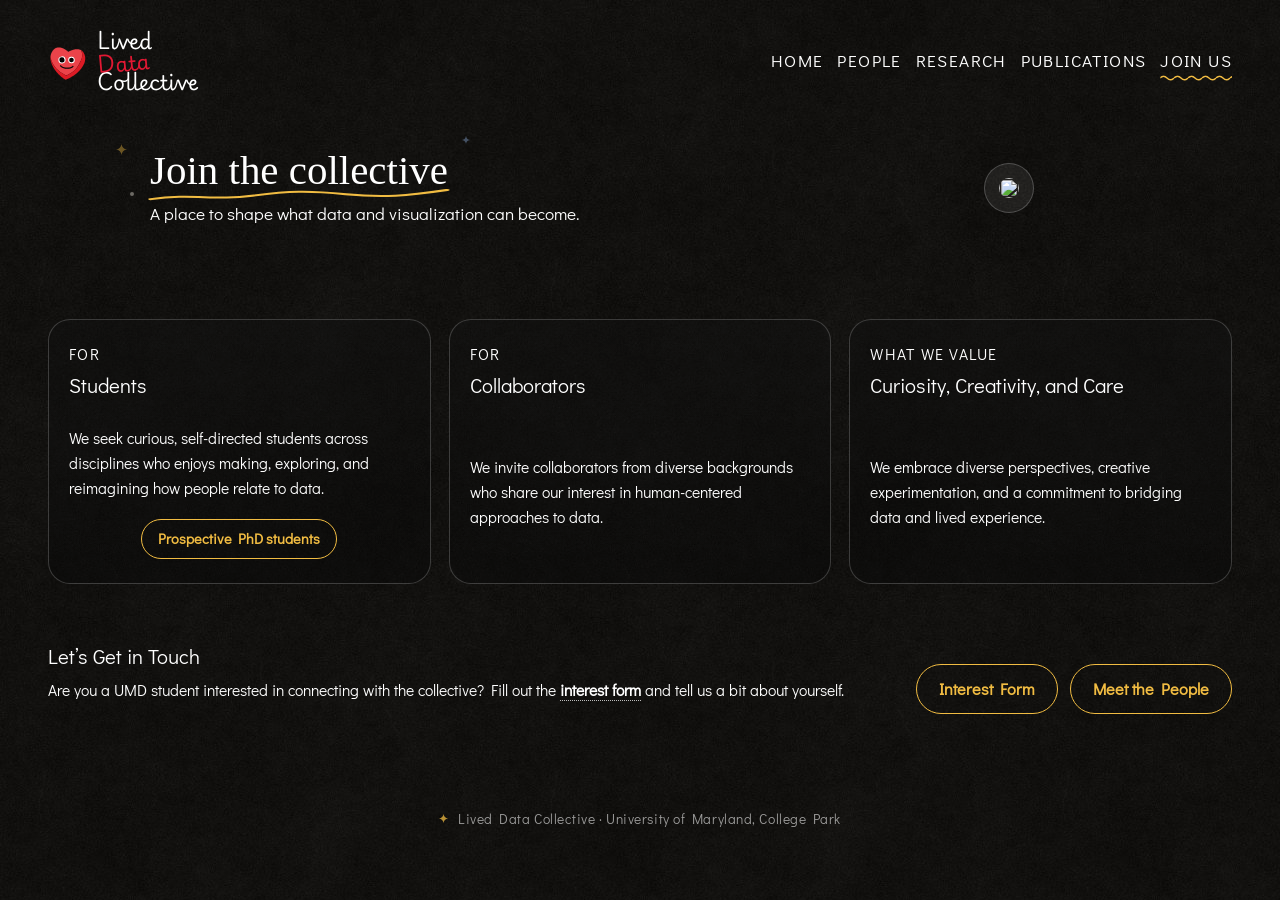
==== join-us.html @ 2fba954d "Update framing" ====
<!DOCTYPE html>
<html lang="en">
  <head>
    <meta charset="UTF-8" />
    <meta name="viewport" content="width=device-width, initial-scale=1.0" />
    <title>Join Us | Lived Data Collective</title>
    <meta
      name="description"
      content="Join the Lived Data Collective and explore new ways of working with data."
    />
    <link rel="icon" type="image/png" href="ldc.png" />
    <link rel="preconnect" href="https://fonts.googleapis.com" />
    <link rel="preconnect" href="https://fonts.gstatic.com" crossorigin />
    <link
      href="https://fonts.googleapis.com/css2?family=Cardo:wght@400;700&family=Didact+Gothic&family=IM+Fell+English:ital@0;1&family=Playwrite+GB+J:wght@100..400&family=Shippori+Mincho:wght@500;600&display=swap"
      rel="stylesheet"
    />
    <link rel="stylesheet" href="styles.css" />
    <link rel="stylesheet" href="alive.css" />
  </head>
  <body class="join-page">
    <div class="page-shell">
      <header class="site-header">
        <div class="brand-lockup">
          <a class="wordmark" href="index.html" aria-label="Lived Data Collective home">
            <span>Lived</span>
            <span>Data</span>
            <span>Collective</span>
          </a>
        </div>
        <nav class="site-nav" aria-label="Primary">
          <a href="index.html">Home</a>
          <a href="people.html">People</a>
          <a href="research.html">Research</a>
          <a href="publications.html">Publications</a>
          <a href="join-us.html" aria-current="page">Join Us</a>
        </nav>
      </header>

      <main class="join-main">
        <section class="join-hero">
          <div class="join-hero-copy">
            <h1 data-underline="Join the collective">Join the collective</h1>
            <p class="join-intro">
              A place to shape what data and visualization can become.
            </p>
          </div>
          <div class="join-hero-figure" aria-hidden="true">
            <img src="ldc-character.png" alt="" />
          </div>
        </section>

        <section class="join-grid" aria-label="Ways to join">
          <article class="join-card">
            <div class="join-card-label">
              <p class="join-card-kicker">For</p>
              <h2>Students</h2>
            </div>
            <p>
              <strong>We seek curious, self-directed students across disciplines 
              who enjoys making, exploring, and reimagining how people relate to data.</strong>
            </p>
            <button class="join-phd-trigger" type="button" aria-haspopup="dialog" aria-controls="prospective-phd-dialog" hidden>
              Prospective PhD students
            </button>
          </article>

          <article class="join-card">
            <div class="join-card-label">
              <p class="join-card-kicker">For</p>
              <h2>Collaborators</h2>
            </div>
            <p>
              We invite collaborators from diverse backgrounds who 
              share our interest in human-centered approaches to data.
            </p>
          </article>

          <article class="join-card">
            <div class="join-card-label">
              <p class="join-card-kicker">What we value</p>
              <h2>Curiosity, Creativity, and Care</h2>
            </div>
            <p>
            We embrace diverse perspectives, creative experimentation, and a commitment to bridging data and lived experience.
            </p>
          </article>
        </section>

        <section class="join-contact">
          <div class="join-contact-copy">
            <h2>Let’s Get in Touch</h2>
            <p>
              Are you a UMD student interested in connecting with the
              collective? Fill out the
              <a
                href="https://forms.gle/tWovUj6MRvvCNfUXA"
                target="_blank"
                rel="noreferrer"
                >interest form</a
              >
              and tell us a bit about yourself.
            </p>
          </div>
          <div class="join-contact-cta">
            <a
              class="button join-apply-button"
              href="https://forms.gle/tWovUj6MRvvCNfUXA"
              target="_blank"
              rel="noreferrer"
            >
              Interest Form
            </a>
            <a class="button join-apply-button" href="people.html"
              >Meet the People</a
            >
          </div>
        </section>
      </main>
    </div>

    <dialog class="join-phd-dialog" id="prospective-phd-dialog" aria-labelledby="phd-dialog-title">
      <div class="join-phd-content">
        <button class="join-phd-close" type="button" aria-label="Close prospective PhD information" autofocus>×</button>
        <p class="join-phd-eyebrow">Join the collective</p>
        <h2 id="phd-dialog-title">Prospective PhD Students</h2>
        <p class="join-phd-lead">We’re looking for <strong>1–2 PhD students for Fall 2027</strong> 
        to rethink how people relate to data. Possible directions include:</p>
        <ul class="join-phd-directions">
          <li><strong>Narrative Data:</strong> Connecting data to human experiences and social issues through storytelling.</li>
          <li><strong>Affective Data:</strong> Representing subjective and felt experiences beyond labels and metrics.</li>
          <li><strong>Embodied Data:</strong> Exploring how people experience and express data through XR and the body.</li>
        </ul>
        <p class="join-phd-welcome">We welcome your ideas and perspectives, including directions we haven't imagined.</p>
        <p class="join-phd-apply"><span><strong class="wave-underline">Interested? Reach out, or apply by December 1.</strong></span> <a class="join-phd-program" href="https://info.umd.edu/academics/doctoral-programs/phd-information-studies" target="_blank" rel="noopener noreferrer" aria-label="Apply now: UMD PhD in Information Studies (opens in a new tab)">Apply now</a></p>
      </div>
    </dialog>

    <script src="scripts/shared.js"></script>
    <script src="scripts/join-us.js"></script>
    <script src="scripts/alive.js"></script>
  </body>
</html>
---- styles.css ----
/* --------------------------------------------------------------------------
   Shared foundations: tokens, typography, header, navigation, and motion.
   Page-specific sections follow in the order they appear in the site.
   -------------------------------------------------------------------------- */

:root {
  --bg: #131110;
  --paper: #131110;
  --ink: #ffffff;
  --muted: rgba(255, 255, 255, 0.76);
  --line: rgba(255, 255, 255, 0.1);
  --accent: #e21833;
  --shadow: 0 10px 24px rgba(0, 0, 0, 0.2);
  --radius: 22px;
}

*,
*::before,
*::after {
  box-sizing: border-box;
}

img {
  -webkit-user-drag: none;
  user-select: none;
}

html {
  scroll-behavior: smooth;
}

body {
  margin: 0;
  min-height: 100vh;
  color: var(--ink);
  font-family: "Didact Gothic", "Avenir Next", "Segoe UI", sans-serif;
  background: var(--bg);
  overflow-x: hidden;
}

a {
  color: inherit;
  text-decoration: none;
}

.page-shell {
  position: relative;
  width: 100%;
  min-height: 100vh;
  margin: 0;
  background-color: var(--bg);
  background-image:
    radial-gradient(circle at 15% 12%, rgba(255, 255, 255, 0.012), transparent 38%),
    url("assets/print-grain.svg");
  background-repeat: no-repeat, repeat;
  background-size: 100% 100%, 280px 280px;
  overflow-x: hidden;
}

.page-shell::before {
  content: none;
}

.site-header,
.site-footer,
.section,
.hero {
  position: relative;
  z-index: 1;
}

.site-header {
  position: fixed;
  top: 0;
  left: 0;
  right: 0;
  z-index: 20;
  display: flex;
  flex-direction: row;
  justify-content: space-between;
  align-items: center;
  gap: 24px;
  padding: 30px clamp(20px, 4vw, 48px) 0;
  padding-bottom: 16px;
  overflow: hidden;
  background: linear-gradient(
    180deg,
    rgba(0, 0, 0, 0.18) 0%,
    rgba(0, 0, 0, 0.07) 38%,
    rgba(0, 0, 0, 0.015) 72%,
    rgba(0, 0, 0, 0) 100%
  );
  transition:
    background 220ms ease,
    backdrop-filter 220ms ease,
    box-shadow 220ms ease,
    border-color 220ms ease;
  border-bottom: none;
  backdrop-filter: blur(0px);
}

.site-header::before {
  content: "";
  position: absolute;
  inset: -40% -10% auto;
  height: 180%;
  pointer-events: none;
  background:
    radial-gradient(circle at 18% 42%, rgba(255, 255, 255, 0.08), transparent 18%),
    radial-gradient(circle at 52% 28%, rgba(255, 255, 255, 0.05), transparent 16%),
    radial-gradient(circle at 82% 38%, rgba(255, 255, 255, 0.07), transparent 18%);
  opacity: 0.55;
  transform: translateX(0);
  animation: headerRipple 14s linear infinite;
  z-index: 0;
}

.site-header::after {
  content: "";
  position: absolute;
  left: 0;
  right: 0;
  bottom: -10px;
  height: 76px;
  pointer-events: none;
  background: linear-gradient(
    180deg,
    rgba(0, 0, 0, 0.06) 0%,
    rgba(0, 0, 0, 0.025) 34%,
    rgba(0, 0, 0, 0) 100%
  );
  filter: blur(18px);
  z-index: 0;
}

body.is-scrolled .site-header::before {
  opacity: 0.34;
}

body.is-scrolled .site-header {
  background: linear-gradient(
    180deg,
    rgba(0, 0, 0, 0.3) 0%,
    rgba(0, 0, 0, 0.13) 54%,
    rgba(0, 0, 0, 0.015) 84%,
    rgba(0, 0, 0, 0) 100%
  );
  backdrop-filter: blur(6px);
  box-shadow: 0 10px 28px rgba(0, 0, 0, 0.08);
}

.brand-lockup {
  display: flex;
  align-items: center;
  gap: 20px;
  position: relative;
  z-index: 1;
}

.umd-logo {
  width: 172px;
  height: auto;
  display: block;
}

.umd-crest {
  width: 88px;
}

main {
  padding-top: 210px;
}

.wordmark {
  display: inline-grid;
  gap: 0;
  font-family: "Playwrite GB J", "Cormorant Garamond", Georgia, serif;
  font-size: clamp(1.05rem, 1.6vw, 1.45rem);
  line-height: 1;
  letter-spacing: 0;
  text-align: left;
  transform-origin: left center;
  transition: transform 320ms cubic-bezier(0.22, 1, 0.36, 1), opacity 220ms ease;
}

.wordmark span:nth-child(2) {
  display: inline-block;
  color: var(--accent);
  transform: rotate(-5deg);
  transform-origin: center;
  animation: wordmarkDataLive 6.2s ease-in-out infinite;
}

.wordmark span {
  transition:
    transform 420ms cubic-bezier(0.22, 1, 0.36, 1),
    color 260ms ease,
    text-shadow 320ms ease;
}

.wordmark:hover,
.wordmark:focus-visible {
  transform: translateY(-2px) scale(1.04) rotate(-2deg);
}

.wordmark:hover span:nth-child(1),
.wordmark:focus-visible span:nth-child(1) {
  transform: translateX(-10px) rotate(-4deg);
}

.wordmark:hover span:nth-child(2),
.wordmark:focus-visible span:nth-child(2) {
  transform: rotate(-5deg) scale(1.04);
  text-shadow: none;
}

.wordmark:hover span:nth-child(3),
.wordmark:focus-visible span:nth-child(3) {
  transform: translateX(-6px) rotate(3deg);
}

.site-nav {
  display: flex;
  flex-wrap: wrap;
  justify-content: flex-end;
  gap: 14px;
  font-family: "Didact Gothic", "Avenir Next", "Segoe UI", sans-serif;
  font-size: 1.08rem;
  text-transform: uppercase;
  letter-spacing: 0.08em;
  color: #ffffff;
  position: relative;
  z-index: 1;
}

.site-nav a,
.contact-panel a {
  position: relative;
}

.site-nav a::after,
.contact-panel a::after {
  content: "";
  position: absolute;
  left: 0;
  bottom: -2px;
  width: 100%;
  height: 1px;
  background: currentColor;
  transform: scaleX(0);
  transform-origin: left center;
  transition: transform 240ms cubic-bezier(0.22, 1, 0.36, 1);
}

.site-nav a:hover,
.site-nav a:focus-visible {
  color: var(--accent);
}

.site-nav a[aria-current="page"] {
  color: var(--accent);
}

.site-nav a[aria-current="page"]::after {
  transform: scaleX(1);
}

.site-nav a:hover::after,
.site-nav a:focus-visible::after,
.contact-panel a:hover::after,
.contact-panel a:focus-visible::after {
  transform: scaleX(1);
}

.hero {
  display: grid;
  grid-template-columns: minmax(280px, 0.9fr) minmax(0, 1.3fr);
  gap: clamp(32px, 5vw, 72px);
  padding: 72px clamp(20px, 4vw, 48px) 56px;
  min-height: 72vh;
  align-items: center;
  justify-items: stretch;
  text-align: left;
  max-width: 1380px;
  margin: 0 auto;
}

.hero-copy {
  max-width: 780px;
  position: relative;
}

.hero-mark {
  position: relative;
  display: flex;
  justify-content: center;
  align-items: center;
}

.hero-logo {
  width: min(31vw, 430px);
  height: auto;
  display: block;
  position: relative;
  z-index: 1;
}

.hero-copy-reference {
  max-width: 820px;
  padding-top: 0;
  display: grid;
  align-content: center;
  justify-items: start;
}

.hero-reveal {
  opacity: 0;
  transform: translateY(16px);
  animation: heroReveal 700ms ease forwards;
}

.hero-reveal-1 {
  animation-delay: 80ms;
}

.hero-reveal-2 {
  animation-delay: 220ms;
}

.hero-reveal-3 {
  animation-delay: 360ms;
}

.hero-reveal-4 {
  animation-delay: 500ms;
}

.eyebrow,
.section-index,
.project-type,
.card-label,
.method-number {
  margin: 0;
  text-transform: uppercase;
  letter-spacing: 0.16em;
  font-size: 0.75rem;
  font-weight: 500;
  color: var(--accent);
}

.hero h1 {
  margin: 0 0 34px;
  max-width: none;
  font-family: "IM Fell English", Georgia, serif;
  font-size: clamp(2.35rem, 3.7vw, 3.45rem);
  line-height: 1.02;
  letter-spacing: -0.035em;
  font-weight: 500;
}

.hero-copy h1 {
  position: relative;
}

.hero h1::after {
  content: none;
}

.hero-intro-line {
  margin: 0 0 2px;
  max-width: 55ch;
  font-family: "Didact Gothic", "Avenir Next", "Segoe UI", sans-serif;
  font-size: clamp(1.06rem, 1.34vw, 1.22rem);
  line-height: 1.5;
  color: #ffffff;
  text-align: left;
}

.hero-text,
.about-copy p,
.annotation p,
.method-card p,
.project-card p,
.contact-panel p,
.person-card p {
  margin: 0;
  color: var(--muted);
  line-height: 1.65;
  font-size: 1rem;
}

.hero-text {
  max-width: 56ch;
  font-size: 1.08rem;
  margin-inline: 0;
}

.hero-text-wide {
  max-width: 55ch;
  font-family: "Didact Gothic", "Avenir Next", "Segoe UI", sans-serif;
  font-size: clamp(1.06rem, 1.34vw, 1.22rem);
  line-height: 1.5;
  color: #ffffff;
  text-align: justify;
  text-justify: inter-word;
}

.hero-text-wide + .hero-text-wide {
  margin-top: 24px;
}

@media (min-width: 1800px) {
  .hero {
    max-width: 1480px;
    gap: 84px;
    padding-top: 88px;
  }

  .hero h1 {
    font-size: 3.95rem;
  }

  .hero-intro-line,
  .hero-text-wide {
    max-width: 58ch;
    font-size: 1.34rem;
    line-height: 1.55;
  }

  .hero-logo {
    width: min(29vw, 470px);
  }

}

.text-highlight {
  position: relative;
  display: inline;
  color: #f1bc42;
  font-weight: 700;
  -webkit-text-stroke: 0.15px currentColor;
  text-decoration: none;
}

/* Reveal a fixed-size wave from left to right, including wrapped lines. */
.wave-underline {
  --wave-surface: var(--bg);
  padding-bottom: 7px;
  -webkit-box-decoration-break: clone;
  box-decoration-break: clone;
  background-image:
    linear-gradient(var(--wave-surface), var(--wave-surface)),
    url("data:image/svg+xml,%3Csvg xmlns='http://www.w3.org/2000/svg' width='20' height='7' viewBox='0 0 20 7'%3E%3Cpath d='M0 3.5 Q5 -1 10 3.5 T20 3.5' fill='none' stroke='%23f1bc42' stroke-opacity='.45' stroke-width='1.5'/%3E%3C/svg%3E");
  background-repeat: no-repeat, repeat-x;
  background-position: right bottom, left bottom;
  background-size: 100% 7px, 20px 7px;
  animation: wave-underline-draw 6s ease-in-out infinite;
}
@keyframes wave-underline-draw {
  0%, 8%, 100% { background-size: 100% 7px, 20px 7px; }
  28%, 85% { background-size: 0% 7px, 20px 7px; }
}
.join-phd-dialog .wave-underline { --wave-surface: #111110; }
/* Start the drawing fresh each time the popup opens. */
.join-phd-dialog:not([open]) .wave-underline { animation: none; }
@media (prefers-reduced-motion: reduce) {
  .wave-underline {
    animation: none;
    background-size: 0% 7px, 20px 7px;
  }
}

.text-linklike {
  color: #00000;
  font-weight: 700;
}

.hero-actions {
  display: flex;
  flex-wrap: wrap;
  justify-content: flex-start;
  gap: 14px;
  margin-top: 28px;
}

.hero-actions-reference {
  width: 100%;
  justify-content: flex-end;
  margin-top: 36px;
  align-items: center;
  gap: 10px;
}

.hero-actions-reference .button-outline {
  position: relative;
  left: -60px;
  top: 20px;
}

.hero-scroll-cue {
  display: inline-flex;
  align-items: center;
  justify-content: center;
  width: 96px;
  flex: 0 0 96px;
  margin-top: 15px;
  margin-right: 8px;
  margin-left: -10px;
  text-decoration: none;
  align-self: center;
  transition: transform 180ms ease, opacity 180ms ease;
}

.hero-scroll-cue img {
  width: 88px;
  height: auto;
  display: block;
  opacity: 0.84;
  animation: hero-scroll-bob 1.8s ease-in-out infinite;
}

.hero-scroll-cue:hover,
.hero-scroll-cue:focus-visible {
  transform: translateY(1px) scale(1.01);
}

.hero-scroll-cue:hover img,
.hero-scroll-cue:focus-visible img {
  opacity: 0.55;
}

.news-section {
  max-width: 1380px;
  margin: 0 auto;
  padding: 44px clamp(20px, 4vw, 48px) 64px;
}

.news-shell {
  position: relative;
  padding-top: 20px;
}

.news-shell::before {
  content: "";
  position: absolute;
  top: 0;
  left: 0;
  width: 100%;
  height: 1px;
  background: rgba(255, 255, 255, 0.22);
}

.news-heading {
  display: grid;
  gap: 4px;
  margin-bottom: 20px;
}

.news-kicker {
  margin: 0;
  color: var(--accent);
  font-family: "Didact Gothic", "Avenir Next", "Segoe UI", sans-serif;
  font-size: 0.95rem;
  letter-spacing: 0.08em;
  text-transform: uppercase;
}

.news-heading h2 {
  margin: 0;
  font-family: "IM Fell English", Georgia, serif;
  font-size: clamp(1.9rem, 3.2vw, 2.8rem);
  font-weight: 500;
  line-height: 1;
}

.news-list {
  display: grid;
  grid-template-columns: 1fr;
  gap: 10px;
}

.news-item {
  display: grid;
  grid-template-columns: 140px 104px minmax(0, 1fr);
  gap: 16px;
  align-items: start;
  padding: 8px 0 10px;
}

.news-meta {
  display: grid;
  gap: 4px;
}

.news-date {
  margin: 0;
  color: var(--accent);
  font-size: 0.86rem;
}

.news-type {
  margin: 0;
  color: #ffffff;
  font-size: 0.86rem;
  text-transform: uppercase;
  letter-spacing: 0.06em;
}

.news-media {
  width: 104px;
  height: 74px;
  min-height: 74px;
  display: flex;
  align-items: center;
  justify-content: center;
  padding: 0;
  position: relative;
  overflow: hidden;
  border: 1px solid #393939;
  background: rgba(255, 255, 255, 0.03);
  transition: transform 220ms cubic-bezier(0.22, 1, 0.36, 1);
}

.news-media img {
  display: block;
  width: calc(100% - 12px);
  height: calc(100% - 12px);
  object-fit: cover;
  object-position: center;
  filter: saturate(0.78) contrast(1.08) brightness(0.9);
  transition:
    filter 280ms ease,
    transform 280ms cubic-bezier(0.22, 1, 0.36, 1),
    box-shadow 280ms ease;
}

.news-media.news-media-logo {
  width: 84px;
  max-width: 100%;
  height: 84px;
  min-height: 84px;
  justify-self: center;
  border: 0;
  background: transparent;
}

.news-media-logo img {
  width: 100%;
  height: 100%;
  object-fit: contain;
  filter: none;
}

.news-media-logo::after {
  display: none;
}

.news-media.news-media-bulb {
  background: #fff;
}

.news-media-bulb::after {
  display: none;
}

.news-media-bulb img {
  object-fit: contain;
  filter: none;
}

/* A restrained ink wash makes source photos feel part of the site's palette. */
.news-media::after {
  content: "";
  position: absolute;
  inset: 6px;
  pointer-events: none;
  background: linear-gradient(135deg, rgba(226, 24, 51, 0.17), rgba(0, 0, 0, 0.08));
  mix-blend-mode: soft-light;
}

.news-media:hover {
  transform: translateY(-3px);
}

.news-media:hover img {
  transform: scale(1.035);
  filter: saturate(0.9) contrast(1.08) brightness(0.94);
  box-shadow: none;
}

.news-copy h3 {
  margin: 0 0 6px;
  font-family: "Didact Gothic", "Avenir Next", "Segoe UI", sans-serif;
  font-size: 1.05rem;
  font-weight: 400;
  line-height: 1.35;
}

.news-copy h3 a {
  color: #ffffff;
  text-decoration: underline;
  text-decoration-style: dotted;
  text-decoration-color: rgba(255, 255, 255, 0.72);
  text-decoration-thickness: 1px;
  text-underline-offset: 0.24em;
  transition:
    color 220ms ease,
    text-decoration-color 220ms ease,
    text-underline-offset 220ms ease;
}

.news-copy h3 a:hover,
.news-copy h3 a:focus-visible {
  color: var(--accent);
  text-decoration-color: currentColor;
  text-underline-offset: 0.3em;
}

.news-badge {
  display: inline-block;
  margin-left: 10px;
  padding: 2px 8px;
  border: 1px solid rgba(226, 24, 51, 0.5);
  border-radius: 999px;
  color: var(--accent);
  font-size: 0.78rem;
  letter-spacing: 0.08em;
  text-transform: uppercase;
  vertical-align: middle;
}

.news-copy {
  padding-left: 10px;
}

.news-copy p {
  margin: 0;
  color: #ffffff;
  font-size: clamp(0.94rem, 1.1vw, 1rem);
  line-height: 1.5;
}

.news-name {
  font-weight: 600;
}

.news-paper-link {
  color: #ffffff;
  text-decoration: underline;
  text-decoration-style: dotted;
  text-decoration-color: rgba(255, 255, 255, 0.72);
  text-decoration-thickness: 1px;
  text-underline-offset: 0.2em;
  transition: color 180ms ease, text-decoration-color 180ms ease;
}

.news-paper-link:hover,
.news-paper-link:focus-visible {
  color: var(--accent);
  text-decoration-color: currentColor;
  outline: none;
}

.news-archive {
  margin-top: 30px;
  padding-top: 18px;
  border-top: 1px solid rgba(255, 255, 255, 0.22);
}

.news-archive-link-wrap {
  display: flex;
  justify-content: flex-end;
  margin-top: 30px;
}

.news-archive-link {
  display: inline-flex;
  align-items: center;
  gap: 7px;
  color: var(--accent-soft);
  font-size: 0.94rem;
  text-decoration: none;
}

.news-archive-link::after {
  content: "→";
  color: var(--accent);
  animation: archive-arrow-pulse 0.9s ease-in-out infinite;
  transition: transform 180ms ease;
}

.news-archive-link:hover,
.news-archive-link:focus-visible {
  color: var(--accent);
  outline: none;
}

.news-archive-link:hover::after,
.news-archive-link:focus-visible::after {
  transform: translateX(3px);
  animation-play-state: paused;
}

@keyframes archive-arrow-pulse {
  0%,
  100% {
  opacity: 1;
    transform: translateX(0);
  }

  50% {
    opacity: 1;
    transform: translateX(4px);
  }
}

.news-archive-main {
  min-height: 100vh;
  padding-top: 140px;
}

.news-archive-page .news-archive-period + .news-archive-period {
  margin-top: 30px;
}

.news-archive-heading {
  display: inline-block;
  margin: 0;
  padding-left: 12px;
  border-left: 3px solid var(--accent-soft);
  cursor: pointer;
  font-family: "Didact Gothic", "Avenir Next", "Segoe UI", sans-serif;
  font-size: 0.9rem;
  font-weight: 400;
  letter-spacing: 0.09em;
  line-height: 1.5;
  text-transform: uppercase;
  list-style: none;
  transition: border-color 180ms ease, color 180ms ease;
}

.news-archive-heading::-webkit-details-marker {
  display: none;
}

.news-archive-heading::after {
  content: "+";
  display: inline-block;
  margin-left: 8px;
  color: var(--accent);
  font-size: 1.15em;
  line-height: 1;
  transition: transform 180ms ease;
}

.news-archive[open] .news-archive-heading::after {
  transform: rotate(45deg);
}

.news-archive-heading:hover,
.news-archive-heading:focus-visible {
  border-left-color: var(--accent);
  color: #ffffff;
  outline: none;
}

.news-archive-content {
  display: grid;
  gap: 20px;
  padding-top: 18px;
}

.news-archive-period {
  display: grid;
  gap: 4px;
}

.news-archive-date {
  margin: 0;
  color: var(--accent);
  font-size: 0.86rem;
}

.news-archive .news-item {
  padding-top: 2px;
}

.news-toggle {
  display: inline-flex;
  align-items: center;
  gap: 8px;
  margin-top: 12px;
  padding: 0;
  border: 2px solid rgba(255, 255, 255, 0.88);
  color: var(--ink);
  background: transparent;
  font: inherit;
  font-size: 0.95rem;
  cursor: pointer;
}

.news-toggle::after {
  content: "+";
  color: var(--accent);
  font-size: 1.2em;
  line-height: 1;
  transition: transform 180ms ease;
}

.news-toggle[aria-expanded="true"]::after {
  transform: rotate(45deg);
}

.news-toggle:hover,
.news-toggle:focus-visible {
  color: var(--accent);
}

.button {
  display: inline-flex;
  align-items: center;
  justify-content: center;
  min-height: 48px;
  padding: 0 18px;
  border-radius: 999px;
  border: 1px solid var(--line);
  font-weight: 500;
  transition:
    transform 220ms cubic-bezier(0.22, 1, 0.36, 1),
    background 220ms ease,
    border-color 220ms ease,
    color 220ms ease,
    box-shadow 220ms ease;
}

.button:hover,
.button:focus-visible {
  transform: translateY(-2px);
  box-shadow: 0 10px 22px rgba(0, 0, 0, 0.16);
}

.button-primary {
  background: var(--accent);
  color: var(--paper);
  border-color: var(--accent);
}

.button-secondary {
  background: transparent;
  color: var(--ink);
}

.button-outline {
  border-color: rgba(255, 255, 255, 0.82);
  padding: 0 28px;
  border-radius: 0;
  font-family: "Didact Gothic", "Avenir Next", "Segoe UI", sans-serif;
  font-size: 1.15rem;
}

.button-secondary:hover,
.button-secondary:focus-visible {
  border-color: var(--accent);
  color: var(--accent);
}

@keyframes wordmarkDataLive {
  0%,
  100% {
    transform: translateX(0) scale(1);
    text-shadow: 0 0 0 rgba(226, 24, 51, 0);
    opacity: 1;
  }
  35% {
    transform: translateY(-0.5px) scale(1.01);
    text-shadow: 0 0 6px rgba(226, 24, 51, 0.12);
  }
  50% {
    transform: translateY(0) scale(1.025);
    text-shadow: 0 0 12px rgba(226, 24, 51, 0.2);
    opacity: 1;
  }
  70% {
    transform: translateY(0.5px) scale(1.008);
    text-shadow: 0 0 5px rgba(226, 24, 51, 0.1);
  }
}

@keyframes headerRipple {
  from {
    transform: translateX(0);
  }
  to {
    transform: translateX(-8%);
  }
}

@keyframes heroReveal {
  from {
    opacity: 0;
    transform: translateY(16px);
  }
  to {
    opacity: 1;
    transform: translateY(0);
  }
}

@keyframes hero-scroll-bob {
  0%,
  100% {
    transform: scaleX(-1) translateY(0);
  }
  50% {
    transform: scaleX(-1) translateY(5px);
  }
}

.section {
  padding: 56px clamp(20px, 4vw, 48px) 8px;
  max-width: 1120px;
  margin: 0 auto;
  text-align: center;
}

.section-heading {
  display: flex;
  justify-content: center;
  align-items: baseline;
  gap: 18px;
  margin-bottom: 28px;
}

.section-heading h2 {
  margin: 0;
  font-family: "Cormorant Garamond", Georgia, serif;
  font-size: clamp(2.2rem, 4vw, 3.5rem);
  font-weight: 500;
  letter-spacing: -0.04em;
}

.about-grid {
  display: grid;
  grid-template-columns: 1fr;
  gap: 24px;
  align-items: start;
}

.about-copy,
.method-card,
.project-card,
.person-card,
.contact-panel {
  border: 1px solid var(--line);
  border-radius: var(--radius);
  background: transparent;
  box-shadow: none;
}

.about-copy {
  padding: 28px;
  display: grid;
  gap: 18px;
  max-width: 760px;
  margin: 0 auto;
}

.annotation {
  padding: 22px;
  background:
    linear-gradient(180deg, rgba(110, 119, 83, 0.08), transparent),
    rgba(255, 252, 245, 0.82);
}

.annotation-title {
  margin: 0 0 12px;
  font-weight: 500;
}

.cards-three,
.people-list {
  display: grid;
  grid-template-columns: repeat(3, minmax(0, 1fr));
  gap: 20px;
}

.method-card,
.person-card {
  padding: 24px;
  min-height: 240px;
}

.method-card h3,
.project-card h3,
.person-card h3 {
  margin: 16px 0 12px;
  font-size: 1.4rem;
  line-height: 1.08;
}

.method-card:nth-child(2) {
  border-top: 1px solid var(--line);
}

.project-card:nth-child(1) {
  border-top: 1px solid var(--line);
}

.project-card:nth-child(2) {
  border-top: 1px solid var(--line);
}

.project-card:nth-child(3) {
  border-top: 1px solid var(--line);
}

.projects-layout .project-list {
  display: grid;
  grid-template-columns: repeat(3, minmax(0, 1fr));
  gap: 20px;
}

.project-card {
  padding: 26px;
  min-height: 280px;
}

.people-contact {
  display: grid;
  grid-template-columns: 1.1fr 0.9fr;
  gap: 28px;
  padding-bottom: 72px;
}

.contact-panel {
  padding: 28px;
  display: grid;
  justify-items: center;
  gap: 16px;
  min-height: 100%;
}

.contact-panel a {
  width: fit-content;
  font-weight: 500;
}

.contact-panel a:hover,
.contact-panel a:focus-visible {
  color: var(--accent);
}

.site-footer {
  display: flex;
  justify-content: center;
  gap: 16px;
  padding: 0 clamp(20px, 4vw, 48px) 26px;
  color: var(--muted);
  font-size: 0.95rem;
  text-align: center;
}

.reveal {
  opacity: 1;
  transform: none;
}

.scroll-reveal {
  opacity: 0;
  transform: translateY(30px);
  transition:
    opacity 700ms ease,
    transform 700ms cubic-bezier(0.22, 1, 0.36, 1);
  will-change: opacity, transform;
}

.scroll-reveal.is-visible {
  opacity: 1;
  transform: translateY(0);
}

.scroll-reveal-delay-1 {
  transition-delay: 180ms;
}

.news-shell.scroll-reveal {
  transform: translateY(22px);
  transition-delay: 120ms;
}

.join-main {
  max-width: 1380px;
  margin: 0 auto;
  padding: 150px clamp(20px, 4vw, 48px) 88px;
}

.join-hero {
  display: grid;
  grid-template-columns: minmax(0, 680px) 180px;
  gap: 24px;
  align-items: center;
  max-width: 980px;
  margin: 0 auto 80px;
}

.join-hero-copy {
  max-width: 680px;
  margin: 0;
  justify-self: start;
  text-align: left;
}

.join-hero h1 {
  margin: 0 0 10px;
  font-family: "IM Fell English", Georgia, serif;
  font-size: clamp(1.9rem, 3.2vw, 2.8rem);
  font-weight: 500;
  line-height: 1;
}

.join-intro {
  margin: 0;
  max-width: 56ch;
  color: #ffffff;
  font-size: clamp(1.04rem, 1.35vw, 1.16rem);
  line-height: 1.5;
}

.join-hero-figure {
  position: relative;
  display: flex;
  justify-self: end;
  justify-content: center;
  perspective: 900px;
}

.join-hero-figure::before {
  content: "";
  position: absolute;
}

.join-hero-figure img {
  width: min(100%, 156px);
  aspect-ratio: 1;
  height: auto;
  display: block;
  position: relative;
  z-index: 1;
  padding: 14px;
  border-radius: 50%;
  background: rgba(255, 255, 255, 0.07);
  border: 1px solid rgba(150, 150, 150, 0.4);
  object-fit: contain;
  filter: drop-shadow(0 16px 28px rgba(0, 0, 0, 0.22));
  transform-style: preserve-3d;
  transition:
    transform 520ms cubic-bezier(0.22, 1, 0.36, 1),
    border-color 220ms ease,
    background 220ms ease;
}

.join-hero-figure:hover img,
.join-hero-figure:focus-within img {
  transform: rotateY(180deg);
  border-color: rgba(150, 150, 150, 0.4);
  background: rgba(255, 255, 255, 0.07);
}

.join-grid {
  display: grid;
  grid-template-columns: repeat(3, minmax(0, 1fr));
  gap: 18px;
  padding-top: 12px;
  margin-bottom: 42px;
}

.join-card {
  display: grid;
  grid-template-columns: 1fr;
  gap: 18px;
  align-items: start;
  padding: 22px 20px 24px;
  border: 1px solid rgba(150, 150, 150, 0.34);
  border-radius: 22px;
  background:
    linear-gradient(180deg, rgba(255, 255, 255, 0.03), rgba(255, 255, 255, 0.015)),
    rgba(0, 0, 0, 0.42);
  min-height: 100%;
  transition:
    border-color 220ms ease,
    background 220ms ease,
    box-shadow 220ms ease,
    transform 280ms cubic-bezier(0.22, 1, 0.36, 1);
}

.join-card-label {
  display: grid;
  gap: 6px;
}

.join-card-kicker {
  margin: 0;
  color: var(--accent);
  font-size: 0.84rem;
  letter-spacing: 0.08em;
  text-transform: uppercase;
}

.join-card:nth-child(1) {
  box-shadow: inset 0 0 0 1px rgba(226, 24, 51, 0.1);
}

.join-card:nth-child(2) {
  background:
    linear-gradient(180deg, rgba(255, 255, 255, 0.03), rgba(255, 255, 255, 0.015)),
    rgba(0, 0, 0, 0.42);
}

.join-card:nth-child(3) {
  background:
    linear-gradient(180deg, rgba(255, 255, 255, 0.03), rgba(255, 255, 255, 0.015)),
    rgba(0, 0, 0, 0.42);
}

/* Card hover follows the pointer, not focus restored after closing a dialog.
   Keyboard users retain the button's own focus-visible outline. */
@media (hover: hover) and (pointer: fine) {
  body:not(.phd-dialog-open) .join-card:hover {
    border-color: #f1bc42;
    box-shadow: 0 16px 28px rgba(0, 0, 0, 0.2);
    transform: translateY(-4px) rotate(-0.18deg);
  }

  body:not(.phd-dialog-open) .join-card:hover .join-card-kicker,
  body:not(.phd-dialog-open) .join-card:hover h2,
  body:not(.phd-dialog-open) .join-card:hover p {
    color: #f1bc42;
  }
}

.join-card h2,
.join-contact h2 {
  margin: 0 0 10px;
  color: #ffffff;
  font-family: "Didact Gothic", "Avenir Next", "Segoe UI", sans-serif;
  font-size: 1.28rem;
  font-weight: 400;
  line-height: 1.2;
}

.join-card p,
.join-contact p {
  margin: 0;
  color: #ffffff;
  font-size: clamp(0.98rem, 1.15vw, 1.05rem);
  line-height: 1.6;
}

.join-contact p a {
  color: #ffffff;
  font-weight: 700;
  text-decoration: underline;
  text-decoration-style: dotted;
  text-decoration-color: rgba(255, 255, 255, 0.72);
  text-decoration-thickness: 1px;
  text-underline-offset: 0.24em;
  transition: color 180ms ease, text-decoration-color 180ms ease;
}

.join-contact p a:hover,
.join-contact p a:focus-visible {
  color: var(--accent);
  text-decoration-color: currentColor;
}

.research-main {
  max-width: 1380px;
  margin: 0 auto;
  padding: 150px clamp(20px, 4vw, 48px) 88px;
}

.publications-main {
  max-width: 1380px;
  min-height: 100vh;
  margin: 0 auto;
  padding: 150px clamp(20px, 4vw, 48px) 88px;
}

.publications-hero {
  max-width: 780px;
  margin: 0 auto 84px;
  text-align: center;
}

.publications-hero h1 {
  margin: 0 0 10px;
  font-family: "IM Fell English", Georgia, serif;
  font-size: clamp(1.9rem, 3.2vw, 2.8rem);
  font-weight: 500;
  line-height: 1;
}

.publications-intro {
  max-width: 58ch;
  margin: 0 auto;
  color: #ffffff;
  font-size: clamp(1.04rem, 1.35vw, 1.16rem);
  line-height: 1.5;
}

.publication-archive {
  width: min(100%, 1100px);
  margin: 0 auto;
}

.sr-only {
  position: absolute;
  width: 1px;
  height: 1px;
  padding: 0;
  margin: -1px;
  overflow: hidden;
  clip: rect(0, 0, 0, 0);
  white-space: nowrap;
  border: 0;
}

.publication-filter-bar {
  display: flex;
  flex-wrap: wrap;
  align-items: center;
  gap: 9px;
  margin: 0 0 72px;
}

.publication-collection .publication-filter-bar {
  margin-bottom: 22px;
}

.publication-search-row {
  display: grid;
  grid-template-columns: minmax(0, 1fr) auto;
  align-items: center;
  gap: 8px 20px;
  margin: 22px 0 14px;
}

.publication-search-panel {
  grid-column: 1 / -1;
}

.publication-search-toggle {
  justify-self: start;
  display: inline-flex;
  align-items: center;
  gap: 12px;
  min-height: 36px;
  padding: 6px 0;
  border: 0;
  color: rgba(255, 255, 255, 0.8);
  background: transparent;
  font: inherit;
  font-size: 0.9rem;
  cursor: pointer;
}

.publication-search-toggle::after {
  content: "+";
  color: var(--accent);
  font-size: 1.2rem;
}

.publication-search-toggle[aria-expanded="true"]::after {
  content: "−";
}

.publication-search-toggle:hover {
  color: #fff;
}

.publication-search-toggle:focus-visible {
  outline: 2px solid var(--accent);
  outline-offset: 4px;
}

#publication-search {
  width: 100%;
  min-width: 0;
  min-height: 44px;
  padding: 10px 14px;
  border: 1px solid rgba(255, 255, 255, 0.3);
  border-radius: 0;
  background: rgba(255, 255, 255, 0.035);
  color: #fff;
  font: inherit;
  font-size: 0.95rem;
  color-scheme: dark;
}

#publication-search::placeholder {
  color: rgba(255, 255, 255, 0.5);
}

#publication-search:focus-visible {
  outline: 2px solid var(--accent);
  outline-offset: 3px;
}

.publication-result-count {
  margin: 0;
  color: rgba(255, 255, 255, 0.6);
  font-size: 0.82rem;
  font-variant-numeric: tabular-nums;
}

.publication-filter-control {
  position: relative;
}

.publication-filter-trigger,
.publication-filter-reset {
  min-height: 34px;
  padding: 6px 10px;
  border: 1px solid rgba(255, 255, 255, 0.34);
  border-radius: 0;
  color: rgba(255, 255, 255, 0.86);
  background: transparent;
  font: inherit;
  font-size: 0.88rem;
  transition: border-color 160ms ease, box-shadow 160ms ease, color 160ms ease;
}

.publication-filter-trigger {
  cursor: pointer;
}

.publication-filter-trigger::after {
  content: "+";
  display: inline-block;
  margin-left: 8px;
  color: rgba(255, 255, 255, 0.52);
  transition: color 160ms ease, transform 160ms ease;
}

.publication-filter-control.is-open .publication-filter-trigger::after {
  color: #ffffff;
  transform: rotate(45deg);
}

.publication-filter-trigger.is-filtered {
  border-color: #ffffff;
  color: #ffffff;
  font-weight: 800;
  -webkit-text-stroke: 0.2px currentColor;
}

.publication-filter-trigger:hover,
.publication-filter-trigger:focus-visible,
.publication-filter-control.is-open .publication-filter-trigger {
  font-weight: 700;
  -webkit-text-stroke: 0.15px currentColor;
}

.publication-filter-reset {
  margin-left: 4px;
  border-color: transparent;
  color: rgba(255, 255, 255, 0.62);
  cursor: pointer;
}

.publication-filter-reset.has-active-filters {
  color: #ffffff;
  font-weight: 800;
  -webkit-text-stroke: 0.2px currentColor;
}

.publication-filter-trigger:hover,
.publication-filter-trigger:focus-visible,
.publication-filter-control.is-open .publication-filter-trigger,
.publication-filter-reset:hover,
.publication-filter-reset:focus-visible {
  border-color: #ffffff;
  color: #ffffff;
  outline: none;
}

.publication-filter-menu {
  position: absolute;
  z-index: 30;
  top: calc(100% + 7px);
  left: 0;
  display: grid;
  width: max-content;
  min-width: 100%;
  max-width: 180px;
  padding: 7px;
  border: 1px solid rgba(255, 255, 255, 0.22);
  border-top: 2px solid #ffffff;
  background: #151515;
  box-shadow: 0 16px 30px rgba(0, 0, 0, 0.45);
  opacity: 0;
  visibility: hidden;
  pointer-events: none;
  transform: translateY(-4px);
  transition: opacity 160ms ease, transform 160ms ease, visibility 0s linear 160ms;
}

.publication-filter-control.is-open .publication-filter-menu {
  opacity: 1;
  visibility: visible;
  pointer-events: auto;
  transform: translateY(0);
  transition-delay: 0s;
}

.publication-filter-option {
  padding: 8px 9px;
  border: 0;
  color: rgba(255, 255, 255, 0.74);
  background: transparent;
  font: inherit;
  font-size: 0.86rem;
  text-align: left;
  white-space: nowrap;
  cursor: pointer;
}

.publication-filter-option:hover,
.publication-filter-option:focus-visible {
  color: #ffffff;
  outline: none;
}

.publication-filter-option.is-selected {
  color: #ffffff;
  font-weight: 800;
  -webkit-text-stroke: 0.2px currentColor;
}

.publication-section-heading {
  display: inline-flex;
  align-items: center;
  min-height: 0;
  margin: 0;
  padding: 10px 14px 10px 16px;
  border: 0;
  border-left: 2px solid rgba(241, 188, 66, 0.72);
  background:
    linear-gradient(180deg, rgba(255, 255, 255, 0.025), rgba(255, 255, 255, 0.01));
  color: #fff;
  font-family: "Didact Gothic", "Avenir Next", "Segoe UI", sans-serif;
  font-size: 0.98rem;
  font-weight: 400;
  line-height: 1.15;
  letter-spacing: 0.12em;
  text-transform: uppercase;
  transition:
    border-color 180ms ease,
    background 180ms ease,
    color 180ms ease,
    transform 220ms cubic-bezier(0.22, 1, 0.36, 1);
}

.publication-section-heading::before {
  content: none;
}

.publication-section-heading:hover {
  transform: translateX(4px);
}

.publication-feature-heading-row,
.publication-collection > .publication-section-heading {
  margin-bottom: 14px;
}

.publication-feature {
  width: min(100%, 540px);
  container-type: inline-size;
  margin: 0 auto 100px;
}

.publication-feature .publication-section-heading {
  color: #fff;
}

.publication-feature-heading-row {
  display: flex;
  align-items: center;
  justify-content: space-between;
  gap: 16px;
}

.publication-feature-controls {
  display: inline-flex;
  align-items: center;
  gap: 7px;
}

.publication-carousel-dot {
  width: 7px;
  height: 7px;
  padding: 0;
  border-radius: 50%;
  border: 0;
  background: rgba(255, 255, 255, 0.34);
  cursor: pointer;
  transition: background 220ms ease, transform 220ms ease;
}

.publication-carousel-dot.is-active {
  background: #ffd200;
  transform: scale(1.25);
}

.publication-feature-position {
  margin: 0;
}

/* A fixed stage keeps All Work still while featured items change. */
#featured-publication {
  position: relative;
  min-height: 222px;
  overflow: hidden;
}

#featured-publication > .publication-card {
  position: absolute;
  inset: 0;
  width: 100%;
  min-height: 100%;
  will-change: transform, opacity;
}

#featured-publication > .publication-card.is-leaving {
  pointer-events: none;
}

#featured-publication > .publication-card.is-entering-from-right {
  animation: publication-swipe-in-from-right 260ms cubic-bezier(0.16, 1, 0.3, 1) both;
}

#featured-publication > .publication-card.is-entering-from-left {
  animation: publication-swipe-in-from-left 260ms cubic-bezier(0.16, 1, 0.3, 1) both;
}

#featured-publication > .publication-card.is-leaving-to-left {
  animation: publication-swipe-out-to-left 260ms cubic-bezier(0.16, 1, 0.3, 1) both;
}

#featured-publication > .publication-card.is-leaving-to-right {
  animation: publication-swipe-out-to-right 260ms cubic-bezier(0.16, 1, 0.3, 1) both;
}

@keyframes publication-swipe-in-from-right {
  from { transform: translateX(100%); }
  to { transform: translateX(0); }
}

@keyframes publication-swipe-in-from-left {
  from { transform: translateX(-100%); }
  to { transform: translateX(0); }
}

@keyframes publication-swipe-out-to-left {
  from { transform: translateX(0); }
  to { transform: translateX(-100%); }
}

@keyframes publication-swipe-out-to-right {
  from { transform: translateX(0); }
  to { transform: translateX(100%); }
}

.publication-card {
  display: flex;
  min-width: 0;
  color: inherit;
  background: rgba(255, 255, 255, 0.012);
  transition: border-color 180ms ease, background 180ms ease, transform 180ms ease;
}

.publication-card:hover,
.publication-card:focus-within {
  border-color: rgba(255, 255, 255, 0.68);
  background: rgba(255, 255, 255, 0.028);
  transform: translateY(-3px);
}

.publication-card-featured:hover,
.publication-card-featured:focus-within {
  background: transparent;
}

.publication-card-featured {
  display: grid;
  grid-template-columns: minmax(0, 260px) minmax(0, 1fr);
  background: transparent;
  transition: none;
}

.publication-card-featured:hover,
.publication-card-featured:focus-within {
  border-color: rgba(255, 255, 255, 0.22);
  transform: none;
}

.publication-card-featured .publication-thumbnail {
  width: min(100%, var(--featured-thumbnail-width, 240px));
  aspect-ratio: 16 / 10;
  min-height: 0;
  align-self: center;
  justify-self: center;
  background: var(--archive-thumbnail-background, #000000);
}

.publication-card-featured .publication-thumbnail img {
  object-fit: contain;
  object-position: center;
  transform: translateY(var(--featured-thumbnail-offset-y, 0)) scale(var(--featured-thumbnail-scale, 1));
}

.publication-card-featured .publication-card-copy {
  padding: 10px 12px;
  border-left: 1px solid rgba(255, 255, 255, 0.3);
}

.publication-card-featured .publication-card-primary {
  transform: translateY(10px);
}

.publication-card.publication-card-featured h3 {
  margin-top: 12px;
  margin-bottom: 10px;
  font-size: clamp(0.9rem, 1.05vw, 1.05rem);
  line-height: 1.15;
}

.publication-card-featured .publication-card-summary {
  display: none;
}

.publication-card-featured .publication-card-meta {
  font-size: 0.76rem;
}

.publication-card-featured .publication-card-authors {
  font-size: 0.8rem;
}

.publication-thumbnail {
  position: relative;
  min-height: 242px;
  overflow: hidden;
  background: rgba(255, 255, 255, 0.035);
}

.publication-thumbnail::after {
  content: "Visual documentation forthcoming";
  position: absolute;
  top: 50%;
  left: 50%;
  width: max-content;
  color: rgba(255, 255, 255, 0.38);
  font-size: 0.68rem;
  letter-spacing: 0.08em;
  text-transform: uppercase;
  transform: translate(-50%, -50%);
}

.publication-thumbnail img {
  position: absolute;
  inset: 0;
  width: 100%;
  height: 100%;
  object-fit: cover;
}

.publication-thumbnail:has(img)::after {
  display: none;
}

.publication-thumbnail.is-contained {
  background: var(--archive-thumbnail-background, #ffffff);
}

.publication-card-featured .publication-thumbnail.is-contained:not(.is-dark-contained) {
  isolation: isolate;
}

.publication-card-featured .publication-thumbnail.is-contained:not(.is-dark-contained) img {
  mix-blend-mode: var(--thumbnail-blend-mode, multiply);
}

.publication-thumbnail.is-dark-contained {
  background: #000000;
}

.publication-thumbnail.is-contained img {
  object-fit: contain;
}

.publication-thumbnail.is-cover img {
  object-fit: cover;
}

/* Archive cards can give diagrams a little more visual presence. */
.publication-grid .publication-thumbnail.is-contained img {
  transform: translateY(var(--archive-thumbnail-offset-y, 0)) scale(var(--archive-thumbnail-scale, 1.14));
}

.publication-card-copy {
  display: flex;
  min-width: 0;
  padding: clamp(22px, 4vw, 42px);
  flex-direction: column;
  justify-content: space-between;
}

.publication-card-primary {
  min-width: 0;
}

.publication-card-meta {
  display: flex;
  flex-wrap: wrap;
  gap: 8px 14px;
  justify-content: center;
  margin: 0;
  color: rgba(255, 255, 255, 0.64);
  font-size: 0.84rem;
}

.publication-type-tag {
  color: var(--accent);
  letter-spacing: 0.08em;
  text-transform: uppercase;
}

.publication-card :is(h3, h4) {
  margin: 24px 0 16px;
  color: #ffffff;
  font-family: "Didact Gothic", "Avenir Next", "Segoe UI", sans-serif;
  font-size: clamp(1.12rem, 1.4vw, 1.35rem);
  font-weight: 400;
  line-height: 1.18;
  text-align: center;
}

.publication-title-link {
  color: inherit;
  text-decoration: none;
  transition: color 180ms ease;
}

.publication-title-link:hover,
.publication-title-link:focus-visible {
  color: var(--accent);
  outline: none;
}

.publication-card-authors {
  margin: 0;
  padding-top: 2px;
  color: rgba(255, 255, 255, 0.66);
  font-size: clamp(0.8rem, 1.25vw, 0.9rem);
  line-height: 1.45;
  text-align: center;
}

.publication-author-lab-member {
  color: #ffffff;
  font-weight: 700;
}

.publication-title-phrase {
  white-space: nowrap;
}

.publication-card-summary {
  margin: 0;
  padding-top: 17px;
  color: rgba(255, 255, 255, 0.82);
  font-size: 1rem;
  line-height: 1.5;
}

.publication-card-footer {
  display: grid;
  gap: 12px;
  justify-items: center;
  margin-top: 24px;
}

.publication-resource-links {
  display: inline-flex;
  flex: 0 0 auto;
  gap: 7px;
  justify-self: center;
}

.publication-resource-link {
  display: inline-grid;
  width: 30px;
  height: 30px;
  place-items: center;
  border: 1px solid rgba(255, 255, 255, 0.35);
  border-radius: 50%;
  color: rgba(255, 255, 255, 0.82);
  transition: border-color 180ms ease, color 180ms ease, transform 180ms ease;
}

.publication-resource-link:not(.is-pending) {
  border-color: rgba(255, 210, 0, 0.62);
  color: #ffd200;
}

.publication-resource-link svg {
  width: 15px;
  height: 15px;
  fill: none;
  stroke: currentColor;
  stroke-linecap: round;
  stroke-linejoin: round;
  stroke-width: 1.7;
}

.publication-resource-link:hover,
.publication-resource-link:focus-visible {
  border-color: #ffd200;
  background: #ffd200;
  color: #000000;
  outline: none;
  transform: translateY(-1px);
}

.publication-resource-link.is-pending {
  opacity: 0.38;
}

.publication-resource-link.is-empty {
  visibility: hidden;
  pointer-events: none;
}

.publication-grid {
  --publication-card-line: rgba(255, 255, 255, 0.34);
  display: grid;
  grid-template-columns: minmax(0, 1fr);
  justify-content: start;
  gap: 36px;
  margin-top: 20px;
}

.publication-year-heading {
  display: flex;
  align-items: center;
  gap: 18px;
  margin: 0 0 16px;
  color: #fff;
  font-family: "Didact Gothic", "Avenir Next", "Segoe UI", sans-serif;
  font-size: 1.35rem;
  font-weight: 400;
  line-height: 1.3;
}

.publication-year-papers {
  display: grid;
  gap: 12px;
}

.publication-grid .publication-card {
  border: 1px solid var(--publication-card-line);
  border-radius: 0;
  display: grid;
  grid-template-columns: 220px minmax(0, 1fr);
  min-height: 0;
  overflow: hidden;
  background: linear-gradient(180deg, #171717 0%, #0b0b0b 100%);
  box-shadow: none;
  transition: transform 150ms cubic-bezier(0.22, 1, 0.36, 1);
}

/* Archive cards lift gently without changing their established visual treatment. */
.publication-grid .publication-card:hover,
.publication-grid .publication-card:focus-within {
  border-color: var(--publication-card-line);
  background: linear-gradient(180deg, #171717 0%, #0b0b0b 100%);
  transform: translateY(-2px);
}

.publication-grid .publication-thumbnail {
  position: relative;
  width: calc(100% - 24px);
  aspect-ratio: 16 / 9;
  min-height: 0;
  align-self: center;
  margin: 12px;
  box-sizing: border-box;
  border: 0;
  border-radius: 0;
  background: #050505;
}

.publication-grid .publication-thumbnail img {
  object-fit: cover;
  transform: translateY(var(--archive-thumbnail-offset-y, 0)) scale(var(--archive-thumbnail-scale, 1));
}

.publication-grid .publication-thumbnail.is-contained img,
.publication-grid .publication-thumbnail.is-cover img {
  object-fit: cover;
}

.publication-grid .publication-card.archive-thumbnail-cover .publication-thumbnail img {
  object-fit: cover;
}

.publication-grid .publication-card.archive-thumbnail-contain .publication-thumbnail {
  background: var(--archive-thumbnail-background, #fff);
  isolation: isolate;
}

.publication-grid .publication-card.archive-thumbnail-contain .publication-thumbnail img {
  object-fit: contain;
  mix-blend-mode: var(--thumbnail-blend-mode, multiply);
}

.publication-grid .publication-thumbnail::after {
  font-size: 0.66rem;
}

.publication-grid .publication-card-copy {
  display: flex;
  flex: 1 1 auto;
  flex-direction: row;
  align-items: stretch;
  gap: 20px;
  min-height: 0;
  margin-top: 0;
  padding: 18px 20px 18px 8px;
  background: linear-gradient(90deg, #111111 0%, #181818 52%, #202020 100%);
  border-top: 0;
  position: relative;
  z-index: 1;
  box-shadow: none;
}

.publication-grid .publication-card-primary {
  min-width: 0;
  flex: 1 1 auto;
  align-self: center;
}

.publication-grid .publication-card-meta {
  justify-content: flex-start;
  gap: 7px 12px;
  font-size: 0.76rem;
}

.publication-grid .publication-card :is(h3, h4) {
  margin: 10px 0 8px;
  min-height: 0;
  color: rgba(255, 255, 255, 0.74);
  font-size: 1.05rem;
  line-height: 1.35;
  text-align: left;
}

.publication-grid .publication-card-authors {
  padding-top: 0;
  color: rgba(255, 255, 255, 0.62);
  font-size: 0.82rem;
  text-align: left;
}

.publication-grid .publication-card-summary {
  display: none;
}

.publication-grid .publication-card-footer {
  flex: 0 0 auto;
  align-self: center;
  margin-top: 0 !important;
  padding-top: 0;
}

.publication-grid .publication-resource-links {
  flex-direction: row;
  gap: 6px;
}

.publication-grid .publication-resource-link {
  width: 27px;
  height: 27px;
}

.publication-empty {
  grid-column: 1 / -1;
  margin: 0;
  padding: 18px 0;
  color: rgba(255, 255, 255, 0.66);
}


.research-hero {
  max-width: 780px;
  margin: 0 auto 60px;
  text-align: center;
}

.research-hero h1 {
  margin: 0 0 10px;
  font-family: "IM Fell English", Georgia, serif;
  font-size: clamp(1.9rem, 3.2vw, 2.8rem);
  font-weight: 500;
  line-height: 1;
}

.research-intro {
  margin: 0 auto;
  max-width: 64ch;
  color: #ffffff;
  font-size: clamp(1.04rem, 1.35vw, 1.16rem);
  line-height: 1.5;
}

.research-intro-nowrap {
  white-space: nowrap;
}

.research-perspective {
  max-width: 980px;
  margin: 0 auto 72px;
  display: grid;
  gap: 10px;
  text-align: left;
  position: relative;
  justify-items: start;
}

.research-perspective-trigger {
  display: inline-flex;
  align-items: center;
  padding: 10px 14px 10px 16px;
  border-left: 2px solid rgba(241, 188, 66, 0.72);
  border-top: 0;
  border-right: 0;
  border-bottom: 0;
  background:
    linear-gradient(180deg, rgba(255, 255, 255, 0.025), rgba(255, 255, 255, 0.01));
  color: inherit;
  cursor: pointer;
  outline: none;
  transition:
    border-color 180ms ease,
    background 180ms ease,
    color 180ms ease,
    transform 220ms cubic-bezier(0.22, 1, 0.36, 1);
}

.research-perspective-trigger:hover,
.research-perspective-trigger:focus-visible {
  border-left-color: rgba(241, 188, 66, 0.92);
  color: #f1bc42;
  transform: translateX(4px);
}

.research-perspective h2 {
  margin: 0;
  color: #ffffff;
  font-family: "Didact Gothic", "Avenir Next", "Segoe UI", sans-serif;
  font-size: 0.98rem;
  font-weight: 400;
  line-height: 1.15;
  letter-spacing: 0.12em;
  text-transform: uppercase;
}

.research-perspective-panel {
  max-width: 112ch;
  padding: 18px 20px 18px 22px;
  border-left: 2px solid rgba(241, 188, 66, 0.42);
  background: linear-gradient(
    180deg,
    rgba(255, 255, 255, 0.025),
    rgba(255, 255, 255, 0.01)
  );
  max-height: 260px;
  overflow: hidden;
  transform-origin: top;
  transition:
    max-height 260ms ease,
    opacity 220ms ease,
    transform 260ms ease,
    padding 220ms ease,
    margin 220ms ease;
}

.research-perspective.is-folded .research-perspective-panel {
  max-height: 0;
  padding-top: 0;
  padding-bottom: 0;
  margin-top: -2px;
  opacity: 0;
  transform: scaleY(0.94);
}

.research-perspective-panel p {
  margin: 0;
  color: #ffffff;
  font-size: clamp(0.94rem, 1vw, 0.98rem);
  line-height: 1.5;
}

.research-perspective-panel a {
  color: #ffffff;
  font-weight: 700;
  text-decoration: underline;
  text-decoration-style: dotted;
  text-decoration-color: rgba(255, 255, 255, 0.72);
  text-decoration-thickness: 1px;
  text-underline-offset: 0.24em;
}

.research-perspective-panel a:hover,
.research-perspective-panel a:focus-visible {
  color: var(--accent);
  text-decoration-color: currentColor;
}

.research-browser {
  max-width: 1060px;
  margin: 0 auto;
}

.research-browser-header {
  display: grid;
  grid-template-columns: minmax(0, 1.3fr) minmax(240px, 0.8fr);
  gap: 22px;
  align-items: end;
  margin-bottom: 28px;
}

.research-browser-copy {
  display: grid;
  gap: 8px;
}

.research-browser-kicker {
  margin: 0;
  color: var(--accent);
  font-size: 0.82rem;
  letter-spacing: 0.08em;
  text-transform: uppercase;
}

.research-browser h2 {
  margin: 0;
  color: #ffffff;
  font-family: "Didact Gothic", "Avenir Next", "Segoe UI", sans-serif;
  font-size: 1.28rem;
  font-weight: 400;
  line-height: 1.15;
}

.research-browser-note {
  margin: 0;
  color: #ffffff;
  font-size: clamp(0.98rem, 1.15vw, 1.05rem);
  line-height: 1.6;
}

.research-themes {
  width: 100%;
  max-width: 980px;
  margin: 0 auto 48px;
  display: grid;
  grid-template-columns: 1fr;
  gap: 60px;
}

.research-theme-card {
  display: grid;
  grid-template-columns: minmax(210px, 255px) minmax(0, 1fr);
  gap: 28px;
  align-items: start;
  padding: 28px 28px 30px;
  border: 1px solid rgba(150, 150, 150, 0.34);
  background:
    linear-gradient(180deg, rgba(255, 255, 255, 0.03), rgba(255, 255, 255, 0.015)),
    rgba(0, 0, 0, 0.42);
  min-height: 100%;
  position: relative;
  overflow: hidden;
  transition:
    border-color 220ms ease,
    box-shadow 220ms ease,
    background 220ms ease,
    transform 280ms cubic-bezier(0.22, 1, 0.36, 1);
}

.research-theme-card::after {
  content: "";
  position: absolute;
  width: 92px;
  height: 92px;
  border-radius: 50%;
  top: -22px;
  right: -18px;
  background: rgba(226, 24, 51, 0.76);
  pointer-events: none;
}

.research-theme-card:nth-child(1) {
  margin-left: 0;
  margin-top: 0;
}

.research-theme-card:nth-child(2) {
  background:
    linear-gradient(180deg, rgba(255, 255, 255, 0.03), rgba(255, 255, 255, 0.015)),
    rgba(0, 0, 0, 0.42);
  margin-left: 0;
  margin-top: 0;
}

.research-theme-card:nth-child(3) {
  background:
    linear-gradient(180deg, rgba(255, 255, 255, 0.03), rgba(255, 255, 255, 0.015)),
    rgba(0, 0, 0, 0.42);
  margin-left: 0;
  margin-top: 0;
  grid-template-columns: minmax(190px, 235px) minmax(0, 1fr);
}

.research-theme-card:nth-child(2)::after {
  top: auto;
  right: auto;
  bottom: -20px;
  left: -18px;
  background: rgba(241, 188, 66, 0.76);
}

.research-theme-card:nth-child(3)::after {
  top: 50%;
  right: -24px;
  bottom: auto;
  left: auto;
  transform: translateY(-50%);
  background: rgba(255, 255, 255, 0.18);
}

.research-theme-card:hover,
.research-theme-card:focus-within {
  box-shadow: 0 18px 34px rgba(0, 0, 0, 0.24);
  transform: translateY(-4px);
}

.research-theme-card:nth-child(1):hover,
.research-theme-card:nth-child(1):focus-within {
  border-color: rgba(226, 24, 51, 0.95);
}

.research-theme-card:nth-child(2):hover,
.research-theme-card:nth-child(2):focus-within {
  border-color: rgba(241, 188, 66, 0.95);
}

.research-theme-card:nth-child(3):hover,
.research-theme-card:nth-child(3):focus-within {
  border-color: rgba(185, 185, 185, 0.9);
}

.research-tab-intro {
  display: grid;
  gap: 10px;
  position: relative;
  z-index: 1;
}

.research-card-kicker {
  margin: 0;
  color: var(--accent);
  font-size: 0.8rem;
  letter-spacing: 0.12em;
  text-transform: uppercase;
}

.research-tab-intro h3 {
  margin: 0;
  color: #ffffff;
  font-family: "IM Fell English", Georgia, serif;
  font-size: clamp(1.55rem, 2vw, 1.95rem);
  font-weight: 400;
  line-height: 0.98;
}

.research-tab-intro p:last-child {
  margin: 0;
  color: #ffffff;
  font-size: clamp(1rem, 1.18vw, 1.08rem);
  line-height: 1.6;
}

.research-ways,
.research-questions,
.research-signals {
  display: grid;
  grid-template-columns: minmax(220px, 0.65fr) minmax(0, 1.35fr);
  gap: 24px;
  align-items: start;
  margin-top: 34px;
}

.research-ways-copy,
.research-questions-copy,
.research-signals-copy {
  display: grid;
  gap: 8px;
}

.research-ways h2,
.research-questions h2,
.research-signals h2 {
  margin: 0;
  color: #ffffff;
  font-family: "Didact Gothic", "Avenir Next", "Segoe UI", sans-serif;
  font-size: 1.28rem;
  font-weight: 400;
  line-height: 1.15;
}

.research-methods {
  display: grid;
  grid-template-columns: repeat(2, minmax(0, 1fr));
  gap: 12px;
}

.research-methods p,
.research-question-list p,
.research-signal-list p {
  margin: 0;
  color: #ffffff;
  font-size: clamp(0.98rem, 1.15vw, 1.05rem);
  line-height: 1.6;
}

.research-methods p {
  padding: 12px 14px;
  border: 1px solid rgba(150, 150, 150, 0.28);
  background: rgba(255, 255, 255, 0.02);
}

.research-question-list,
.research-signal-list {
  display: grid;
  gap: 12px;
}

.research-question-list p,
.research-signal-list p {
  padding-left: 18px;
  position: relative;
}

.research-question-list {
  position: relative;
  z-index: 1;
  padding-top: 30px;
}

.research-question-list p {
  padding: 0 0 0 28px;
  border: 0;
  background: transparent;
  white-space: nowrap;
}

.research-question-list p::before,
.research-signal-list p::before {
  content: "";
  position: absolute;
  left: 12px;
  top: 0.72em;
  width: 6px;
  height: 6px;
  border-radius: 50%;
  background: #f1bc42;
}

/* Prospective PhD information: native modal with keyboard and mobile support. */
.join-phd-trigger {
  justify-self: center;
  align-self: end;
  min-height: 40px;
  max-width: 100%;
  padding: 8px 16px;
  border: 1px solid #f1bc42;
  border-radius: 0;
  background: transparent;
  color: #f1bc42;
  font: inherit;
  font-size: .9rem;
  font-weight: 800;
  line-height: 1.35;
  text-align: center;
  cursor: pointer;
}

.join-phd-trigger:hover,
.join-phd-trigger:focus-visible {
  color: #000000;
  background: #f1bc42;
  border-color: #f4c85f;
}

.join-phd-trigger[hidden] { display: none; }
body.phd-dialog-open { overflow: hidden; }

.join-phd-dialog {
  width: min(660px, calc(100% - 32px));
  max-height: calc(100dvh - 40px);
  padding: 0;
  border: 1px solid rgba(241, 188, 66, .45);
  border-radius: 22px;
  background: #111110;
  color: var(--ink);
  box-shadow: 0 24px 90px rgba(0, 0, 0, .65);
}

.join-phd-dialog::backdrop { background: rgba(0, 0, 0, .78); }
.join-phd-content { position: relative; padding: clamp(24px, 4vw, 32px); }
.join-phd-close {
  position: absolute;
  top: 12px;
  right: 12px;
  width: 44px;
  height: 44px;
  border: 1px solid var(--line);
  border-radius: 50%;
  background: transparent;
  color: var(--ink);
  font: inherit;
  font-size: 1.8rem;
  cursor: pointer;
}
.join-phd-eyebrow {
  margin: 0 40px 10px 0;
  color: #f1bc42;
  font-size: .8rem;
  letter-spacing: .1em;
  text-transform: uppercase;
}
.join-phd-dialog h2 {
  margin: 0 20px 18px 0;
  font: 400 clamp(1.8rem, 4.5vw, 2.4rem)/1.12 "Cardo", Georgia, serif;
  text-wrap: balance;
}
.join-phd-dialog p:not(.join-phd-eyebrow) {
  text-wrap: pretty;
  font-size: 1.05rem;
  line-height: 1.5;
  color: var(--muted);
}
.join-phd-dialog p.join-phd-lead {
  margin: 0;
  color: var(--muted);
  font-size: 1.05rem;
}
.join-phd-lead strong { color: var(--ink); font-weight: 700; }
.join-phd-directions {
  display: grid;
  gap: 14px;
  margin: 20px 0;
  padding: 0 0 0 1.25em;
  list-style: disc;
  color: var(--muted);
  font-size: 1rem;
  line-height: 1.5;
}
.join-phd-directions li { text-wrap: pretty; }
.join-phd-directions strong {
  display: block;
  margin-bottom: 3px;
  color: var(--ink);
  font-size: 1.15rem;
  line-height: 1.3;
  font-weight: 700;
}
.join-phd-dialog p.join-phd-welcome {
  margin: 0;
  font-size: 1.05rem;
}
.join-phd-dialog p.join-phd-apply {
  display: flex;
  flex-wrap: wrap;
  align-items: center;
  justify-content: flex-end;
  gap: 8px 12px;
  margin: 22px 0 0;
  color: var(--ink);
  text-align: left;
  font-size: 1.05rem;
  line-height: 1.45;
  font-weight: 400;
}
.join-phd-program {
  display: inline-flex;
  align-items: center;
  justify-content: center;
  min-height: 40px;
  padding: 0 18px;
  flex-shrink: 0;
  border: 1px solid #f1bc42;
  border-radius: 0;
  background: #f1bc42;
  color: #050505;
  vertical-align: middle;
  font-size: 1.02rem;
  line-height: 1.3;
  font-weight: 800;
  text-decoration: none;
  transition:
    transform 220ms cubic-bezier(0.22, 1, 0.36, 1),
    background-color 220ms ease,
    border-color 220ms ease,
    box-shadow 220ms ease;
}
.join-phd-program:hover,
.join-phd-program:focus-visible {
  color: #050505;
  transform: translateY(-2px);
  box-shadow: 0 10px 22px rgba(0, 0, 0, .16);
  background: #f4c85f;
  border-color: #f4c85f;
  text-decoration: none;
}
.join-phd-program:active { transform: translateY(0); box-shadow: none; }
@media (prefers-reduced-motion: reduce) {
  .join-phd-program { transition: none; }
  .join-phd-program:hover,
  .join-phd-program:focus-visible { transform: none; }
}

.join-phd-dialog h3 { margin: 28px 0 8px; font-size: 1.15rem; }
.join-phd-actions { display: flex; flex-wrap: wrap; align-items: center; gap: 20px; margin-top: 28px; }
.join-phd-research { text-decoration: underline; text-underline-offset: 5px; }
.join-phd-trigger:focus-visible,
.join-phd-dialog :focus-visible { outline: 2px solid #f1bc42; outline-offset: 5px; }
.join-phd-close:hover { background: rgba(255, 255, 255, .1); }

.join-phd-dialog .join-apply-button {
  color: #000000;
  background: #f1bc42;
  border-color: #f1bc42;
}
.join-phd-dialog .join-apply-button:hover,
.join-phd-dialog .join-apply-button:focus-visible {
  color: #000000;
  background: #f4c85f;
  border-color: #f4c85f;
}

.join-contact {
  display: grid;
  grid-template-columns: minmax(0, 1fr) auto;
  gap: 6px;
  align-items: start;
  padding-top: 18px;
}

.join-contact-cta {
  display: flex;
  justify-content: flex-end;
  align-items: flex-start;
  gap: 12px;
  margin-top: 20px;
}

.join-apply-button {
  min-height: 50px;
  padding: 0 22px;
  width: auto;
  border-radius: 0;
  color: #f1bc42;
  background: transparent;
  border-color: #f1bc42;
  font-weight: 800;
  font-size: 1.02rem;
  box-shadow: none;
}

.join-apply-button:hover,
.join-apply-button:focus-visible {
  color: #000000;
  background: #f1bc42;
  border-color: #f4c85f;
}

.people-main {
  max-width: 1380px;
  margin: 0 auto;
  padding: 150px clamp(20px, 4vw, 48px) 310px;
}

.people-hero {
  max-width: 780px;
  margin: 0 auto 80px;
  text-align: center;
}

.people-kicker {
  margin: 0 0 10px;
  color: var(--accent);
  font-size: 0.95rem;
  letter-spacing: 0.08em;
  text-transform: uppercase;
}

.people-hero h1 {
  margin: 0 0 10px;
  font-family: "IM Fell English", Georgia, serif;
  font-size: clamp(1.9rem, 3.2vw, 2.8rem);
  font-weight: 500;
  line-height: 1;
}

.people-intro {
  margin: 0 auto;
  max-width: 58ch;
  color: #ffffff;
  font-size: clamp(1.04rem, 1.35vw, 1.16rem);
  line-height: 1.5;
}

.people-intro-nowrap {
  white-space: nowrap;
}

.people-directory {
  display: grid;
  grid-template-columns: repeat(4, minmax(0, 1fr));
  gap: 116px 48px;
}

.person-tile {
  display: grid;
  grid-template-columns: 1fr;
  grid-template-rows: 200px auto;
  row-gap: 14px;
  align-items: start;
  min-width: 0;
  padding: 0;
  position: relative;
}

.person-portrait {
  position: relative;
  width: 100%;
  max-width: 200px;
  height: 200px;
  display: grid;
  place-items: center;
  justify-self: center;
  border: 1px solid #474747;
  border-radius: 43% 57% 50% 50% / 48% 43% 57% 52%;
  background: #101010;
  isolation: isolate;
  overflow: visible;
  box-shadow: 0 14px 26px rgba(0, 0, 0, 0.28);
  transition:
    transform 360ms cubic-bezier(0.22, 1, 0.36, 1),
    border-color 360ms ease;
}

.person-portrait-image {
  position: absolute;
  inset: 0;
  z-index: 1;
  width: 100%;
  height: 100%;
  object-fit: cover;
  object-position: center;
  display: block;
  border-radius: inherit;
  transition:
    opacity 420ms ease,
    transform 460ms cubic-bezier(0.22, 1, 0.36, 1);
}

.person-portrait-image-base {
  opacity: 1;
}

.person-portrait-image-hover {
  opacity: 0;
  transform: scale(1.14);
  object-position: center 38%;
}

.person-portrait::before,
.person-portrait::after {
  position: absolute;
  pointer-events: none;
  transition:
    transform 300ms cubic-bezier(0.22, 1, 0.36, 1),
    opacity 300ms ease;
}

.person-portrait::before {
  content: "";
  z-index: 0;
  inset: -7px 8px 8px -7px;
  border: 1px solid #474747;
  border-radius: 56% 44% 47% 53% / 49% 57% 43% 51%;
  opacity: 0.9;
  transform: rotate(var(--contour-rotate, -2deg));
}

.person-portrait::after {
  content: "";
  z-index: 2;
  inset: 0;
  border-radius: inherit;
  background: linear-gradient(
    145deg,
    rgba(255, 255, 255, 0.1),
    transparent 38%,
    rgba(0, 0, 0, 0.2)
  );
}

.person-portrait-mark {
  position: relative;
  z-index: 1;
  color: #ffffff;
  font-family: "IM Fell English", Georgia, serif;
  font-size: clamp(2.2rem, 4vw, 3.6rem);
  line-height: 1;
  transform: rotate(-4deg);
  transition: transform 280ms cubic-bezier(0.22, 1, 0.36, 1);
}

.person-portrait:hover,
.person-portrait:focus-visible {
  transform: translateY(-2px);
  border-color: #474747;
}

.person-portrait:hover::before,
.person-portrait:focus-visible::before {
  transform: translate(-1px, 1px) rotate(var(--contour-rotate, -2deg));
  opacity: 0.82;
}

/* Each portrait gets a related, lightly irregular contour rather than a repeated frame. */
.person-tile:nth-child(2) .person-portrait::before {
  --contour-rotate: 3deg;
  inset: -5px -8px 9px 7px;
  border-radius: 44% 56% 54% 46% / 57% 43% 57% 43%;
}

.person-tile:nth-child(3) .person-portrait::before {
  --contour-rotate: -4deg;
  inset: 8px 7px -6px -8px;
  border-radius: 59% 41% 45% 55% / 44% 55% 45% 56%;
}

.person-tile:nth-child(4) .person-portrait::before {
  --contour-rotate: 2deg;
  inset: -8px 6px 7px -5px;
  border-radius: 47% 53% 58% 42% / 56% 45% 55% 44%;
}

.person-tile:nth-child(5) .person-portrait::before {
  --contour-rotate: -3deg;
  inset: 6px -7px -8px 7px;
  border-radius: 54% 46% 43% 57% / 46% 56% 44% 54%;
}

.person-tile:nth-child(6) .person-portrait::before {
  --contour-rotate: 4deg;
  inset: -6px 9px 6px -7px;
  border-radius: 42% 58% 52% 48% / 55% 44% 56% 45%;
}

.person-tile:nth-child(7) .person-portrait::before {
  --contour-rotate: -1deg;
  inset: 7px -5px -7px 8px;
  border-radius: 57% 43% 49% 51% / 43% 57% 43% 57%;
}

.person-portrait:hover::after,
.person-portrait:focus-visible::after {
  opacity: 0.82;
}

.person-portrait:hover .person-portrait-mark,
.person-portrait:focus-visible .person-portrait-mark {
  transform: rotate(-4deg);
}

.person-portrait-swap:hover .person-portrait-image-base,
.person-portrait-swap:focus-visible .person-portrait-image-base {
  opacity: 0.08;
  transform: scale(1.01);
}

.person-portrait-swap:hover .person-portrait-image-hover,
.person-portrait-swap:focus-visible .person-portrait-image-hover {
  opacity: 0.92;
  transform: scale(1.02);
}

.person-portrait-keke .person-portrait-image-base {
  object-position: center 18%;
  transform: scale(1.15);
}

.person-portrait-diego .person-portrait-image-base {
  object-position: center 18%;
  transform: scale(1.08);
}

.person-portrait-diego .person-portrait-image-hover {
  object-position: center 18%;
  transform: scale(1.12);
}

.person-portrait-isabella .person-portrait-image-base {
  object-position: center 22%;
  transform: scale(1.08);
}

.person-portrait-isabella .person-portrait-image-hover {
  object-position: center 18%;
  transform: scale(1.18);
}

.person-portrait-nony .person-portrait-image-base {
  object-position: 58% 16%;
  transform: scale(1.18);
}

.person-portrait-nony .person-portrait-image-hover {
  object-position: 54% 18%;
  transform: scale(1.14);
}

.person-portrait-trisha .person-portrait-image-base {
  object-position: center 18%;
  transform: scale(1.08);
}

.person-portrait-trisha .person-portrait-image-hover {
  object-position: center 20%;
  transform: scale(1.12);
}

.person-portrait-maggie .person-portrait-image-base {
  object-position: center 58%;
  transform: scale(1.0);
}

.person-portrait-maggie .person-portrait-image-hover {
  object-position: 44% 36%;
  transform: scale(1.08);
}

.person-portrait-arran .person-portrait-image-base {
  object-position: center 18%;
  transform: scale(1.06);
}

/* One crop and silhouette keeps the roster cohesive despite varied source photos. */
.person-portrait .person-portrait-image-base,
.person-portrait .person-portrait-image-hover {
  object-position: center;
  transform: scale(1);
}

.person-tile-copy {
  display: flex;
  flex-direction: column;
  align-items: flex-start;
  gap: 7px;
  width: 100%;
  max-width: 280px;
  justify-self: center;
  text-align: left;
}

.person-tile-copy h2 {
  display: flex;
  align-items: flex-start;
  justify-content: center;
  margin: 0;
  min-height: 2.5rem;
  width: 100%;
  color: #ffffff;
  font-family: "Didact Gothic", "Avenir Next", "Segoe UI", sans-serif;
  font-size: 1.08rem;
  font-weight: 400;
  line-height: 1.2;
  text-align: center;
}

.person-tile-copy h2 a {
  text-decoration: underline;
  text-decoration-style: dotted;
  text-decoration-color: rgba(255, 255, 255, 0.72);
  text-decoration-thickness: 1px;
  text-underline-offset: 0.24em;
  transition:
    color 220ms ease,
    text-decoration-color 220ms ease,
    text-underline-offset 220ms ease;
}

.person-tile-copy h2 a:hover,
.person-tile-copy h2 a:focus-visible {
  color: var(--accent);
  text-decoration-color: currentColor;
  text-underline-offset: 0.3em;
}

.person-role {
  margin: 0;
  min-height: 1.15rem;
  width: 100%;
  color: var(--accent);
  font-size: 0.82rem;
  letter-spacing: 0.1em;
  text-transform: uppercase;
  text-align: center;
}

.person-advising-label {
  width: 100%;
  margin: -2px 0 2px;
  color: rgba(255, 255, 255, 0.62);
  font-size: 0.74rem;
  letter-spacing: 0.035em;
  line-height: 1.35;
  text-align: center;
}

.person-keywords {
  align-self: stretch;
  width: 100%;
  margin: 0;
  min-height: 1.15rem;
  color: rgba(255, 255, 255, 0.58);
  font-size: 0.88rem;
  letter-spacing: 0;
  line-height: 1.45;
  text-align: center;
  text-wrap: pretty;
  white-space: nowrap;
}

.person-keyword-row {
  position: relative;
  display: flex;
  flex-direction: column;
  align-items: center;
  gap: 4px;
  width: 100%;
}

.person-bio-row {
  width: 100%;
  margin-top: 2px;
  text-align: right;
}

.person-bio-details {
  display: flex;
  flex-direction: column;
  align-items: flex-end;
  width: 100%;
  margin: 0;
}

.person-keyword-row .person-keywords {
  display: block;
}

.person-bio-details summary {
  display: inline-flex;
  align-items: center;
  padding: 0;
  color: rgba(255, 255, 255, 0.62);
  font-size: 0.84rem;
  line-height: 1.35;
  list-style: none;
  cursor: pointer;
  text-decoration: underline;
  text-decoration-style: dotted;
  text-decoration-color: rgba(255, 255, 255, 0.34);
  text-decoration-thickness: 1px;
  text-underline-offset: 0.18em;
  transition:
    color 220ms ease,
    text-decoration-color 220ms ease,
    text-underline-offset 220ms ease;
}

.person-bio-details summary::-webkit-details-marker {
  display: none;
}

.person-bio-details summary:hover,
.person-bio-details summary:focus-visible {
  color: var(--accent);
  text-decoration-color: currentColor;
  text-underline-offset: 0.24em;
}

.person-bio-details[open] summary {
  color: var(--accent);
}

.person-bio-details p {
  align-self: stretch;
  position: static;
  width: auto;
  margin: 15px 0 0;
  padding: 14px 0 0;
  border: 0;
  border-top: 1px solid rgba(255, 255, 255, 0.16);
  border-radius: 0;
  background: transparent;
  box-shadow: none;
  color: rgba(255, 255, 255, 0.78);
  font-size: 0.89rem;
  line-height: 1.55;
  text-wrap: pretty;
}

.person-bio-affiliation {
  display: block;
  margin-bottom: 8px;
  color: #ffffff;
  font-size: 0.82rem;
  line-height: 1.45;
}

.person-bio-affiliation {
  color: rgba(255, 255, 255, 0.6);
  font-style: italic;
}

.person-tile-bio-right .person-bio-details p {
  left: 0;
}

.person-tile-bio-left .person-bio-details p {
  right: 0;
  left: auto;
}

.person-tile-bio-down .person-bio-details p {
  left: 0;
}

@media (max-width: 1360px) {
  .people-directory {
    grid-template-columns: repeat(3, minmax(0, 1fr));
    gap: 104px 44px;
  }

  .person-bio-details p {
    position: static;
    width: auto;
    margin-top: 15px;
    padding: 14px 0 0;
    border: 0;
    border-top: 1px solid rgba(255, 255, 255, 0.16);
    border-radius: 0;
    background: transparent;
    box-shadow: none;
    font-size: 0.89rem;
    line-height: 1.55;
  }
}

@media (max-width: 980px) {
  #featured-publication {
    min-height: 390px;
  }

  .publication-card-featured {
    grid-template-columns: 1fr;
    grid-template-rows: auto minmax(0, 1fr);
  }

  .publication-card-featured .publication-card-copy {
    border-top: 1px solid rgba(255, 255, 255, 0.2);
    border-left: 0;
  }

  .publication-card-featured .publication-card-footer {
    align-items: flex-start;
    flex-direction: column;
    gap: 12px;
  }

  .publication-card-featured .publication-card-authors {
    width: 100%;
    font-size: 0.82rem;
  }

  .publication-card-featured .publication-resource-links {
    align-self: flex-end;
  }

  .publication-grid {
    grid-template-columns: minmax(0, 1fr);
  }

  .people-directory {
    grid-template-columns: repeat(2, minmax(0, 1fr));
    gap: 92px 42px;
  }

  .person-tile {
    grid-template-rows: 200px auto;
    row-gap: 14px;
  }
}

@media (max-width: 1100px) {
  .hero,
  .about-grid,
  .people-contact,
  .cards-three,
  .projects-layout .project-list,
  .people-list {
    grid-template-columns: 1fr;
  }

  .hero {
    min-height: auto;
    justify-items: center;
    text-align: center;
  }

  .hero-copy-reference {
    padding-top: 0;
    justify-items: center;
  }

  .hero-actions-reference {
    justify-content: center;
  }

  .hero-text-wide {
    margin-inline: auto;
  }

  .news-heading,
  .news-item {
    text-align: left;
  }

  .research-themes {
    grid-template-columns: 1fr;
  }

  .join-hero {
    grid-template-columns: 1fr;
    justify-items: center;
    text-align: center;
  }

  .join-hero-copy {
    max-width: none;
    margin: 0;
    text-align: center;
  }

  .join-hero-figure {
    justify-self: center;
  }

  .join-contact {
    grid-template-columns: 1fr;
    align-items: start;
  }

  .join-contact-cta {
    justify-content: flex-start;
  }

  .join-contact-cta .button,
  .join-contact-cta .join-apply-button {
    width: auto;
    min-width: 0;
  }

  .join-grid {
    grid-template-columns: 1fr;
  }

  .join-card:nth-child(1),
  .join-card:nth-child(2),
  .join-card:nth-child(3) {
    transform: none;
  }

  .news-item {
    grid-template-columns: 1fr;
  }
}

@media (max-width: 760px) {
  .page-shell {
    width: 100%;
  }

  .site-header,
  .hero,
  .section,
  .site-footer {
    padding-left: 18px;
    padding-right: 18px;
  }

  .site-header,
  .site-footer {
    flex-direction: column;
    align-items: center;
  }

  .site-header {
    gap: 10px;
    padding-top: 18px;
    padding-bottom: 12px;
  }

  .people-main {
    padding-top: 154px;
    padding-bottom: 202px;
  }

  .research-main {
    padding-top: 154px;
    padding-bottom: 64px;
  }

  .publications-main {
    padding-top: 154px;
    padding-right: 18px;
    padding-bottom: 64px;
    padding-left: 18px;
  }

  .join-main {
    padding-top: 154px;
    padding-bottom: 64px;
  }

  .people-hero {
    margin-bottom: 40px;
  }

  .research-hero {
    margin-bottom: 44px;
  }

  .publications-hero {
    margin-bottom: 58px;
  }

  .publication-feature-heading-row {
    align-items: flex-start;
  }

  .publication-filter-bar {
    margin-bottom: 52px;
  }

  .publication-filter-reset {
    margin-left: 0;
  }

  .publication-feature {
    margin-bottom: 48px;
  }

  .publication-thumbnail {
    min-height: 210px;
  }

  .publication-grid {
    grid-template-columns: 1fr;
  }

  .publication-grid .publication-card {
    grid-template-columns: 158px minmax(0, 1fr);
  }

  .publication-grid .publication-thumbnail {
    min-height: 0;
  }

  .publication-grid .publication-card-copy {
    gap: 14px;
    padding: 15px;
  }

  .publication-grid .publication-card :is(h3, h4) {
    font-size: 0.94rem;
  }

  .publication-grid .publication-card-authors {
    font-size: 0.8rem;
  }


  .research-perspective {
    margin-bottom: 38px;
  }

  .research-perspective-trigger {
    padding: 10px 12px 10px 14px;
  }

  .research-perspective-panel {
    padding: 14px 16px 16px 18px;
  }

  .people-directory {
    grid-template-columns: 1fr;
    gap: 76px;
  }


  .research-theme-card {
    grid-template-columns: 1fr;
    gap: 16px;
    padding: 20px 18px 22px;
    margin-left: 0;
    margin-right: 0;
  }

  .research-theme-card:nth-child(3) {
    grid-template-columns: 1fr;
  }

  .research-question-list p {
    white-space: normal;
  }

  .research-question-list {
    padding-top: 0;
  }

  .research-methods {
    grid-template-columns: 1fr;
  }

  .research-intro-nowrap {
    white-space: normal;
  }

  .people-intro-nowrap {
    white-space: normal;
  }

  .person-tile {
    grid-template-rows: 185px auto;
    row-gap: 12px;
    padding: 0;
  }

  .person-portrait {
    max-width: 185px;
    height: 185px;
  }

  .person-tile-copy {
    max-width: 280px;
    gap: 7px;
  }

  .person-tile-copy h2 {
    font-size: 1.08rem;
  }

  .person-role {
    font-size: 0.8rem;
  }

  .person-keywords {
    min-height: 1.1rem;
    font-size: 0.84rem;
    line-height: 1.45;
  }

  .person-keyword-row {
    gap: 6px;
  }

  .person-bio-details summary {
    font-size: 0.84rem;
  }

  .person-bio-details p {
    position: static;
    width: auto;
    margin-top: 14px;
    padding: 12px 0 0;
    border: 0;
    border-top: 1px solid rgba(255, 255, 255, 0.16);
    border-radius: 0;
    background: transparent;
    box-shadow: none;
    font-size: 0.9rem;
    line-height: 1.55;
  }

  .brand-lockup {
    flex-direction: column;
    gap: 10px;
  }

  .umd-logo {
    width: 150px;
  }

  .site-nav {
    justify-content: center;
    gap: 10px 18px;
    font-size: 0.84rem;
  }

  .hero {
    padding-top: 24px;
    min-height: auto;
  }

  main {
    padding-top: 176px;
  }

  .hero h1 {
    font-size: clamp(2.3rem, 10vw, 3rem);
  }

  .hero-logo {
    width: min(80vw, 360px);
  }

  .news-section {
    padding-left: 18px;
    padding-right: 18px;
    padding-bottom: 56px;
  }

  .news-item {
    gap: 10px;
  }

  .news-meta {
    gap: 2px;
  }

  .news-media {
    width: 100%;
    max-width: 160px;
    height: 112px;
    min-height: 112px;
  }

  .news-copy {
    padding-left: 0;
  }

  .hero-actions {
    flex-direction: column;
    align-items: stretch;
  }

  .hero-actions-reference {
    align-items: center;
    justify-content: center;
    margin-top: 24px;
  }

  .hero-scroll-cue {
    justify-content: center;
    margin-top: 22px;
    width: auto;
    flex: 0 0 auto;
    margin-right: 0;
  }

  .hero-scroll-cue img {
    width: 78px;
  }

  .hero-actions-reference .button-outline {
    display: inline-flex;
    align-self: center;
    width: auto;
    min-width: 0;
    left: 0;
    top: 0;
  }

  .join-hero {
    gap: 14px;
    margin-bottom: 48px;
  }

  .join-hero-figure img {
    width: min(100%, 134px);
  }

  .join-card {
    padding: 18px 16px 20px;
  }

  .button {
    width: 100%;
  }

  .hero-actions-reference .button,
  .hero-actions-reference a.button {
    width: auto;
  }

}

@media (max-width: 540px) {
  .publication-search-row {
    grid-template-columns: minmax(0, 1fr);
  }

  .publication-grid .publication-card {
    grid-template-columns: 1fr;
  }

  .publication-grid .publication-thumbnail {
    width: min(196px, calc(100% - 24px));
    min-height: 0;
    border-right: 0;
  }

  .publication-grid .publication-card-copy {
    align-items: flex-start;
  }

  .publication-grid .publication-resource-links {
    flex-direction: row;
  }
}

@media (prefers-reduced-motion: reduce) {
  html {
    scroll-behavior: auto;
  }

  .site-header::before,
  .site-header::after,
  .hero-reveal {
    opacity: 1;
    transform: none;
    animation: none;
  }

  .scroll-reveal,
  .scroll-reveal.is-visible {
    opacity: 1;
    transform: none;
    transition: none;
  }

  .button,
  .site-nav a::after,
  .contact-panel a::after,
  .publication-resource-link,
  .news-item,
  .news-media img {
    transition: none;
  }

  .wordmark span:nth-child(2) {
    animation: none;
  }

  #featured-publication > .publication-card {
    animation: none;
  }

}

/* Research interests reveal the longer profile without adding another card control. */
.person-tile-copy {
  position: relative;
}

.person-keyword-row {
  position: relative;
  display: block;
  text-align: center;
}

.person-keyword-row .person-keywords {
  display: inline;
  width: auto;
  min-height: 0;
  white-space: normal;
}

.person-bio-trigger {
  display: inline-flex;
  align-items: center;
  justify-content: center;
  width: 18px;
  height: 18px;
  margin: 0 0 0 6px;
  padding: 0;
  border: 1px solid #474747;
  border-radius: 50%;
  background: transparent;
  color: rgba(255, 255, 255, 0.68);
  font: 400 0.95rem/1 "Didact Gothic", "Avenir Next", sans-serif;
  cursor: pointer;
  vertical-align: middle;
  transition:
    border-color 180ms ease,
    color 180ms ease,
    transform 180ms ease;
}

.person-bio-trigger:hover,
.person-bio-trigger:focus-visible,
.person-tile-copy.is-bio-open .person-bio-trigger {
  border-color: rgba(255, 255, 255, 0.76);
  color: #ffffff;
}

.person-tile-copy.is-bio-open .person-bio-trigger {
  transform: rotate(45deg);
}

.person-bio-row {
  position: absolute;
  z-index: 12;
  top: 100%;
  left: 50%;
  width: min(340px, calc(100vw - 32px));
  margin: 0;
  padding-top: 8px;
  text-align: left;
  pointer-events: none;
  opacity: 0;
  visibility: hidden;
  transform: translateX(-50%);
  transition:
    opacity 180ms ease,
    visibility 180ms step-end;
}

.person-bio-details {
  display: block;
  width: 100%;
  margin: 0;
}

.person-bio-details p {
  width: auto;
  margin: 0;
  padding: 15px 16px;
  border: 1px solid #393939;
  border-radius: 13px 16px 14px 15px;
  background: rgba(16, 16, 16, 0.98);
  box-shadow: 0 16px 30px rgba(0, 0, 0, 0.38);
  color: rgba(255, 255, 255, 0.8);
  font-size: 0.88rem;
  line-height: 1.55;
}

.person-tile-copy.is-bio-open .person-bio-row,
.person-bio-row:hover {
  pointer-events: auto;
  opacity: 1;
  visibility: visible;
  transition-delay: 0s;
}

@media (prefers-reduced-motion: reduce) {
  .person-bio-trigger,
  .person-bio-row {
    transition: none;
  }
}

/* --------------------------------------------------------------------------
   Paper: one even sheet of dark card stock behind every page (no glows).
   -------------------------------------------------------------------------- */

body,
.page-shell {
  background-color: var(--paper);
  background-image: url("assets/paper-dark.jpg");
  background-repeat: repeat;
  background-size: 512px 512px;
}

/* The header stays visible on scroll as a soft veil of paper: it fades and un-blurs
   toward its bottom edge instead of ending in a hard band or line. */
.site-header,
body.is-scrolled .site-header {
  overflow: visible;
  background: transparent;
  box-shadow: none;
  backdrop-filter: none;
}

.site-header::before {
  content: none;
  animation: none;
}

.site-header::after {
  content: "";
  position: absolute;
  inset: 0 0 -72px;
  z-index: 0;
  height: auto;
  pointer-events: none;
  filter: none;
  /* Plain paper, no blur: a blurred band always shows a seam where it meets crisp paper. */
  background: var(--paper) url("assets/paper-dark.jpg") repeat;
  background-size: 512px 512px;
  -webkit-mask-image: linear-gradient(
    to bottom,
    rgba(0, 0, 0, 0.94) 0%,
    rgba(0, 0, 0, 0.9) 50%,
    rgba(0, 0, 0, 0.62) 68%,
    rgba(0, 0, 0, 0.3) 82%,
    rgba(0, 0, 0, 0.1) 92%,
    transparent 100%
  );
  mask-image: linear-gradient(
    to bottom,
    rgba(0, 0, 0, 0.94) 0%,
    rgba(0, 0, 0, 0.9) 50%,
    rgba(0, 0, 0, 0.62) 68%,
    rgba(0, 0, 0, 0.3) 82%,
    rgba(0, 0, 0, 0.1) 92%,
    transparent 100%
  );
  opacity: 0;
  transition: opacity 420ms ease;
}

body.is-scrolled .site-header::after {
  opacity: 1;
}

.site-header > * {
  position: relative;
  z-index: 1;
}
---- alive.css ----
/* --------------------------------------------------------------------------
   Alive layer: the living mascot, smooth page transitions, calm motion.
   Loaded after styles.css on every page, paired with scripts/alive.js.
   To revert, remove the alive.css <link> and the alive.js <script> tags.
   -------------------------------------------------------------------------- */

:root {
  --ease-pen: cubic-bezier(0.33, 0, 0.2, 1);
  --heart: #eb434a;
  --sun: #f1bc42;
  --sky: #8fb0e0;
  --ease-out: cubic-bezier(0.22, 1, 0.36, 1);
  --ease-pop: cubic-bezier(0.34, 1.4, 0.5, 1);
  --ease-saccade: cubic-bezier(0.25, 0.9, 0.3, 1);
}

/* ---------- Smooth page-to-page transitions (supported browsers) ---------- */

@view-transition {
  navigation: auto;
}

.site-header {
  view-transition-name: site-header;
}

::view-transition-old(root) {
  animation: alive-page-out 200ms ease both;
}

::view-transition-new(root) {
  animation: alive-page-in 420ms var(--ease-out) both;
}

@keyframes alive-page-out {
  to { opacity: 0; transform: translateY(-6px); }
}

@keyframes alive-page-in {
  from { opacity: 0; transform: translateY(10px); }
}

/* ---------- The seal (home hero): static artwork, only the eyes move ---------- */

.seal-eyes {
  position: relative;
  aspect-ratio: 1;
  cursor: pointer;
  transform: perspective(900px) rotateX(var(--tilt-x, 0deg)) rotateY(var(--tilt-y, 0deg));
  container-type: inline-size;
  transition: scale 380ms var(--ease-pop);
  animation: seal-arrive 700ms var(--ease-pop) both;
  -webkit-tap-highlight-color: transparent;
  user-select: none;
}

.seal-eyes:hover {
  scale: 1.03;
}

.seal-burst {
  position: absolute;
  left: 50%;
  top: 50%;
  z-index: 3;
  width: var(--size, 14px);
  height: var(--size, 14px);
  pointer-events: none;
}

.seal-img {
  filter: drop-shadow(0 18px 34px rgba(0, 0, 0, 0.45));
}

@keyframes seal-arrive {
  from { opacity: 0; translate: 0 22px; }
  to { opacity: 1; translate: 0 0; }
}

.seal-img {
  display: block;
  width: 100%;
  height: 100%;
}

.seal-eyes .mascot-face .pupil {
  transition: none;
}

/* Shared eye rig used by every heart on the site. */
.mascot-face {
  position: absolute;
  inset: 0;
  width: 100%;
  height: 100%;
  overflow: visible;
  pointer-events: none;
}

.mascot-face .eyeball {
  transform-box: fill-box;
  transform-origin: center;
}

.mascot-face .pupil {
  transition: transform 150ms var(--ease-saccade);
}

@keyframes mascot-breath {
  0% { transform: scale(1); animation-timing-function: cubic-bezier(0.37, 0, 0.63, 1); }
  40% { transform: scale(0.992, 1.016); animation-timing-function: cubic-bezier(0.37, 0, 0.63, 1); }
  95%, 100% { transform: scale(1); }
}

/* ---------- Scattered paper stars that float slowly around the hero ---------- */

.hero {
  position: relative;
}

.alive-confetti {
  position: absolute;
  inset: 0;
  z-index: 0;
  pointer-events: none;
  overflow: hidden;
}

.alive-confetti span {
  position: absolute;
  display: block;
  width: var(--s, 12px);
  height: var(--s, 12px);
  color: var(--c, var(--sun));
  opacity: 0;
  animation: alive-confetti-in 700ms var(--in, 0.8s) var(--ease-pop) forwards;
}

.alive-confetti i {
  display: block;
  width: 100%;
  height: 100%;
  animation: alive-twinkle-star var(--tw, 2.6s) ease-in-out infinite;
}

.alive-confetti svg {
  display: block;
  width: 100%;
  height: 100%;
}

.alive-confetti .dot i {
  border-radius: 50%;
  background: currentColor;
}

/* Each star breathes and catches the light on its own rhythm. */
@keyframes alive-twinkle-star {
  0%, 100% { transform: scale(1) rotate(0deg); opacity: 1; }
  40% { transform: scale(0.55) rotate(-25deg); opacity: 0.45; }
  60% { transform: scale(1.18) rotate(12deg); opacity: 1; }
}

@keyframes alive-confetti-in {
  from { opacity: 0; scale: 0.4; }
  to { opacity: var(--o, 0.8); scale: 1; }
}

@keyframes alive-float {
  0%, 100% { transform: translate(0, 0) rotate(0deg); }
  50% { transform: translate(var(--fx, 14px), var(--fy, -22px)) rotate(var(--fr, 18deg)); }
}

.hero > :not(.alive-confetti) {
  position: relative;
  z-index: 1;
}

/* ---------- Twinkles around interior page titles ---------- */

main h1.has-twinkles {
  position: relative;
  width: fit-content;
  max-width: 100%;
}

main h1.has-twinkles.is-centered {
  margin-left: auto;
  margin-right: auto;
}

.alive-twinkles {
  position: absolute;
  inset: 0;
  pointer-events: none;
}

.alive-twinkles span {
  position: absolute;
  top: var(--y, 0);
  display: block;
  width: var(--s, 8px);
  height: var(--s, 8px);
  color: var(--c, var(--sun));
  opacity: 0.4;
  animation: alive-sky-twinkle var(--tw, 4s) var(--delay, 0s) ease-in-out infinite;
}

.alive-twinkles span[data-side="left"] {
  left: var(--x, 0);
}

.alive-twinkles span[data-side="right"] {
  right: var(--x, 0);
}

.alive-twinkles svg {
  display: block;
  width: 100%;
  height: 100%;
}

.alive-twinkles .dot {
  border-radius: 50%;
  background: currentColor;
}

@keyframes alive-sky-twinkle {
  0%, 100% { opacity: 0.35; transform: scale(0.75) rotate(0deg); }
  50% { opacity: 0.95; transform: scale(1.08) rotate(20deg); }
}

/* ---------- Hand-drawn squiggle under page titles ---------- */

.alive-squiggle {
  display: block;
  width: 132px;
  height: 14px;
  margin: 10px auto 0;
  overflow: visible;
}

.alive-squiggle path {
  fill: none;
  stroke: var(--sun);
  stroke-width: 2.4;
  stroke-linecap: round;
  stroke-dasharray: 220;
  stroke-dashoffset: 220;
  animation: alive-draw 1s 300ms cubic-bezier(0.42, 0, 0.58, 1) forwards;
}

/* When the line sits under a single word in the title. */
.alive-underline-word {
  position: relative;
  display: inline-block;
}

.alive-underline-word .alive-squiggle {
  position: absolute;
  left: -2%;
  width: 104% !important;
  top: calc(100% - 2px);
  height: 12px;
  margin: 0;
}

@keyframes alive-draw {
  to { stroke-dashoffset: 0; }
}

/* Underlines in running text (hero highlight, PhD "apply" line, "More updates") use the same
   loose, hand-drawn pen stroke as the page titles and cards, drifting slowly. */
.wave-underline {
  padding-bottom: 8px;
  background-image: url("data:image/svg+xml,%3Csvg xmlns='http://www.w3.org/2000/svg' width='64' height='9' viewBox='0 0 64 9'%3E%3Cpath d='M0 4.6 C 7 1.6, 13 7.8, 23 4.4 S 39 1.6, 47 4.8 S 58 6.9, 64 4.6' fill='none' stroke='%23f1bc42' stroke-width='1.7' stroke-linecap='round'/%3E%3C/svg%3E");
  background-repeat: repeat-x;
  background-position: 0 bottom;
  background-size: 64px 9px;
  animation: none;
}

/* The pen stroke slowly drifts along, one 64px stroke every few seconds. */
@keyframes alive-ink-drift {
  from { background-position: 0 bottom; }
  to { background-position: 64px bottom; }
}


@keyframes alive-wave-flow {
  to { background-position: 20px bottom; }
}

/* ---------- Content rises in as it scrolls into view ---------- */

.alive-rise {
  opacity: 0;
  translate: 0 22px;
  transition:
    opacity 700ms ease,
    translate 800ms var(--ease-out);
  transition-delay: calc(var(--i, 0) * 80ms);
}

.alive-rise.is-in {
  opacity: 1;
  translate: none;
}

/* ---------- Cards: a still, quiet hover ----------
   Research themes, publications and Join Us cards don't move or change color on hover;
   the sheet only brightens very slightly. (alive.js adds .alive-card.) */

.alive-card {
  transition:
    transform 520ms var(--ease-out),
    border-color 320ms ease,
    box-shadow 520ms var(--ease-out);
}

.alive-card.alive-card,
.alive-card.alive-card:hover,
.alive-card.alive-card:has(:focus-visible) {
  transform: none;
  box-shadow: none;
  border-color: var(--alive-card-line, rgba(150, 150, 150, 0.34));
}

/* The bordered cards (not news rows) lift 2px with a soft shadow, and brighten a touch:
   a slightly lighter neutral edge and a faint lift in tone across the paper. No color, no glow. */
:is(.research-theme-card, .publication-card, .join-card).alive-card.alive-card:hover,
:is(.research-theme-card, .publication-card, .join-card).alive-card.alive-card:has(:focus-visible) {
  border-color: rgba(255, 255, 255, 0.5);
  box-shadow:
    inset 0 0 0 100vmax rgba(255, 255, 255, 0.022),
    0 10px 22px -12px rgba(0, 0, 0, 0.6);
  transform: translateY(-2px);
}

/* One interaction language for every card on the site (research themes, publications,
   Join Us, news): the card stays still and unchanged; only the pen stroke under its title
   draws in. Card-specific hover colors from styles.css are neutralized here. */
.publication-card.alive-card.alive-card:hover,
.publication-card.alive-card.alive-card:has(:focus-visible) {
  background: var(--alive-card-bg, rgba(255, 255, 255, 0.012));
}

.publication-grid .publication-card.alive-card {
  --alive-card-bg: linear-gradient(180deg, #171717 0%, #0b0b0b 100%);
}

.publication-card-featured.alive-card {
  --alive-card-bg: transparent;
}

.alive-card .publication-title-link:hover,
.alive-card .publication-title-link:focus-visible {
  color: inherit;
}

/* Join Us cards: no yellow border, text tint or tilt on hover (the pen stroke is the hover). */
body:not(.phd-dialog-open) .join-card.alive-card:hover {
  border-color: rgba(255, 255, 255, 0.5);
  box-shadow:
    inset 0 0 0 100vmax rgba(255, 255, 255, 0.022),
    0 10px 22px -12px rgba(0, 0, 0, 0.6);
  transform: translateY(-2px);
}

body:not(.phd-dialog-open) .join-card.alive-card:hover :is(.join-card-kicker, h2) {
  color: #ffffff;
}

body:not(.phd-dialog-open) .join-card.alive-card:hover p {
  color: inherit;
}

/* Publication titles sit close to the authors line, so their stroke is a little finer. */
.card-squiggle.is-centered {
  left: 50%;
  translate: -50% 0;
}

.publication-card .card-squiggle {
  top: calc(100% - 1px);
  width: 64px;
  height: 7px;
}

/* Hand-drawn hover: an ochre pen stroke draws itself under the title, then un-draws. */
.alive-card :is(h2, h3, h4):has(.card-squiggle) {
  position: relative;
}

.card-squiggle {
  position: absolute;
  left: 0;
  top: calc(100% + 1px);
  width: 76px;
  height: 9px;
  overflow: visible;
  pointer-events: none;
}

.card-squiggle path {
  fill: none;
  stroke: var(--sun);
  stroke-width: 1.8;
  stroke-linecap: round;
  stroke-dasharray: 110;
  stroke-dashoffset: 110;
  transition: stroke-dashoffset 380ms cubic-bezier(0.55, 0, 0.45, 1);
}

.alive-card:hover .card-squiggle path,
.alive-card:focus-within .card-squiggle path {
  stroke-dashoffset: 0;
  transition: stroke-dashoffset 720ms cubic-bezier(0.22, 1, 0.36, 1);
}

.research-theme-card.alive-card,
.join-card.alive-card {
  --alive-card-line: rgba(150, 150, 150, 0.34);
}

.publication-card.alive-card {
  --alive-card-line: var(--publication-card-line);
}

.news-media:hover {
  transform: translateY(-2px);
}

.news-media:hover img {
  transform: none;
}

.button,
.news-media {
  transition-duration: 240ms;
  transition-timing-function: var(--ease-out);
}

/* Slow ambient breathing on the research theme circles (no hover swell). */
.research-theme-card::after {
  animation: none;
}

.research-theme-card:nth-child(2)::after { animation-delay: -2.6s; }
.research-theme-card:nth-child(3)::after { animation-delay: -5.2s; }

@keyframes alive-breathe {
  0%, 100% { scale: 1; }
  50% { scale: 1.06; }
}

/* Portrait outlines slowly morph like hand-cut paper. */
.person-portrait::before {
  animation: alive-blob 12s ease-in-out infinite alternate;
}

.person-tile:nth-child(2n) .person-portrait::before { animation-duration: 14s; animation-delay: -3s; }
.person-tile:nth-child(3n) .person-portrait::before { animation-duration: 10s; animation-delay: -6s; }

@keyframes alive-blob {
  0% { border-radius: 56% 44% 47% 53% / 49% 57% 43% 51%; }
  33% { border-radius: 44% 56% 58% 42% / 55% 45% 55% 45%; }
  66% { border-radius: 51% 49% 41% 59% / 43% 58% 42% 57%; }
  100% { border-radius: 60% 40% 52% 48% / 52% 48% 56% 44%; }
}

/* The Join Us character hops gently (its hover flip stays as is). */
.join-hero-figure img {
  animation: alive-hop 4.2s ease-in-out infinite;
}

@keyframes alive-hop {
  0%, 64%, 100% { translate: 0 0; }
  72% { translate: 0 -9px; }
  80% { translate: 0 0; }
  85% { translate: 0 -3px; }
  90% { translate: 0 0; }
}

/* ---------- Peeking heart: says hello at the bottom of every page ---------- */

main {
  padding-bottom: 24px;
}

.alive-peek {
  position: fixed;
  right: clamp(16px, 4vw, 44px);
  bottom: 0;
  z-index: 30;
  width: 78px;
  height: 79px;
  padding: 0;
  border: 0;
  background: none;
  cursor: pointer;
  transform: translateY(110%);
  transition: transform 700ms var(--ease-pop);
  view-transition-name: alive-peek;
  -webkit-tap-highlight-color: transparent;
}

.alive-peek.is-peeking {
  transform: translateY(26%);
}

.alive-peek.is-peeking:hover,
.alive-peek.is-peeking:focus-visible {
  transform: translateY(14%);
}

.alive-peek:focus-visible {
  outline: 2px solid var(--accent);
  outline-offset: 4px;
  border-radius: 12px;
}

.alive-peek-body {
  position: absolute;
  inset: 0;
  display: block;
  rotate: -8deg;
  transform-origin: 50% 100%;
  filter: drop-shadow(0 6px 12px rgba(0, 0, 0, 0.45));
}

.alive-peek-body img {
  display: block;
  width: 100%;
  height: 100%;
}

.alive-peek.is-peeking .alive-peek-body {
  animation: alive-peek-wiggle 1.1s 550ms ease-in-out 1;
}

@keyframes alive-peek-wiggle {
  0%, 100% { rotate: -8deg; }
  30% { rotate: -14deg; }
  60% { rotate: -3deg; }
}

/* ---------- Header companion: the same heart beside the wordmark on every page ---------- */

/* Heart and wordmark read as one lockup: the heart is sized to the three lines of text,
   tucked close, and tilted like the red "Data". */
.brand-lockup,
.brand-lockup:has(.header-heart) {
  --wordmark-size: clamp(1.05rem, 1.6vw, 1.45rem);
  flex-direction: row;
  align-items: center;
  gap: calc(var(--wordmark-size) * 0.32);
}

/* Keep "Lived" from sliding into the heart on hover; the pair moves together instead. */
.brand-lockup:has(.header-heart) .wordmark:hover span:nth-child(1),
.brand-lockup:has(.header-heart) .wordmark:focus-visible span:nth-child(1) {
  transform: rotate(-4deg);
}

.brand-lockup:has(.wordmark:hover) .header-heart,
.brand-lockup:has(.wordmark:focus-visible) .header-heart {
  rotate: -2deg;
  translate: 0 -2px;
}

/* Only the heart itself shows here (legs are cropped away at this size). */
.header-heart {
  --w: calc(var(--wordmark-size, 1.45rem) * 2.05);
  position: relative;
  display: block;
  width: var(--w);
  height: calc(var(--w) * 0.806);
  flex: none;
  overflow: visible;
  clip-path: inset(-40% -20% 0 -20%);
  rotate: -6deg;
  translate: 0 2px;
  transition: rotate 420ms var(--ease-pop), translate 420ms var(--ease-pop);
  -webkit-tap-highlight-color: transparent;
}

.header-heart-hop,
.header-heart-breath {
  position: absolute;
  left: 0;
  top: 0;
  display: block;
  width: var(--w);
  height: calc(var(--w) * 1.012);
  transform-origin: 38% 79%;
}

.header-heart-breath {
  animation: none;
}

.header-heart img {
  display: block;
  width: 100%;
  height: 100%;
}

@media (max-width: 720px) {

}

.alive-peek-label {
  position: absolute;
  right: 92%;
  top: 2px;
  padding: 5px 10px;
  border-radius: 12px 12px 2px 12px;
  background: #f4efe6;
  color: #161312;
  font-size: 0.8rem;
  white-space: nowrap;
  opacity: 0;
  transition: opacity 220ms ease;
  pointer-events: none;
}

.alive-peek:hover .alive-peek-label,
.alive-peek:focus-visible .alive-peek-label {
  opacity: 1;
}

@media (max-width: 720px) {
  .alive-peek {
    width: 60px;
    height: 61px;
  }
}

/* ---------- Finishing touches: softer dividers, rounder controls, a quiet ending ---------- */

/* A section divider that fades in from both edges and parts around a small star. */
.news-shell {
  padding-top: 64px;
}

.news-shell::before {
  top: 0;
  height: 1px;
  background: linear-gradient(
    90deg,
    rgba(255, 255, 255, 0) 0%,
    rgba(255, 255, 255, 0.14) 22%,
    rgba(255, 255, 255, 0.14) 46.5%,
    rgba(255, 255, 255, 0) 48.6%,
    rgba(255, 255, 255, 0) 51.4%,
    rgba(255, 255, 255, 0.14) 53.5%,
    rgba(255, 255, 255, 0.14) 78%,
    rgba(255, 255, 255, 0) 100%
  );
}

.news-shell::after {
  content: "";
  position: absolute;
  top: -6px;
  left: 50%;
  width: 13px;
  height: 13px;
  margin-left: -6.5px;
  background: var(--sun);
  opacity: 0.85;
  -webkit-mask: url("data:image/svg+xml,%3Csvg xmlns='http://www.w3.org/2000/svg' viewBox='0 0 24 24'%3E%3Cpath d='M12 0 C13 7 17 11 24 12 C17 13 13 17 12 24 C11 17 7 13 0 12 C7 11 11 7 12 0Z'/%3E%3C/svg%3E") center / contain no-repeat;
  mask: url("data:image/svg+xml,%3Csvg xmlns='http://www.w3.org/2000/svg' viewBox='0 0 24 24'%3E%3Cpath d='M12 0 C13 7 17 11 24 12 C17 13 13 17 12 24 C11 17 7 13 0 12 C7 11 11 7 12 0Z'/%3E%3C/svg%3E") center / contain no-repeat;
}

/* The archive title matches every other page title. */
.news-heading h1 {
  margin: 0;
  font-family: "IM Fell English", Georgia, serif;
  font-size: clamp(2.1rem, 3.6vw, 3rem);
  font-weight: 500;
  line-height: 1.05;
  letter-spacing: -0.02em;
}

.news-heading .alive-squiggle {
  margin-top: 6px;
}

/* Rounder, friendlier controls to match the soft cards and hand-cut portraits. */
.button,
.button-outline,
.join-apply-button,
.join-phd-trigger {
  border-radius: 999px;
}

.button-outline {
  padding: 0 30px;
}

.publication-filter-trigger,
.publication-filter-reset {
  border-radius: 8px;
}

.publication-filter-menu {
  border-radius: 10px;
}

/* Links ease their color instead of snapping. */
a {
  transition: color 200ms ease, text-decoration-color 200ms ease, opacity 200ms ease;
}

/* A quiet ending on every page: one small line that settles in close under the content. */
.alive-footer {
  position: relative;
  z-index: 1;
  max-width: 1380px;
  margin: 0 auto;
  padding: 8px clamp(20px, 4vw, 48px) 44px;
  display: flex;
  justify-content: center;
}

.alive-footer p {
  margin: 0;
  display: inline-flex;
  align-items: center;
  gap: 10px;
  color: rgba(255, 255, 255, 0.58);
  font-family: "Didact Gothic", "Avenir Next", "Segoe UI", sans-serif;
  font-size: 0.86rem;
  letter-spacing: 0.04em;
  opacity: 0;
  translate: 0 6px;
  transition: opacity 900ms ease, translate 900ms var(--ease-out);
}

.alive-footer p::before {
  content: "";
  width: 9px;
  height: 9px;
  flex: none;
  background: var(--sun);
  opacity: 0.75;
  -webkit-mask: url("data:image/svg+xml,%3Csvg xmlns='http://www.w3.org/2000/svg' viewBox='0 0 24 24'%3E%3Cpath d='M12 0 C13 7 17 11 24 12 C17 13 13 17 12 24 C11 17 7 13 0 12 C7 11 11 7 12 0Z'/%3E%3C/svg%3E") center / contain no-repeat;
  mask: url("data:image/svg+xml,%3Csvg xmlns='http://www.w3.org/2000/svg' viewBox='0 0 24 24'%3E%3Cpath d='M12 0 C13 7 17 11 24 12 C17 13 13 17 12 24 C11 17 7 13 0 12 C7 11 11 7 12 0Z'/%3E%3C/svg%3E") center / contain no-repeat;
}

.alive-footer.is-in p {
  opacity: 1;
  translate: none;
}

/* "More updates": hand-drawn, in the same language as the title squiggles and the hero
   underline: an ochre wave under the words and a loosely drawn arrow. On hover the wave
   drifts and the arrow steps forward. */
.news-archive-link {
  gap: 10px;
  padding: 4px 2px;
  border: 0;
  border-radius: 0;
  background: none;
  color: var(--ink);
  font-size: 0.98rem;
  letter-spacing: 0.02em;
}

.news-archive-link::after {
  content: none;
  animation: none;
}

.news-archive-label {
  position: relative;
  padding-bottom: 8px;
}

.news-archive-label::after {
  content: "";
  position: absolute;
  left: 0;
  right: 0;
  bottom: 0;
  height: 9px;
  background: url("data:image/svg+xml,%3Csvg xmlns='http://www.w3.org/2000/svg' width='64' height='9' viewBox='0 0 64 9'%3E%3Cpath d='M0 4.6 C 7 1.6, 13 7.8, 23 4.4 S 39 1.6, 47 4.8 S 58 6.9, 64 4.6' fill='none' stroke='%23f1bc42' stroke-width='1.7' stroke-linecap='round'/%3E%3C/svg%3E") repeat-x 0 center / 64px 9px;
}

.news-archive-link:hover .news-archive-label::after,
.news-archive-link:focus-visible .news-archive-label::after {
  animation: alive-pen-redraw 620ms var(--ease-pen);
}

@keyframes alive-pen-redraw {
  from { clip-path: inset(0 100% 0 0); }
  to { clip-path: inset(0 0 0 0); }
}

.news-archive-arrow {
  width: 28px;
  height: 14px;
  margin-bottom: 6px;
  flex: none;
  overflow: visible;
  fill: none;
  stroke: var(--sun);
  stroke-width: 1.6;
  stroke-linecap: round;
  stroke-linejoin: round;
  transition: translate 620ms var(--ease-pen);
}

.news-archive-link:hover,
.news-archive-link:focus-visible {
  color: var(--ink);
  background: none;
  outline: none;
}

.news-archive-link:hover .news-archive-arrow,
.news-archive-link:focus-visible .news-archive-arrow {
  translate: 4px 0;
}

.news-archive-link:focus-visible .news-archive-label {
  outline: 2px solid var(--sun);
  outline-offset: 4px;
  border-radius: 4px;
}

/* Award badge: ochre, with a small hand-drawn trophy. */
.news-badge.news-badge-award {
  display: inline-flex;
  align-items: center;
  gap: 5px;
  border-color: rgba(241, 188, 66, 0.55);
  color: var(--sun);
}

.news-badge-award svg {
  width: 14px;
  height: 14px;
  fill: none;
  stroke: currentColor;
  stroke-width: 1.6;
  stroke-linecap: round;
  stroke-linejoin: round;
}

/* Award badge inside a publication's meta line. */
.publication-card-meta .publication-award {
  margin-left: 0;
  padding: 1px 8px;
  font-size: 0.68rem;
  letter-spacing: 0.08em;
}

.publication-card-meta .publication-award svg {
  width: 12px;
  height: 12px;
}

/* ---------- Landing intro: left-aligned and justified, with even word spacing ----------
   Hyphenation lets long words break across lines, so justification no longer has to
   stretch the gaps between words. */
.hero-copy-reference .hero-text-wide {
  text-align: justify;
  text-justify: inter-word;
  -webkit-hyphens: auto;
  hyphens: auto;
  hyphenate-limit-chars: 6 3 3;
  text-wrap: pretty;
}

.hero-copy-reference .hero-intro-line {
  margin-bottom: 10px;
}
/* ---------- People: lab members and collaborators as two gentle groups ----------
   Each group opens with a tiny ochre star and a quiet label; a soft hairline separates them. */
.people-group-heading {
  display: flex;
  align-items: center;
  gap: 12px;
  margin: 0 0 40px;
  color: rgba(255, 255, 255, 0.72);
  font-family: "Didact Gothic", "Avenir Next", "Segoe UI", sans-serif;
  font-size: 0.95rem;
  font-weight: 400;
  letter-spacing: 0.05em;
  line-height: 1.4;
  text-transform: none;
}

.people-group-heading::before {
  content: "";
  width: 10px;
  height: 10px;
  flex: none;
  background: var(--sun);
  opacity: 0.85;
  -webkit-mask: url("data:image/svg+xml,%3Csvg xmlns='http://www.w3.org/2000/svg' viewBox='0 0 24 24'%3E%3Cpath d='M12 0 C13 7 17 11 24 12 C17 13 13 17 12 24 C11 17 7 13 0 12 C7 11 11 7 12 0Z'/%3E%3C/svg%3E") center / contain no-repeat;
  mask: url("data:image/svg+xml,%3Csvg xmlns='http://www.w3.org/2000/svg' viewBox='0 0 24 24'%3E%3Cpath d='M12 0 C13 7 17 11 24 12 C17 13 13 17 12 24 C11 17 7 13 0 12 C7 11 11 7 12 0Z'/%3E%3C/svg%3E") center / contain no-repeat;
}

/* Space alone separates the two groups. */
.people-group-collaborators {
  margin-top: 120px;
}

/* ---------- Header menu: a hand-drawn squiggle instead of a straight line ----------
   One mark, one color: the text always stays white. Hover wipes an ochre squiggle in
   from the left; the current page keeps its squiggle drawn. */
.site-nav a::after {
  bottom: -9px;
  height: 6px;
  background: url("data:image/svg+xml,%3Csvg xmlns='http://www.w3.org/2000/svg' width='14' height='6' viewBox='0 0 14 6'%3E%3Cpath d='M0 3 Q3.5 -0.6 7 3 T14 3' fill='none' stroke='%23f1bc42' stroke-width='1.4'/%3E%3C/svg%3E") repeat-x 0 center / 14px 6px;
  transform: none;
  clip-path: inset(0 100% 0 0);
  transition: clip-path 620ms var(--ease-pen);
}

.site-nav a:hover,
.site-nav a:focus-visible {
  color: #ffffff;
  outline: none;
}

.site-nav a[aria-current="page"],
.site-nav a[aria-current="page"]:hover {
  color: #ffffff;
}

.site-nav a:hover::after,
.site-nav a:focus-visible::after,
.site-nav a[aria-current="page"]::after {
  transform: none;
  clip-path: inset(0 0 0 0);
}

.site-nav a:focus-visible {
  text-decoration: none;
  box-shadow: 0 0 0 2px var(--sun);
  border-radius: 3px;
}

/* Header heart: every few seconds it gives a small, happy sway (a tilt one way, a little
   bounce, a tilt back) and then rests. Lively, but quiet most of the time. */
.header-heart-hop {
  transform-origin: 40% 85%;
  animation: header-heart-sway 5.5s 1.2s cubic-bezier(0.45, 0, 0.55, 1) infinite;
}

@keyframes header-heart-sway {
  0%, 70%, 100% { transform: rotate(0deg) translateY(0); }
  76% { transform: rotate(-9deg) translateY(-2px); }
  83% { transform: rotate(7deg) translateY(-3px); }
  90% { transform: rotate(-3deg) translateY(0); }
  95% { transform: rotate(1deg); }
}

/* Quiet header: the red "Data" in the wordmark keeps its tilt but no longer pulses. */
.wordmark span:nth-child(2) {
  animation: none;
}

/* ---------- One section-label style across the site ----------
   "Our Perspective", "Featured Work" and "All Work" use the same quiet label as
   "Lab Members" / "Collaborators": a tiny ochre star and soft white text, no box or bar. */
.publication-section-heading,
.research-perspective-trigger {
  gap: 12px;
  padding: 4px 0;
  border: 0;
  background: none;
  transform: none;
}

.publication-section-heading,
.research-perspective h2 {
  color: rgba(255, 255, 255, 0.72);
  font-size: 0.95rem;
  letter-spacing: 0.05em;
  text-transform: none;
}

.publication-section-heading::before,
.research-perspective-trigger::before {
  content: "";
  width: 10px;
  height: 10px;
  flex: none;
  background: var(--sun);
  opacity: 0.85;
  -webkit-mask: url("data:image/svg+xml,%3Csvg xmlns='http://www.w3.org/2000/svg' viewBox='0 0 24 24'%3E%3Cpath d='M12 0 C13 7 17 11 24 12 C17 13 13 17 12 24 C11 17 7 13 0 12 C7 11 11 7 12 0Z'/%3E%3C/svg%3E") center / contain no-repeat;
  mask: url("data:image/svg+xml,%3Csvg xmlns='http://www.w3.org/2000/svg' viewBox='0 0 24 24'%3E%3Cpath d='M12 0 C13 7 17 11 24 12 C17 13 13 17 12 24 C11 17 7 13 0 12 C7 11 11 7 12 0Z'/%3E%3C/svg%3E") center / contain no-repeat;
}

.publication-section-heading:hover,
.research-perspective-trigger:hover,
.research-perspective-trigger:focus-visible {
  border: 0;
  background: none;
  color: #ffffff;
  transform: none;
}

.research-perspective-trigger:hover h2,
.research-perspective-trigger:focus-visible h2 {
  color: #ffffff;
}

/* The News archive opens with its title; the star divider belongs above Home's news only. */
.news-archive-page .news-shell::before,
.news-archive-page .news-section::before {
  content: "";
  position: absolute;
  z-index: 0;
  top: calc(44px + 34px - 14px);
  left: 42%;
  right: calc(clamp(20px, 4vw, 48px) + 24px);
  height: 40px;
  border: 1px solid rgba(255, 255, 255, 0.1);
  border-bottom: 0;
  border-radius: 6px 6px 0 0;
  background: linear-gradient(180deg, rgba(244, 239, 230, 0.09), rgba(244, 239, 230, 0.03));
  rotate: -0.6deg;
  pointer-events: none;
}

.news-archive-page .news-shell {
  padding-top: 0;
}

/* Join Us: the Students card reads like the other two cards (no bold paragraph). */
.join-card p strong {
  font-weight: inherit;
}

/* People: less empty space below the last row. */
.people-main {
  padding-bottom: 120px;
}

/* ---------- Prospective PhD popup: a sheet of the same paper, gently arriving ----------
   Same dark paper and quiet borders as the cards; IM Fell title with the pen underline;
   star bullets; a white outline "Apply now" pill like Join Us; soft open and close. */
.join-phd-dialog {
  width: min(620px, calc(100% - 32px));
  border: 1px solid rgba(255, 255, 255, 0.16);
  border-radius: 18px;
  background: var(--paper) url("assets/paper-dark.jpg") repeat;
  background-size: 512px 512px;
  box-shadow: 0 30px 80px -20px rgba(0, 0, 0, 0.8);
}

.join-phd-dialog[open] {
  animation: phd-sheet-in 520ms var(--ease-pen) both;
}

.join-phd-dialog.is-closing {
  animation: phd-sheet-out 260ms ease-in both;
}

.join-phd-dialog::backdrop {
  background: rgba(8, 7, 6, 0.72);
  -webkit-backdrop-filter: blur(3px);
  backdrop-filter: blur(3px);
  animation: phd-backdrop-in 420ms ease both;
}

.join-phd-dialog.is-closing::backdrop {
  animation: phd-backdrop-out 260ms ease both;
}

@keyframes phd-sheet-in {
  from { opacity: 0; transform: translateY(14px) scale(0.985); }
  to { opacity: 1; transform: none; }
}

@keyframes phd-sheet-out {
  to { opacity: 0; transform: translateY(8px) scale(0.99); }
}

@keyframes phd-backdrop-in {
  from { opacity: 0; }
}

@keyframes phd-backdrop-out {
  to { opacity: 0; }
}

.join-phd-content {
  padding: clamp(28px, 5vw, 44px);
}

.join-phd-close {
  top: 16px;
  right: 16px;
  width: 36px;
  height: 36px;
  border-color: rgba(255, 255, 255, 0.16);
  color: rgba(255, 255, 255, 0.72);
  font-size: 1.4rem;
  line-height: 1;
  transition: border-color 240ms ease, color 240ms ease, rotate 420ms var(--ease-pen);
}

.join-phd-close:hover,
.join-phd-close:focus-visible {
  background: transparent;
  border-color: rgba(255, 255, 255, 0.45);
  color: #ffffff;
  rotate: 90deg;
}

/* Eyebrow: the same quiet star label used for sections across the site. */
.join-phd-eyebrow {
  display: flex;
  align-items: center;
  gap: 10px;
  margin: 0 48px 14px 0;
  color: rgba(255, 255, 255, 0.72);
  font-size: 0.92rem;
  letter-spacing: 0.05em;
  text-transform: none;
}

.join-phd-eyebrow::before,
.join-phd-directions li::before {
  content: "";
  width: 10px;
  height: 10px;
  flex: none;
  background: var(--sun);
  opacity: 0.85;
  -webkit-mask: url("data:image/svg+xml,%3Csvg xmlns='http://www.w3.org/2000/svg' viewBox='0 0 24 24'%3E%3Cpath d='M12 0 C13 7 17 11 24 12 C17 13 13 17 12 24 C11 17 7 13 0 12 C7 11 11 7 12 0Z'/%3E%3C/svg%3E") center / contain no-repeat;
  mask: url("data:image/svg+xml,%3Csvg xmlns='http://www.w3.org/2000/svg' viewBox='0 0 24 24'%3E%3Cpath d='M12 0 C13 7 17 11 24 12 C17 13 13 17 12 24 C11 17 7 13 0 12 C7 11 11 7 12 0Z'/%3E%3C/svg%3E") center / contain no-repeat;
}

.join-phd-dialog h2 {
  margin: 0 40px 26px 0;
  font: 400 clamp(1.9rem, 4.6vw, 2.5rem)/1.1 "IM Fell English", Georgia, serif;
}

.join-phd-dialog p.join-phd-lead strong {
  font-weight: 400;
  color: #ffffff;
}

.join-phd-directions {
  gap: 16px;
  margin: 24px 0;
  padding: 0;
  list-style: none;
}

.join-phd-directions li {
  display: grid;
  grid-template-columns: 10px minmax(0, 1fr);
  column-gap: 14px;
  align-items: start;
}

.join-phd-directions li::before {
  margin-top: 0.45em;
  grid-row: span 2;
}

.join-phd-directions strong {
  margin-bottom: 2px;
  font: 400 1.25rem/1.25 "IM Fell English", Georgia, serif;
}

.join-phd-dialog p.join-phd-apply {
  justify-content: space-between;
  gap: 16px 20px;
  margin-top: 30px;
}

.join-phd-dialog p.join-phd-apply strong {
  font-weight: 400;
}

.join-phd-program,
.join-phd-program:hover,
.join-phd-program:focus-visible {
  min-height: 44px;
  padding: 0 24px;
  border: 1px solid rgba(255, 255, 255, 0.82);
  border-radius: 999px;
  background: transparent;
  color: #ffffff;
  font-weight: 400;
  box-shadow: none;
}

.join-phd-program:hover,
.join-phd-program:focus-visible {
  border-color: #ffffff;
  background: rgba(255, 255, 255, 0.06);
  transform: translateY(-2px);
}

/* ---------- Publications list: an airy, ruled index instead of stacked boxes ----------
   Each paper is a row separated by a soft hairline; thumbnails share one rounded frame;
   the year heading carries the year, so rows show type and venue only. */
.publication-year-heading {
  margin: 0 0 6px;
  font-family: "IM Fell English", Georgia, serif;
  font-size: 1.7rem;
}

.publication-year-group + .publication-year-group {
  margin-top: 40px;
}

.publication-grid {
  gap: 0;
  margin-top: 12px;
}

.publication-grid .publication-card,
.publication-grid .publication-card.alive-card.alive-card:hover,
.publication-grid .publication-card.alive-card.alive-card:has(:focus-visible) {
  grid-template-columns: 200px minmax(0, 1fr);
  gap: 28px;
  position: relative;
  padding: 26px 0;
  border: 0;
  border-radius: 0;
  background: none;
  box-shadow: none;
  transform: none;
  overflow: visible;
}

/* Hairlines between papers: very faint, fading out at both ends. */
.publication-grid .publication-card + .publication-card::before {
  content: "";
  position: absolute;
  top: 0;
  left: 0;
  right: 0;
  height: 1px;
  background: linear-gradient(90deg, rgba(255, 255, 255, 0), rgba(255, 255, 255, 0.07) 18%, rgba(255, 255, 255, 0.07) 82%, rgba(255, 255, 255, 0));
  pointer-events: none;
}

.publication-grid .publication-thumbnail {
  width: 100%;
  margin: 0;
  border: 1px solid rgba(255, 255, 255, 0.1);
  border-radius: 8px;
  overflow: hidden;
}

/* Hover treats the whole paper as one piece: the row lifts slightly and a soft
   sheet of light appears behind it, thumbnail and text together. */
.publication-grid .publication-card {
  isolation: isolate;
  transition: transform 420ms var(--ease-pen);
}

.publication-grid .publication-card::after {
  content: "";
  position: absolute;
  inset: 8px -18px;
  z-index: -1;
  border-radius: 14px;
  background: rgba(255, 255, 255, 0.03);
  opacity: 0;
  transition: opacity 320ms ease;
  pointer-events: none;
}

.publication-grid .publication-card.alive-card.alive-card:hover,
.publication-grid .publication-card.alive-card.alive-card:has(:focus-visible) {
  transform: translateY(-2px);
}

.publication-grid .publication-card:hover::after,
.publication-grid .publication-card:has(:focus-visible)::after {
  opacity: 1;
}

.publication-grid .publication-card-copy {
  gap: 24px;
  padding: 0;
  background: none;
}

.publication-grid .publication-card-meta {
  gap: 6px 12px;
  font-size: 0.8rem;
}

.publication-grid .publication-card :is(h3, h4) {
  margin: 8px 0 6px;
  color: rgba(255, 255, 255, 0.9);
  font-size: 1.12rem;
  line-height: 1.4;
  transition: color 240ms ease;
}

.publication-grid .publication-card:hover :is(h3, h4) {
  color: #ffffff;
}

.publication-grid .publication-card-authors {
  font-size: 0.86rem;
}

/* Resource icons: quiet until you reach for them. */
.publication-grid .publication-resource-link:not(.is-pending) {
  border-color: rgba(255, 255, 255, 0.24);
  color: rgba(255, 255, 255, 0.7);
}

.publication-grid .publication-resource-link:not(.is-pending):hover,
.publication-grid .publication-resource-link:not(.is-pending):focus-visible {
  border-color: var(--sun);
  color: var(--sun);
}

@media (max-width: 720px) {
  .publication-grid .publication-card,
  .publication-grid .publication-card.alive-card.alive-card:hover {
    grid-template-columns: 1fr;
    gap: 14px;
  }

  .publication-grid .publication-card-copy {
    flex-wrap: wrap;
  }
}

/* ---------- News items hover as one piece, like publications ----------
   The whole row (date, thumbnail, text) lifts slightly together; no highlight. */
.news-item {
  position: relative;
  isolation: isolate;
  transition: transform 420ms var(--ease-pen);
}

.news-item.alive-card.alive-card:hover,
.news-item.alive-card.alive-card:has(:focus-visible) {
  transform: none;
}

.news-item .news-media,
.news-item .news-media:hover,
.news-item:hover .news-media {
  transform: none;
}

/* Landing phrase: the background underline is replaced by drawn pen lines (alive.js). */
.hero-copy {
  position: relative;
}

.hero-text .wave-underline.is-pen {
  background: none;
}

.pen-line {
  position: absolute;
  height: 9px;
  pointer-events: none;
}

.pen-line path {
  fill: none;
  stroke: var(--sun);
  stroke-width: 1.7;
  stroke-linecap: round;
  vector-effect: non-scaling-stroke;
}

/* ---------- News archive: reads as an opened section with a close button ---------- */
.news-archive-page .news-heading {
  position: relative;
  padding-right: 56px;
  margin-bottom: 36px;
}

.news-archive-close {
  position: absolute;
  top: 2px;
  right: 0;
  display: grid;
  place-items: center;
  width: 40px;
  height: 40px;
  border: 1px solid rgba(255, 255, 255, 0.18);
  border-radius: 50%;
  color: rgba(255, 255, 255, 0.72);
  font-size: 1.45rem;
  line-height: 1;
  text-decoration: none;
  transition: border-color 240ms ease, color 240ms ease, rotate 420ms var(--ease-pen);
}

.news-archive-close:hover,
.news-archive-close:focus-visible {
  border-color: rgba(255, 255, 255, 0.5);
  color: #ffffff;
  rotate: 90deg;
  outline: none;
}

.news-archive-close:focus-visible {
  box-shadow: 0 0 0 2px var(--sun);
}

#news {
  scroll-margin-top: 110px;
}

/* ---------- News archive as an opened sheet with a timeline ----------
   The archive sits on its own raised sheet of paper (rounded, faint edge, soft shadow)
   that slides up when opened, and its months hang off a thin vertical timeline. */
.news-archive-page .news-section {
  max-width: 1060px;
}

.news-archive-page .news-shell {
  padding: clamp(28px, 4.5vw, 52px);
  border: 1px solid rgba(255, 255, 255, 0.12);
  border-radius: 22px;
  background:
    linear-gradient(180deg, rgba(255, 255, 255, 0.035), rgba(255, 255, 255, 0.012)),
    var(--paper) url("assets/paper-dark.jpg") repeat;
  background-size: auto, 512px 512px;
  box-shadow: 0 40px 90px -40px rgba(0, 0, 0, 0.85);
  animation: archive-sheet-in 640ms var(--ease-pen) both;
}

@keyframes archive-sheet-in {
  from { opacity: 0; transform: translateY(22px); }
  to { opacity: 1; transform: none; }
}

.news-archive-page .news-heading {
  padding-bottom: 0;
  border-bottom: 0;
}

.news-archive-close {
  top: -4px;
}

/* Timeline: a thin rail with a small ochre dot at each month. */
.news-archive-page .news-archive-period {
  position: relative;
  padding-left: 30px;
}

.news-archive-page .news-archive-period::before {
  content: "";
  position: absolute;
  left: 4px;
  top: 14px;
  bottom: -30px;
  width: 1px;
  background: linear-gradient(180deg, rgba(255, 255, 255, 0.16), rgba(255, 255, 255, 0.06));
}

.news-archive-page .news-archive-period:last-of-type::before {
  bottom: 0;
  background: linear-gradient(180deg, rgba(255, 255, 255, 0.16), rgba(255, 255, 255, 0));
}

.news-archive-page .news-archive-date {
  position: relative;
  margin-bottom: 10px;
}

.news-archive-page .news-archive-date::before {
  content: "";
  position: absolute;
  left: -30px;
  top: 50%;
  width: 9px;
  height: 9px;
  margin-top: -4.5px;
  border-radius: 50%;
  background: var(--sun);
  box-shadow: 0 0 0 4px rgba(19, 17, 16, 0.9);
}

/* Archive feel: a file folder with a labeled tab, typewriter catalogue details,
   and index-card rules between entries. Photos stay in full color. */
.news-archive-page .news-shell {
  position: relative;
  margin-top: 34px;
  border-top-left-radius: 0;
}

.news-archive-page .news-shell::before {
  content: "File · Sep 2025 – Aug 2026";
  position: absolute;
  top: -33px;
  left: -1px;
  right: auto;
  width: auto;
  height: 34px;
  padding: 0 22px;
  display: flex;
  align-items: center;
  padding-right: 34px;
  border: 1px solid rgba(255, 255, 255, 0.12);
  border-bottom: 0;
  border-radius: 10px 18px 0 0;
  clip-path: polygon(0 0, calc(100% - 22px) 0, 100% 100%, 0 100%);
  background:
    linear-gradient(180deg, rgba(255, 255, 255, 0.05), rgba(255, 255, 255, 0.035)),
    var(--paper) url("assets/paper-dark.jpg") repeat;
  background-size: auto, 512px 512px;
  color: rgba(255, 255, 255, 0.62);
  font-family: "Courier Prime", "Courier New", monospace;
  font-size: 0.78rem;
  letter-spacing: 0.08em;
  text-transform: uppercase;
}


.news-entry-no {
  display: block;
  margin-bottom: 4px;
  color: rgba(255, 255, 255, 0.38);
  font-size: 0.78rem;
  letter-spacing: 0.06em;
}

/* Index-card rules between entries within a month. */
.news-archive-page .news-archive-period .news-item + .news-item {
  margin-top: 6px;
  padding-top: 16px;
  background-image: linear-gradient(90deg, rgba(255, 255, 255, 0.12) 50%, transparent 50%);
  background-size: 8px 1px;
  background-repeat: repeat-x;
  background-position: 0 0;
}

/* Folder: a document peeks out behind the front cover, so it reads as a filled folder. */
.news-archive-page .news-section {
  position: relative;
}

.news-archive-page .news-shell::after {
  content: "";
  position: absolute;
  z-index: -1;
  top: -14px;
  left: 38%;
  right: 22px;
  height: 40px;
  border: 1px solid rgba(255, 255, 255, 0.1);
  border-bottom: 0;
  border-radius: 6px 6px 0 0;
  background: linear-gradient(180deg, rgba(244, 239, 230, 0.09), rgba(244, 239, 230, 0.03));
  rotate: -0.6deg;
}

.news-archive-page .news-shell {
  z-index: 1;
}

/* Time filter: a simple row of quiet pills under the title. */
.archive-filter {
  display: flex;
  flex-wrap: wrap;
  gap: 8px;
  margin: -12px 0 32px;
}

.archive-filter button {
  min-height: 32px;
  padding: 4px 14px;
  border: 1px solid rgba(255, 255, 255, 0.18);
  border-radius: 999px;
  background: transparent;
  color: rgba(255, 255, 255, 0.72);
  font: inherit;
  font-size: 0.86rem;
  letter-spacing: 0.04em;
  cursor: pointer;
  transition: border-color 220ms ease, color 220ms ease, background-color 220ms ease;
}

.archive-filter button:hover,
.archive-filter button:focus-visible {
  border-color: rgba(255, 255, 255, 0.45);
  color: #ffffff;
  outline: none;
}

.archive-filter button:focus-visible {
  box-shadow: 0 0 0 2px var(--sun);
}

.archive-filter button[aria-pressed="true"] {
  border-color: var(--sun);
  color: var(--sun);
}

.news-archive-period[hidden] {
  display: none;
}

@media (max-width: 720px) {
  .news-archive-page .news-shell {
    border-radius: 16px;
  }
}

/* ---------- Respect people who prefer less motion ---------- */

@media (prefers-reduced-motion: reduce) {
  @view-transition {
    navigation: none;
  }

  .seal-eyes,
  .wave-underline,
  .research-theme-card::after,
  .person-portrait::before,
  .join-hero-figure img,
  .header-heart-breath,
  .header-heart-hop,
  .alive-peek-body {
    animation: none !important;
  }

  .alive-confetti span {
    animation: none;
    opacity: var(--o, 0.8);
  }

  .alive-squiggle path {
    animation: none;
    stroke-dashoffset: 0;
  }

  .alive-card,
  .card-squiggle path {
    transition: none !important;
  }

  .alive-card.alive-card:hover,
  .alive-card.alive-card:has(:focus-visible),
  body:not(.phd-dialog-open) .join-card.alive-card:hover {
    transform: none;
  }

  .alive-confetti i,
  .alive-twinkles span {
    animation: none;
  }

  .alive-twinkles span {
    opacity: 0.4;
  }

  .site-nav a::after {
    transition: none;
  }

  .news-archive-arrow {
    transition: none;
  }

  .news-archive-label::after {
    animation: none !important;
  }

  .alive-card:hover,
  .alive-card:focus-within {
    transform: none;
  }

  .alive-rise,
  .alive-footer p {
    opacity: 1;
    translate: none;
    transition: none;
  }

  .alive-peek {
    transition: none;
  }
}
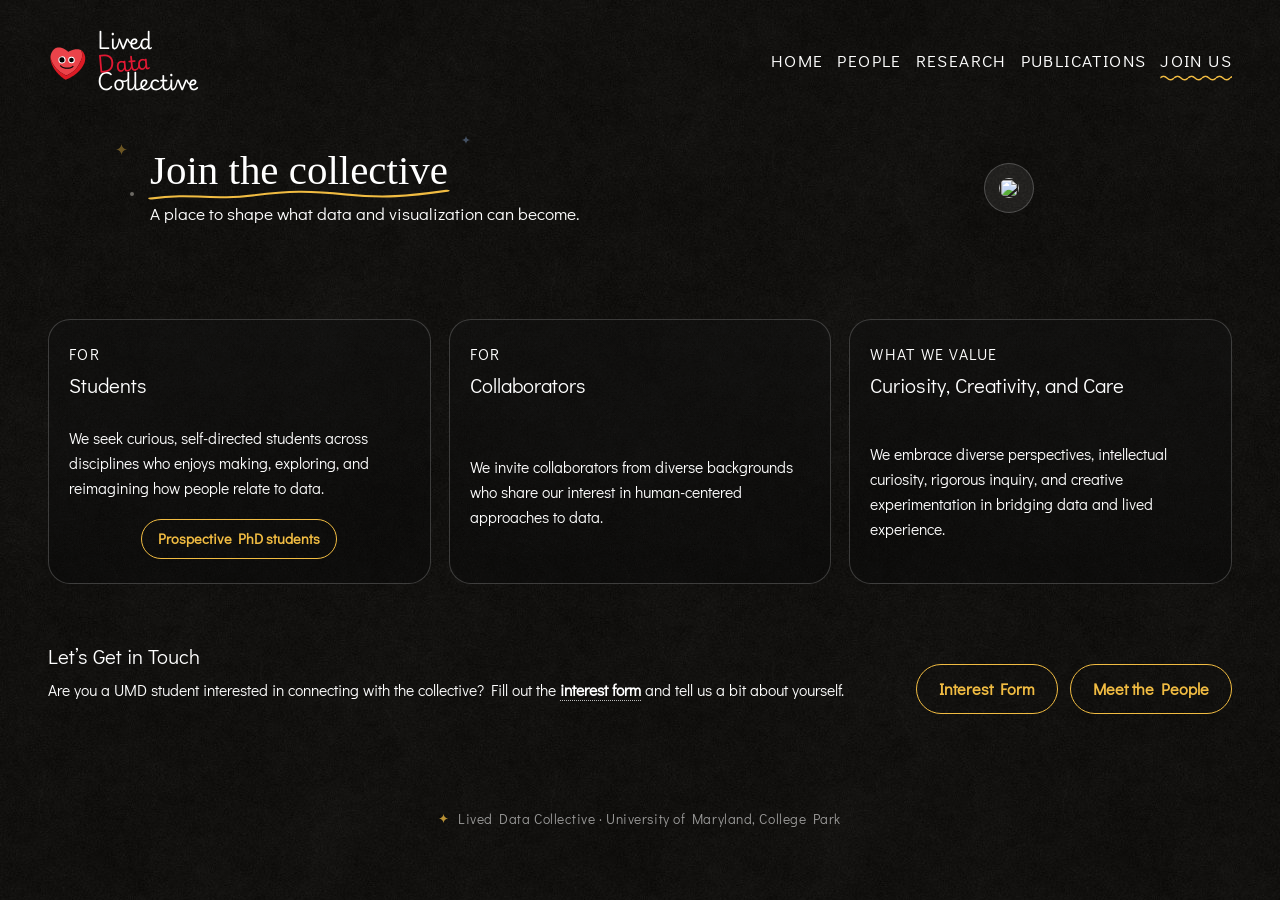
==== commit 1b9e382d: "Update value statement" ====
--- a/join-us.html
+++ b/join-us.html
@@ -82,7 +82,7 @@
               <h2>Curiosity, Creativity, and Care</h2>
             </div>
             <p>
-            We embrace diverse perspectives, creative experimentation, and a commitment to bridging data and lived experience.
+            We embrace diverse perspectives, intellectual curiosity, rigorous inquiry, and creative experimentation in bridging data and lived experience.
             </p>
           </article>
         </section>
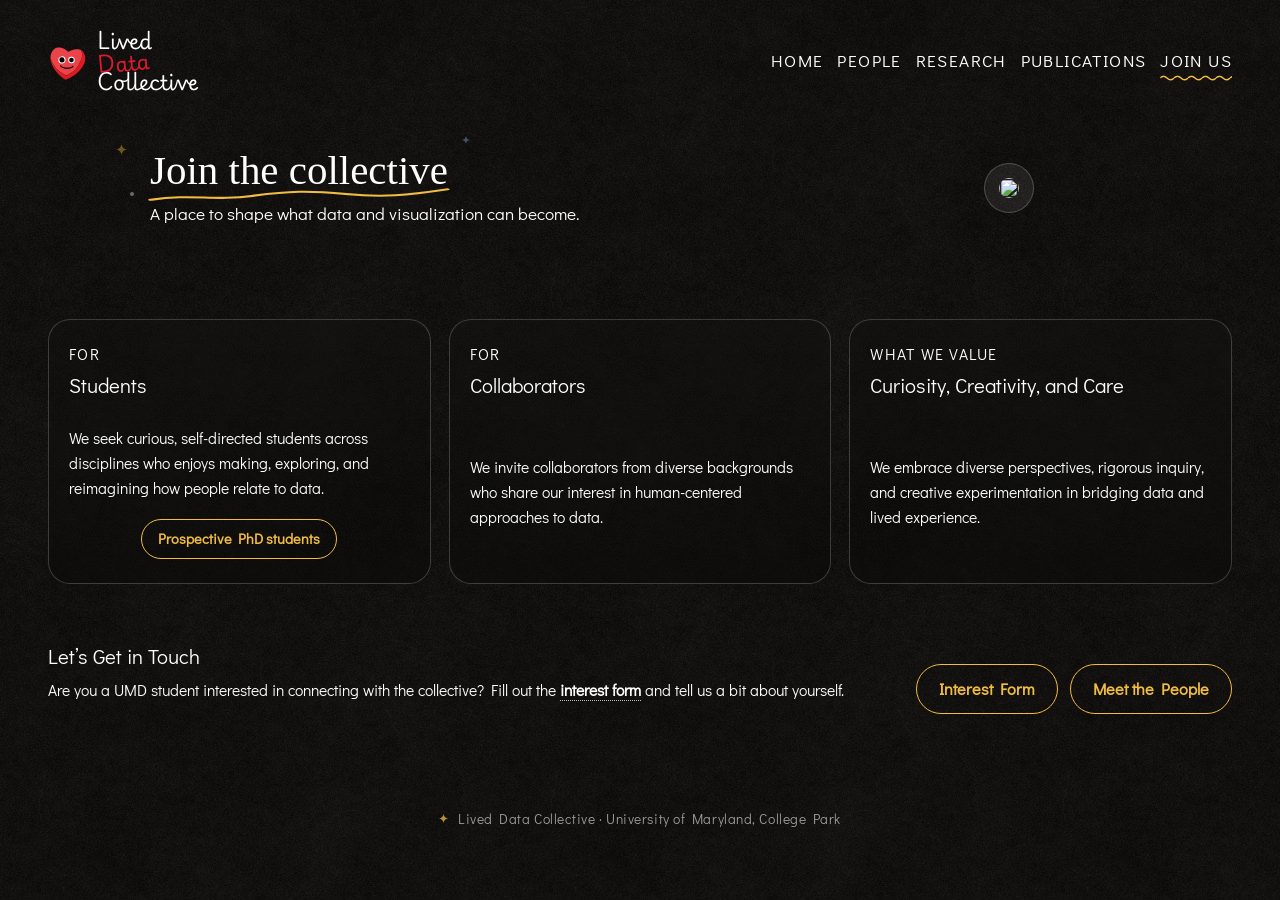
==== commit d1c24d6c: "Update framing" ====
--- a/join-us.html
+++ b/join-us.html
@@ -82,7 +82,7 @@
               <h2>Curiosity, Creativity, and Care</h2>
             </div>
             <p>
-            We embrace diverse perspectives, intellectual curiosity, rigorous inquiry, and creative experimentation in bridging data and lived experience.
+            We embrace diverse perspectives, rigorous inquiry, and creative experimentation in bridging data and lived experience.
             </p>
           </article>
         </section>
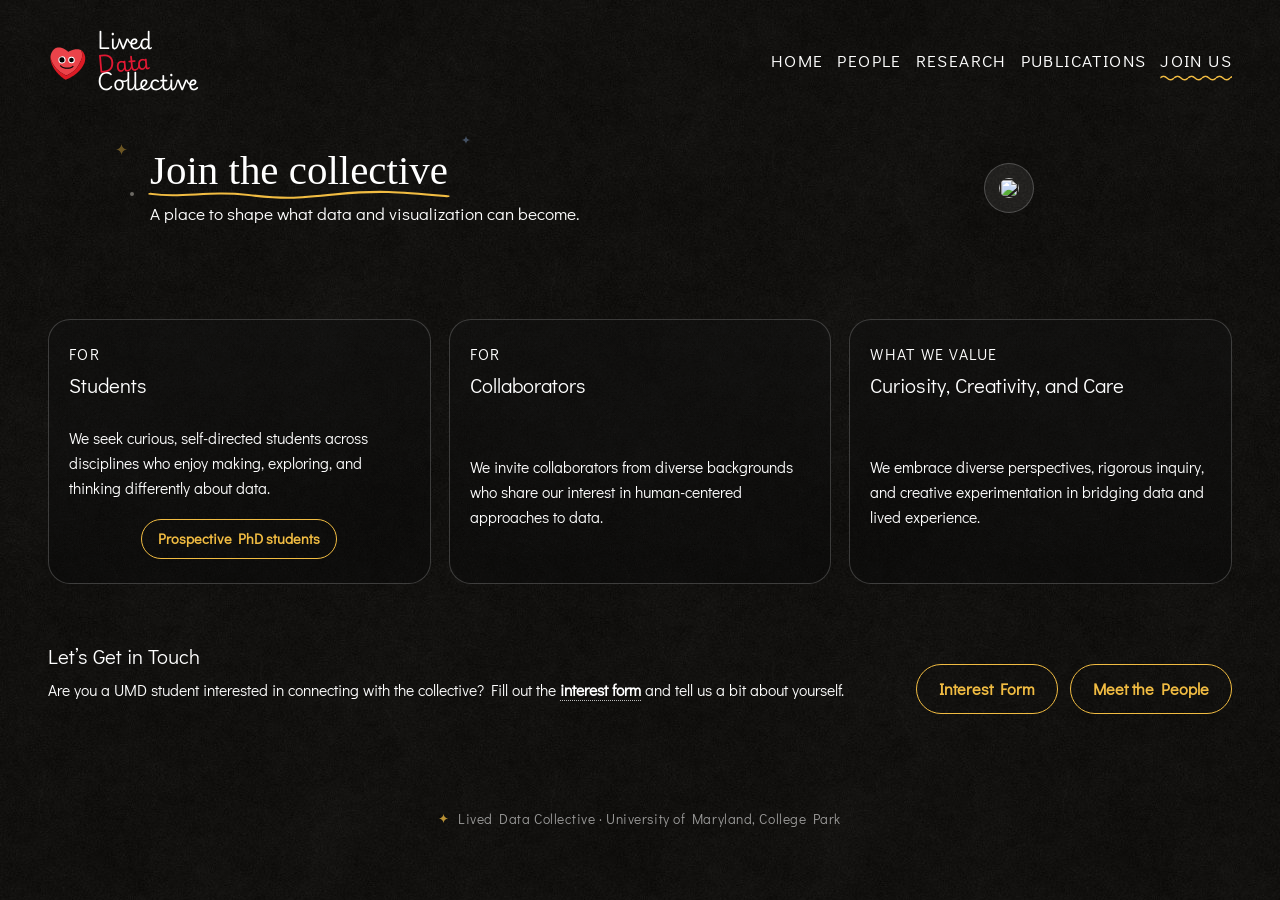
==== commit 041e6e3f: "Update join us" ====
--- a/join-us.html
+++ b/join-us.html
@@ -58,7 +58,7 @@
             </div>
             <p>
               <strong>We seek curious, self-directed students across disciplines 
-              who enjoys making, exploring, and reimagining how people relate to data.</strong>
+              who enjoy making, exploring, and thinking differently about data.</strong>
             </p>
             <button class="join-phd-trigger" type="button" aria-haspopup="dialog" aria-controls="prospective-phd-dialog" hidden>
               Prospective PhD students
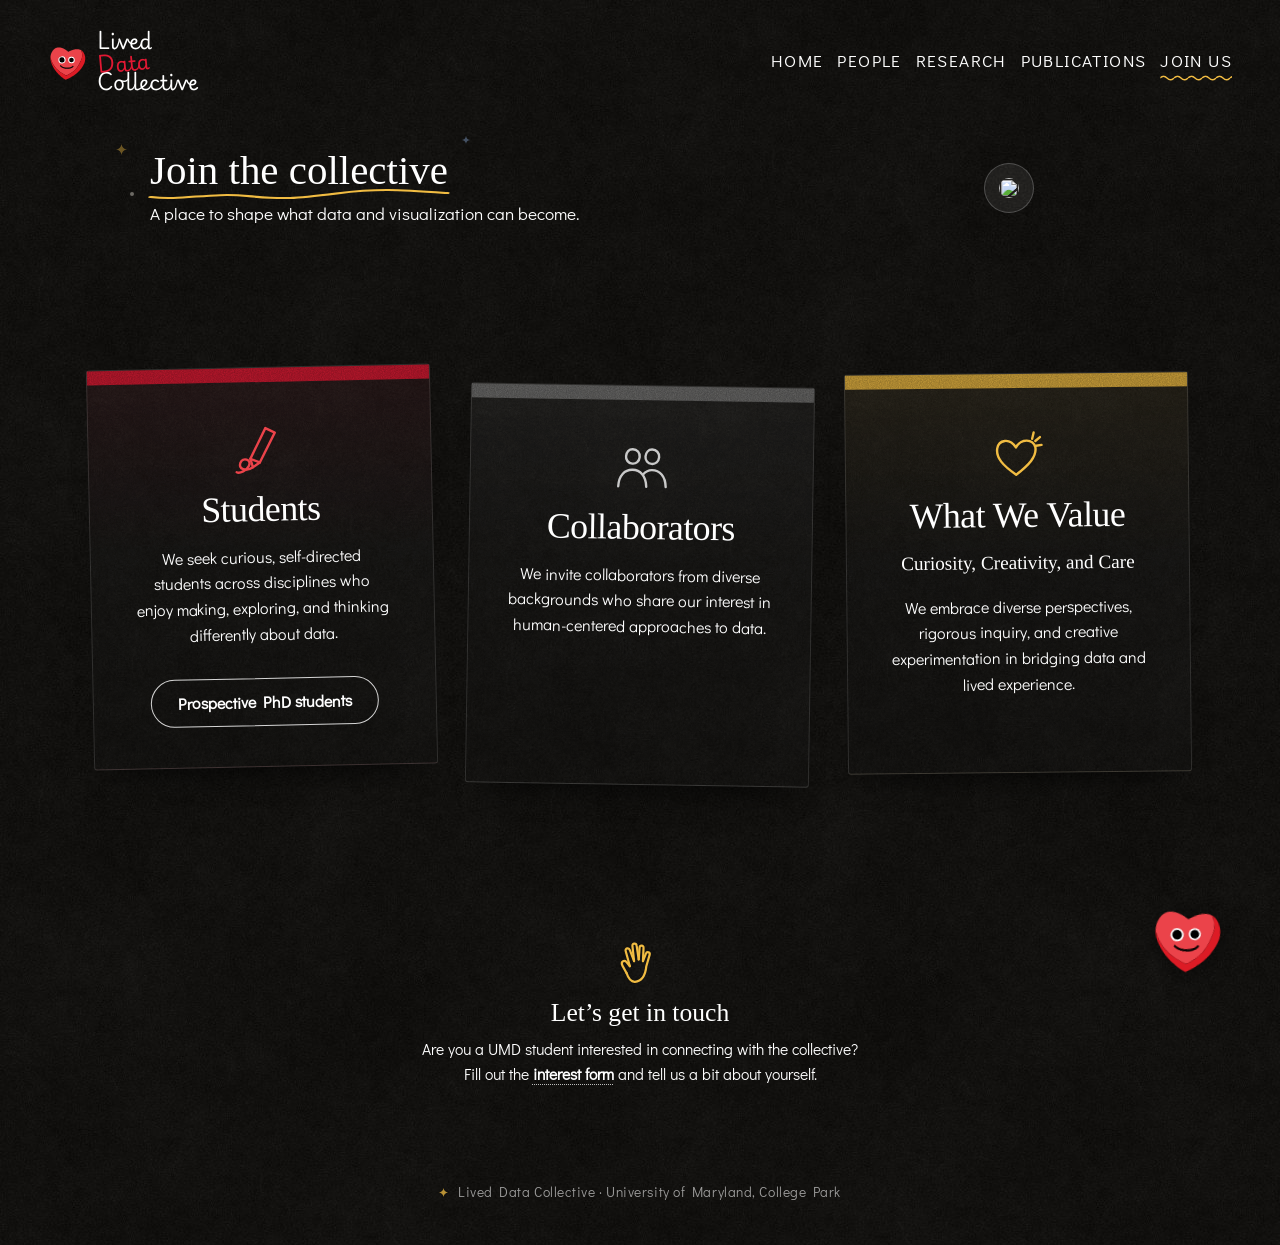
==== commit 46741b30: "Update design" ====
--- a/join-us.html
+++ b/join-us.html
@@ -50,71 +50,76 @@
           </div>
         </section>
 
-        <section class="join-grid" aria-label="Ways to join">
-          <article class="join-card">
-            <div class="join-card-label">
-              <p class="join-card-kicker">For</p>
-              <h2>Students</h2>
-            </div>
+        <section class="join-board" aria-label="Ways to join">
+          <article class="join-note join-note--students">
+            <svg class="join-note-icon" viewBox="0 0 72 72" aria-hidden="true">
+              <path d="M44 8 L56 14 L36 52 L27 58 L24 47 Z" />
+              <path d="M24 47 L36 52" />
+              <path d="M27 58 C18 64 8 60 11 52 C14 44 26 48 22 56 C19 62 10 66 6 64" />
+            </svg>
+            <h2>Students</h2>
             <p>
-              <strong>We seek curious, self-directed students across disciplines 
-              who enjoy making, exploring, and thinking differently about data.</strong>
+              We seek curious, self-directed students across disciplines
+              who enjoy making, exploring, and thinking differently about&nbsp;data.
             </p>
             <button class="join-phd-trigger" type="button" aria-haspopup="dialog" aria-controls="prospective-phd-dialog" hidden>
               Prospective PhD students
             </button>
           </article>
 
-          <article class="join-card">
-            <div class="join-card-label">
-              <p class="join-card-kicker">For</p>
-              <h2>Collaborators</h2>
-            </div>
+          <article class="join-note join-note--collaborators">
+            <svg class="join-note-icon" viewBox="0 0 84 72" aria-hidden="true">
+              <path d="M30 12 C35.5 12 39.5 16.5 39 22 C38.5 27.5 34.5 31 29.5 30.5 C24.5 30 21 26 21.5 21 C22 16 25 12 30 12 Z" />
+              <path d="M12 60 C12.5 46 20 38.5 30 38.5 C40 38.5 47.5 46 48 60" />
+              <path d="M55 12 C60.5 12 64.5 16.5 64 22 C63.5 27.5 59.5 31 54.5 30.5 C49.5 30 46 26 46.5 21 C47 16 50 12 55 12 Z" />
+              <path d="M44 44 C47 40.5 51 38.5 55 38.5 C65 38.5 72.5 46 73 60" />
+            </svg>
+            <h2>Collaborators</h2>
             <p>
-              We invite collaborators from diverse backgrounds who 
-              share our interest in human-centered approaches to data.
+              We invite collaborators from diverse backgrounds who
+              share our interest in human-centered approaches to&nbsp;data.
             </p>
           </article>
 
-          <article class="join-card">
-            <div class="join-card-label">
-              <p class="join-card-kicker">What we value</p>
-              <h2>Curiosity, Creativity, and Care</h2>
+          <article class="join-note join-note--values" aria-labelledby="join-values-title">
+            <div class="join-values-head">
+              <svg class="join-note-icon" viewBox="0 0 72 72" aria-hidden="true">
+                <path d="M35 60 C18 48 9 38 11 26 C13 15 27 12 35 25 C42 13 57 14 60 25 C62 37 51 48 35 60 Z" />
+                <path d="M58 6 L56 14 M66 12 L60 17 M68 22 L61 23" />
+              </svg>
+              <h2 id="join-values-title">What We Value</h2>
             </div>
+            <p class="join-values-line">Curiosity, Creativity, and Care</p>
             <p>
-            We embrace diverse perspectives, rigorous inquiry, and creative experimentation in bridging data and lived experience.
+              We embrace diverse perspectives, rigorous inquiry, and creative
+              experimentation in bridging data and lived&nbsp;experience.
             </p>
           </article>
         </section>
 
-        <section class="join-contact">
-          <div class="join-contact-copy">
-            <h2>Let’s Get in Touch</h2>
-            <p>
-              Are you a UMD student interested in connecting with the
-              collective? Fill out the
-              <a
-                href="https://forms.gle/tWovUj6MRvvCNfUXA"
-                target="_blank"
-                rel="noreferrer"
-                >interest form</a
-              >
-              and tell us a bit about yourself.
-            </p>
-          </div>
-          <div class="join-contact-cta">
+        <section class="join-contact" aria-labelledby="join-contact-title">
+          <svg class="join-wave" viewBox="0 0 64 64" aria-hidden="true">
+            <g class="join-wave-hand">
+              <path d="M16 45 L11 36 C9 32 13 29 16 32 L20 37" />
+              <path d="M20 37 L15 19 C14 15.5 19 14.5 20 18 L25 31" />
+              <path d="M25 31 L23 13 C22.6 9.5 27.6 9.2 28 12.6 L30.5 29" />
+              <path d="M30.5 29 L31.5 15 C31.7 11.6 36.4 11.8 36.2 15.2 L35.5 31" />
+              <path d="M35.5 31 L39 22 C40.2 19 44.4 20.4 43.4 23.6 L39.5 37 C38.5 47 34.5 55 26 55.5 C21 55.8 18 51 16 45" />
+            </g>
+            <path class="join-wave-motion" d="M48 9 C51.5 11.5 53 15 53 19 M53 4 C58.5 7.5 61 13 60.5 19" />
+          </svg>
+          <h2 id="join-contact-title">Let’s get in touch</h2>
+          <p>
+            Are you a UMD student interested in connecting with the collective?
+            <span class="join-contact-ask">Fill out the
             <a
-              class="button join-apply-button"
               href="https://forms.gle/tWovUj6MRvvCNfUXA"
               target="_blank"
               rel="noreferrer"
+              >interest form</a
             >
-              Interest Form
-            </a>
-            <a class="button join-apply-button" href="people.html"
-              >Meet the People</a
-            >
-          </div>
+            and tell us a bit about yourself.</span>
+          </p>
         </section>
       </main>
     </div>
--- a/styles.css
+++ b/styles.css
@@ -4,6 +4,10 @@
    -------------------------------------------------------------------------- */
 
 :root {
+  /* Note textures, shared by the Join Us notes and the PhD popup. */
+  --tex-grain: url("data:image/svg+xml,%3Csvg xmlns='http://www.w3.org/2000/svg' width='160' height='160'%3E%3Cfilter id='n'%3E%3CfeTurbulence type='fractalNoise' baseFrequency='.9' numOctaves='3' stitchTiles='stitch'/%3E%3CfeColorMatrix values='0 0 0 0 0 0 0 0 0 0 0 0 0 0 0 0 0 0 .3 0'/%3E%3C/filter%3E%3Crect width='100%25' height='100%25' filter='url(%23n)'/%3E%3C/svg%3E");
+  --tex-fibers: url("data:image/svg+xml,%3Csvg xmlns='http://www.w3.org/2000/svg' width='240' height='60'%3E%3Cfilter id='f'%3E%3CfeTurbulence type='fractalNoise' baseFrequency='.02 .6' numOctaves='2' stitchTiles='stitch'/%3E%3CfeColorMatrix values='0 0 0 0 1 0 0 0 0 1 0 0 0 0 1 0 0 0 .12 -.03'/%3E%3C/filter%3E%3Crect width='100%25' height='100%25' filter='url(%23f)'/%3E%3C/svg%3E");
+  --tex-tear: polygon(0 0, 100% 0, 100% 78%, 96% 92%, 91% 80%, 86% 96%, 80% 84%, 74% 94%, 67% 82%, 61% 97%, 55% 85%, 48% 95%, 42% 81%, 36% 93%, 29% 84%, 23% 97%, 17% 83%, 11% 94%, 5% 82%, 0 92%);
   --bg: #131110;
   --paper: #131110;
   --ink: #ffffff;
@@ -1200,7 +1204,7 @@
   gap: 24px;
   align-items: center;
   max-width: 980px;
-  margin: 0 auto 80px;
+  margin: 0 auto 128px;
 }
 
 .join-hero-copy {
@@ -1266,94 +1270,295 @@
   background: rgba(255, 255, 255, 0.07);
 }
 
-.join-grid {
+/* ---------- Join Us: three sticky notes ----------
+   Notes of the site's dark paper with a translucent sticky band in each section's
+   color, set in a row at relaxed, slightly different tilts and heights. On hover a
+   note straightens and lifts (the lift and edge come from the shared card hover). */
+
+.join-board {
   display: grid;
   grid-template-columns: repeat(3, minmax(0, 1fr));
-  gap: 18px;
+  gap: 34px;
+  align-items: start;
+  max-width: 1100px;
+  margin: 0 auto 150px;
   padding-top: 12px;
-  margin-bottom: 42px;
-}
-
-.join-card {
-  display: grid;
-  grid-template-columns: 1fr;
-  gap: 18px;
-  align-items: start;
-  padding: 22px 20px 24px;
-  border: 1px solid rgba(150, 150, 150, 0.34);
-  border-radius: 22px;
+}
+
+@media (max-width: 980px) {
+  .join-board {
+    grid-template-columns: 1fr;
+    row-gap: 44px;
+    max-width: 520px;
+    margin-bottom: 120px;
+  }
+
+  .join-note {
+    min-height: 0;
+  }
+
+  .join-note--collaborators,
+  .join-note--values {
+    margin-top: 0;
+  }
+}
+
+@media (prefers-reduced-motion: reduce) {
+  .join-note {
+    transition: none;
+  }
+}
+
+.join-note {
+  position: relative;
+  display: flex;
+  flex-direction: column;
+  align-items: center;
+  min-height: 400px;
+  padding: clamp(44px, 4.2vw, 54px) clamp(24px, 2.6vw, 34px) clamp(30px, 3.2vw, 40px);
+  border: 1px solid rgba(255, 255, 255, 0.12);
+  border-radius: 3px;
+  /* Fine grain, a wash of the note's color under the band, then the dark paper. */
   background:
-    linear-gradient(180deg, rgba(255, 255, 255, 0.03), rgba(255, 255, 255, 0.015)),
-    rgba(0, 0, 0, 0.42);
-  min-height: 100%;
-  transition:
-    border-color 220ms ease,
-    background 220ms ease,
-    box-shadow 220ms ease,
-    transform 280ms cubic-bezier(0.22, 1, 0.36, 1);
-}
-
-.join-card-label {
-  display: grid;
-  gap: 6px;
-}
-
-.join-card-kicker {
+    var(--tex-grain),
+    linear-gradient(180deg, var(--note-wash) 0, transparent 46%),
+    linear-gradient(180deg, rgba(255, 255, 255, 0.04), rgba(255, 255, 255, 0.015)),
+    var(--paper) url("assets/paper-dark.jpg") repeat;
+  background-size: 160px 160px, auto, auto, 512px 512px;
+  box-shadow: 0 22px 34px -24px rgba(0, 0, 0, 0.9);
+  color: #ffffff;
+  text-align: center;
+  rotate: var(--tilt, 0deg);
+  transition: rotate 480ms var(--ease-out, ease);
+}
+
+/* The sticky band along the top edge: grain and paper fibres over the color,
+   with a slightly torn lower edge. */
+.join-note::before {
+  content: "";
+  position: absolute;
+  inset: 0 0 auto;
+  height: 14px;
+  background: var(--tex-grain), var(--note-color);
+  background-size: 160px 160px, auto;
+}
+
+.join-note--students {
+  --note-color: rgba(226, 24, 51, 0.8);
+  --note-wash: rgba(226, 24, 51, 0.07);
+  --note-ink: #eb434a;
+  --tilt: -1.2deg;
+}
+
+.join-note--collaborators {
+  --note-color: rgba(255, 255, 255, 0.3);
+  --note-wash: rgba(255, 255, 255, 0.035);
+  --note-ink: #c9c9c9;
+  --tilt: 0.9deg;
+  margin-top: 18px;
+}
+
+.join-note--values {
+  --note-color: rgba(241, 188, 66, 0.8);
+  --note-wash: rgba(241, 188, 66, 0.065);
+  --note-ink: #f1bc42;
+  --tilt: -0.6deg;
+  margin-top: 6px;
+}
+
+@media (hover: hover) and (pointer: fine) {
+  body:not(.phd-dialog-open) .join-note:hover {
+    rotate: 0deg;
+  }
+}
+
+.join-note-icon {
+  width: 66px;
+  height: 56px;
+  margin-bottom: 14px;
+  overflow: visible;
+}
+
+.join-note-icon path {
+  fill: none;
+  stroke: var(--note-ink);
+  stroke-width: 2.4;
+  stroke-linecap: round;
+  stroke-linejoin: round;
+  vector-effect: non-scaling-stroke;
+}
+
+.join-note h2 {
+  margin: 0 0 18px;
+  font-family: "IM Fell English", Georgia, serif;
+  font-size: clamp(2rem, 2.8vw, 2.55rem);
+  font-weight: 400;
+  line-height: 0.95;
+  letter-spacing: -0.015em;
+}
+
+.join-note > p {
+  text-wrap: pretty;
+  max-width: 34ch;
+  margin: 0 0 28px;
+  font-size: clamp(1rem, 1.2vw, 1.1rem);
+  line-height: 1.6;
+}
+
+/* The action sits at the bottom of its note, so the two notes line up. */
+.join-note .join-phd-trigger,
+.join-note-link {
+  margin-top: auto;
+}
+
+.join-note .join-phd-trigger,
+.join-note-link {
+  display: inline-flex;
+  align-items: center;
+  justify-self: auto;
+  align-self: center;
+  min-height: 46px;
+  padding: 10px 22px;
+  border: 1px solid rgba(255, 255, 255, 0.85);
+  border-radius: 999px;
+  background: transparent;
+  color: #ffffff;
+  font: inherit;
+  font-size: 0.98rem;
+  font-weight: 700;
+  line-height: 1.3;
+  cursor: pointer;
+  transition: background 220ms ease, color 220ms ease;
+}
+
+.join-note .join-phd-trigger:hover,
+.join-note .join-phd-trigger:focus-visible,
+.join-note-link:hover,
+.join-note-link:focus-visible {
+  border-color: #ffffff;
+  background: #ffffff;
+  color: #131110;
+}
+
+.join-note :focus-visible {
+  outline: 2px solid #ffffff;
+  outline-offset: 4px;
+}
+
+/* What we value, inside the shared note. */
+.join-values-head {
+  display: flex;
+  flex-direction: column;
+  justify-content: center;
+  align-items: center;
+  gap: 0;
+  margin-bottom: 18px;
+}
+
+.join-values-head .join-note-icon {
+  margin: 0 0 14px;
+}
+
+.join-values-head h2 {
   margin: 0;
-  color: var(--accent);
-  font-size: 0.84rem;
-  letter-spacing: 0.08em;
-  text-transform: uppercase;
-}
-
-.join-card:nth-child(1) {
-  box-shadow: inset 0 0 0 1px rgba(226, 24, 51, 0.1);
-}
-
-.join-card:nth-child(2) {
-  background:
-    linear-gradient(180deg, rgba(255, 255, 255, 0.03), rgba(255, 255, 255, 0.015)),
-    rgba(0, 0, 0, 0.42);
-}
-
-.join-card:nth-child(3) {
-  background:
-    linear-gradient(180deg, rgba(255, 255, 255, 0.03), rgba(255, 255, 255, 0.015)),
-    rgba(0, 0, 0, 0.42);
-}
-
-/* Card hover follows the pointer, not focus restored after closing a dialog.
-   Keyboard users retain the button's own focus-visible outline. */
-@media (hover: hover) and (pointer: fine) {
-  body:not(.phd-dialog-open) .join-card:hover {
-    border-color: #f1bc42;
-    box-shadow: 0 16px 28px rgba(0, 0, 0, 0.2);
-    transform: translateY(-4px) rotate(-0.18deg);
-  }
-
-  body:not(.phd-dialog-open) .join-card:hover .join-card-kicker,
-  body:not(.phd-dialog-open) .join-card:hover h2,
-  body:not(.phd-dialog-open) .join-card:hover p {
-    color: #f1bc42;
-  }
-}
-
-.join-card h2,
+}
+
+/* The three values as one line in the heading face. */
+.join-note .join-values-line {
+  max-width: none;
+  margin: 0 0 18px;
+  color: #ffffff;
+  font-family: "IM Fell English", Georgia, serif;
+  font-size: clamp(1.2rem, 1.5vw, 1.35rem);
+  line-height: 1.35;
+}
+
+.join-note--values > p:last-child {
+  margin-bottom: 0;
+}
+
+/* Hover: the sheet lifts a little and its edge brightens (shared card hover in alive.css). */
+
+/* ---------- Get in touch ---------- */
+
+/* A closing sub-section, centered under the notes: a hand-drawn hand that waves
+   when the section comes into view (and on hover), a smaller heading than the
+   notes, and the sentence with the interest-form link. */
+.join-contact {
+  max-width: 640px;
+  margin: 0 auto;
+  text-align: center;
+}
+
+.join-wave {
+  display: block;
+  width: 54px;
+  height: 54px;
+  margin: 0 auto 10px;
+  overflow: visible;
+}
+
+.join-wave path {
+  fill: none;
+  stroke: #f1bc42;
+  stroke-width: 2.2;
+  stroke-linecap: round;
+  stroke-linejoin: round;
+  vector-effect: non-scaling-stroke;
+}
+
+.join-wave-hand {
+  transform-box: fill-box;
+  transform-origin: 40% 95%;
+}
+
+.join-wave-motion {
+  opacity: 0;
+  transition: opacity 300ms ease;
+}
+
+.join-contact.is-waving .join-wave-hand {
+  animation: join-wave 1.5s ease-in-out 1;
+}
+
+.join-contact.is-waving .join-wave-motion {
+  opacity: 0.8;
+}
+
+@keyframes join-wave {
+  0%, 100% { rotate: 0deg; }
+  15% { rotate: 16deg; }
+  30% { rotate: -8deg; }
+  45% { rotate: 14deg; }
+  60% { rotate: -5deg; }
+  75% { rotate: 8deg; }
+}
+
 .join-contact h2 {
   margin: 0 0 10px;
   color: #ffffff;
-  font-family: "Didact Gothic", "Avenir Next", "Segoe UI", sans-serif;
-  font-size: 1.28rem;
+  font-family: "IM Fell English", Georgia, serif;
+  font-size: clamp(1.45rem, 2vw, 1.7rem);
   font-weight: 400;
-  line-height: 1.2;
-}
-
-.join-card p,
+  line-height: 1.1;
+}
+
+.join-contact-ask {
+  display: block;
+}
+
 .join-contact p {
   margin: 0;
   color: #ffffff;
   font-size: clamp(0.98rem, 1.15vw, 1.05rem);
   line-height: 1.6;
+  text-wrap: pretty;
+}
+
+@media (prefers-reduced-motion: reduce) {
+  .join-contact.is-waving .join-wave-hand {
+    animation: none;
+  }
 }
 
 .join-contact p a {
@@ -1709,7 +1914,7 @@
 }
 
 .publication-carousel-dot.is-active {
-  background: #ffd200;
+  background: #f1bc42;
   transform: scale(1.25);
 }
 
@@ -2011,8 +2216,8 @@
 }
 
 .publication-resource-link:not(.is-pending) {
-  border-color: rgba(255, 210, 0, 0.62);
-  color: #ffd200;
+  border-color: rgba(241, 188, 66, 0.62);
+  color: #f1bc42;
 }
 
 .publication-resource-link svg {
@@ -2027,8 +2232,8 @@
 
 .publication-resource-link:hover,
 .publication-resource-link:focus-visible {
-  border-color: #ffd200;
-  background: #ffd200;
+  border-color: #f1bc42;
+  background: #f1bc42;
   color: #000000;
   outline: none;
   transform: translateY(-1px);
@@ -2612,7 +2817,7 @@
 .join-phd-trigger:focus-visible {
   color: #000000;
   background: #f1bc42;
-  border-color: #f4c85f;
+  border-color: #f1bc42;
 }
 
 .join-phd-trigger[hidden] { display: none; }
@@ -2732,8 +2937,8 @@
   color: #050505;
   transform: translateY(-2px);
   box-shadow: 0 10px 22px rgba(0, 0, 0, .16);
-  background: #f4c85f;
-  border-color: #f4c85f;
+  background: #f1bc42;
+  border-color: #f1bc42;
   text-decoration: none;
 }
 .join-phd-program:active { transform: translateY(0); box-shadow: none; }
@@ -2758,25 +2963,11 @@
 .join-phd-dialog .join-apply-button:hover,
 .join-phd-dialog .join-apply-button:focus-visible {
   color: #000000;
-  background: #f4c85f;
-  border-color: #f4c85f;
-}
-
-.join-contact {
-  display: grid;
-  grid-template-columns: minmax(0, 1fr) auto;
-  gap: 6px;
-  align-items: start;
-  padding-top: 18px;
-}
-
-.join-contact-cta {
-  display: flex;
-  justify-content: flex-end;
-  align-items: flex-start;
-  gap: 12px;
-  margin-top: 20px;
-}
+  background: #f1bc42;
+  border-color: #f1bc42;
+}
+
+
 
 .join-apply-button {
   min-height: 50px;
@@ -2795,7 +2986,7 @@
 .join-apply-button:focus-visible {
   color: #000000;
   background: #f1bc42;
-  border-color: #f4c85f;
+  border-color: #f1bc42;
 }
 
 .people-main {
@@ -2991,6 +3182,12 @@
   border-radius: 57% 43% 49% 51% / 43% 57% 43% 57%;
 }
 
+.person-tile:nth-child(8) .person-portrait::before {
+  --contour-rotate: 3deg;
+  inset: -7px -6px 8px 6px;
+  border-radius: 51% 49% 56% 44% / 45% 54% 46% 55%;
+}
+
 .person-portrait:hover::after,
 .person-portrait:focus-visible::after {
   opacity: 0.82;
@@ -3058,6 +3255,16 @@
   transform: scale(1.12);
 }
 
+.person-portrait-sneha .person-portrait-image-base {
+  object-position: center 22%;
+  transform: scale(1.1);
+}
+
+.person-portrait-sneha .person-portrait-image-hover {
+  object-position: 58% 20%;
+  transform: scale(1.14);
+}
+
 .person-portrait-maggie .person-portrait-image-base {
   object-position: center 58%;
   transform: scale(1.0);
@@ -3066,11 +3273,6 @@
 .person-portrait-maggie .person-portrait-image-hover {
   object-position: 44% 36%;
   transform: scale(1.08);
-}
-
-.person-portrait-arran .person-portrait-image-base {
-  object-position: center 18%;
-  transform: scale(1.06);
 }
 
 /* One crop and silhouette keeps the roster cohesive despite varied source photos. */
@@ -3385,31 +3587,6 @@
     justify-self: center;
   }
 
-  .join-contact {
-    grid-template-columns: 1fr;
-    align-items: start;
-  }
-
-  .join-contact-cta {
-    justify-content: flex-start;
-  }
-
-  .join-contact-cta .button,
-  .join-contact-cta .join-apply-button {
-    width: auto;
-    min-width: 0;
-  }
-
-  .join-grid {
-    grid-template-columns: 1fr;
-  }
-
-  .join-card:nth-child(1),
-  .join-card:nth-child(2),
-  .join-card:nth-child(3) {
-    transform: none;
-  }
-
   .news-item {
     grid-template-columns: 1fr;
   }
@@ -3713,15 +3890,11 @@
 
   .join-hero {
     gap: 14px;
-    margin-bottom: 48px;
+    margin-bottom: 76px;
   }
 
   .join-hero-figure img {
     width: min(100%, 134px);
-  }
-
-  .join-card {
-    padding: 18px 16px 20px;
   }
 
   .button {
--- a/alive.css
+++ b/alive.css
@@ -328,8 +328,8 @@
 
 /* The bordered cards (not news rows) lift 2px with a soft shadow, and brighten a touch:
    a slightly lighter neutral edge and a faint lift in tone across the paper. No color, no glow. */
-:is(.research-theme-card, .publication-card, .join-card).alive-card.alive-card:hover,
-:is(.research-theme-card, .publication-card, .join-card).alive-card.alive-card:has(:focus-visible) {
+:is(.research-theme-card, .publication-card).alive-card.alive-card:hover,
+:is(.research-theme-card, .publication-card).alive-card.alive-card:has(:focus-visible) {
   border-color: rgba(255, 255, 255, 0.5);
   box-shadow:
     inset 0 0 0 100vmax rgba(255, 255, 255, 0.022),
@@ -355,23 +355,6 @@
 
 .alive-card .publication-title-link:hover,
 .alive-card .publication-title-link:focus-visible {
-  color: inherit;
-}
-
-/* Join Us cards: no yellow border, text tint or tilt on hover (the pen stroke is the hover). */
-body:not(.phd-dialog-open) .join-card.alive-card:hover {
-  border-color: rgba(255, 255, 255, 0.5);
-  box-shadow:
-    inset 0 0 0 100vmax rgba(255, 255, 255, 0.022),
-    0 10px 22px -12px rgba(0, 0, 0, 0.6);
-  transform: translateY(-2px);
-}
-
-body:not(.phd-dialog-open) .join-card.alive-card:hover :is(.join-card-kicker, h2) {
-  color: #ffffff;
-}
-
-body:not(.phd-dialog-open) .join-card.alive-card:hover p {
   color: inherit;
 }
 
@@ -418,8 +401,7 @@
   transition: stroke-dashoffset 720ms cubic-bezier(0.22, 1, 0.36, 1);
 }
 
-.research-theme-card.alive-card,
-.join-card.alive-card {
+.research-theme-card.alive-card {
   --alive-card-line: rgba(150, 150, 150, 0.34);
 }
 
@@ -1032,11 +1014,6 @@
 
 .news-archive-page .news-shell {
   padding-top: 0;
-}
-
-/* Join Us: the Students card reads like the other two cards (no bold paragraph). */
-.join-card p strong {
-  font-weight: inherit;
 }
 
 /* People: less empty space below the last row. */
@@ -1651,8 +1628,7 @@
   }
 
   .alive-card.alive-card:hover,
-  .alive-card.alive-card:has(:focus-visible),
-  body:not(.phd-dialog-open) .join-card.alive-card:hover {
+  .alive-card.alive-card:has(:focus-visible) {
     transform: none;
   }
 
@@ -1693,3 +1669,406 @@
     transition: none;
   }
 }
+
+/* ==========================================================================
+   Design system: one interaction language for the whole site.
+   Loaded last; the html:not(#ds) prefix gives these rules priority over the
+   page-specific rules above, so every page shares the same tokens, buttons,
+   controls, card hover and focus ring. Edit here to change them everywhere.
+   ========================================================================== */
+
+:root {
+  --gold: #f1bc42;              /* main actions, focus ring, pen strokes */
+  --red: #e21833;               /* text-link hover, kickers */
+  --ink-dark: #131110;          /* text on filled buttons */
+  --line: rgba(150, 150, 150, 0.34);      /* card edges */
+  --line-hover: rgba(255, 255, 255, 0.5); /* card edges on hover */
+  --control-line: rgba(255, 255, 255, 0.34);
+  --control-text: rgba(255, 255, 255, 0.78);
+  --t-quick: 200ms;             /* color changes */
+  --t-move: 480ms;              /* movement */
+  --lift: -4px;                 /* card hover lift */
+}
+
+/* ---------- Buttons: pill, one size and weight ----------
+   Every button: white outline and white text; on hover the outline and text turn gold and the button lifts 2px. */
+html:not(#ds) :is(.button, .join-apply-button, .join-note-link, .join-note .join-phd-trigger, .join-phd-program) {
+  display: inline-flex;
+  align-items: center;
+  justify-content: center;
+  min-height: 48px;
+  padding: 0 26px;
+  border: 1px solid rgba(255, 255, 255, 0.82);
+  border-radius: 999px;
+  background: transparent;
+  color: #ffffff;
+  font-size: 1rem;
+  font-weight: 700;
+  text-decoration: none;
+  white-space: nowrap;
+  box-shadow: none;
+  transform: none;
+  transition:
+    background-color var(--t-quick) ease,
+    border-color var(--t-quick) ease,
+    color var(--t-quick) ease,
+    transform var(--t-quick) var(--ease-out, ease);
+}
+
+html:not(#ds) :is(.button, .join-apply-button, .join-note-link, .join-note .join-phd-trigger, .join-phd-program):is(:hover, :focus-visible) {
+  border-color: var(--gold);
+  background: transparent;
+  color: var(--gold);
+  box-shadow: none;
+  transform: translateY(-2px);
+}
+
+/* Inside a Join Us note, a button's hover takes the note's color (red on Students). */
+html:not(#ds) .join-note .join-phd-trigger:not(#ds-note):is(:hover, :focus-visible) {
+  border-color: var(--note-ink);
+  color: var(--note-ink);
+}
+
+/* ---------- Prospective PhD popup: a larger copy of the red Students note ----------
+   Same dark paper, grain and red wash, the torn red band along the top, square
+   corners and a slight tilt; stars, underline and the button's hover in red. */
+html:not(#ds) .join-phd-dialog {
+  --note-color: rgba(226, 24, 51, 0.8);
+  --note-ink: #eb434a;
+  border: 1px solid rgba(255, 255, 255, 0.14);
+  border-radius: 3px;
+  background:
+    var(--tex-grain),
+    linear-gradient(180deg, rgba(226, 24, 51, 0.1) 0, transparent 34%),
+    linear-gradient(180deg, rgba(255, 255, 255, 0.04), rgba(255, 255, 255, 0.015)),
+    var(--paper) url("assets/paper-dark.jpg") repeat;
+  background-size: 160px 160px, auto, auto, 512px 512px;
+  rotate: -0.6deg;
+}
+
+html:not(#ds) .join-phd-dialog::before {
+  content: "";
+  position: absolute;
+  inset: 0 0 auto;
+  height: 20px;
+  background: var(--tex-grain), var(--tex-fibers), var(--note-color);
+  background-size: 160px 160px, 240px 60px, auto;
+  clip-path: var(--tex-tear);
+  pointer-events: none;
+}
+
+html:not(#ds) .join-phd-dialog .join-phd-content {
+  padding-top: clamp(40px, 5vw, 48px);
+}
+
+@media (max-width: 600px) {
+  html:not(#ds) .join-phd-dialog {
+    rotate: none;
+  }
+}
+
+html:not(#ds) :is(.join-phd-eyebrow, .join-phd-directions li)::before {
+  background: var(--note-ink);
+}
+
+html:not(#ds) .join-phd-dialog .wave-underline {
+  background-image: url("data:image/svg+xml,%3Csvg xmlns='http://www.w3.org/2000/svg' width='64' height='9' viewBox='0 0 64 9'%3E%3Cpath d='M0 4.6 C 7 1.6, 13 7.8, 23 4.4 S 39 1.6, 47 4.8 S 58 6.9, 64 4.6' fill='none' stroke='%23eb434a' stroke-width='1.7' stroke-linecap='round'/%3E%3C/svg%3E");
+}
+
+html:not(#ds) .join-phd-dialog .join-phd-program:not(#ds-note):is(:hover, :focus-visible) {
+  border-color: var(--note-ink);
+  color: var(--note-ink);
+}
+
+/* ---------- News & updates thumbnails: plain rectangles ----------
+   No boxed frame or outline: each image fills a plain rectangle with square
+   corners. Nothing moves on hover. */
+html:not(#ds) .news-media:not(.news-media-logo) {
+  width: 112px;
+  height: 76px;
+  min-height: 76px;
+  border: 0;
+  border-radius: 0;
+  background: transparent;
+}
+
+html:not(#ds) .news-media:not(.news-media-logo) img {
+  width: 100%;
+  height: 100%;
+  border-radius: 0;
+  filter: saturate(0.85) contrast(1.04) brightness(0.94);
+}
+
+html:not(#ds) .news-media:not(.news-media-logo)::after {
+  inset: 0;
+  border-radius: 0;
+}
+
+html:not(#ds) .news-media.news-media-bulb {
+  background: transparent;
+}
+
+html:not(#ds) .news-media-bulb img {
+  background: #ffffff;
+  object-fit: contain;
+  padding: 8px;
+}
+
+html:not(#ds) .news-item .news-media:hover,
+html:not(#ds) .news-item .news-media:hover img {
+  transform: none;
+}
+
+/* Per-image framing so each subject sits balanced in its rectangle:
+   wide diagrams show whole (letterboxed on their own black), photos are
+   nudged so the person is centered, and the bulb fills more of its frame. */
+html:not(#ds) .news-media img:is([src*="cognitive-accessibility"], [src*="charting-the-immersive"]) {
+  object-fit: contain;
+  background: #000000;
+}
+
+html:not(#ds) .news-media img[src*="isabella-surc"] {
+  object-position: 20% 80%;
+}
+
+html:not(#ds) .news-media img[src*="maggie-xu"] {
+  object-position: 50% 35%;
+}
+
+html:not(#ds) .news-media img[src*="bringing-data-to-life"] {
+  object-fit: contain;
+  background: #000000;
+}
+
+html:not(#ds) .news-media-bulb img {
+  padding: 3px;
+}
+
+/* ---------- Thumbnails as photos taped into a memory book ----------
+   Each thumbnail is a small photo with a thin cream border, set at a relaxed
+   angle and held on by a short strip of striped washi tape (red, gold or grey,
+   alternating corners). Nothing moves on hover. */
+html:not(#ds) .news-item {
+  grid-template-columns: 140px 124px minmax(0, 1fr);
+}
+
+html:not(#ds) .news-media:not(.news-media-logo) {
+  --tape: repeating-linear-gradient(-45deg, rgba(226, 24, 51, 0.8) 0 4px, rgba(244, 239, 230, 0.75) 4px 8px);
+  --tape-tilt: -38deg;
+  box-sizing: border-box;
+  width: 112px;
+  height: 80px;
+  min-height: 80px;
+  margin-top: 4px;
+  padding: 4px;
+  overflow: visible;
+  border: 0;
+  border-radius: 1px;
+  background: #f4f1ea;
+  box-shadow: 0 6px 12px -8px rgba(0, 0, 0, 0.8);
+  rotate: var(--photo-tilt, -1.8deg);
+}
+
+html:not(#ds) .news-media:not(.news-media-logo) img {
+  filter: none;
+  border-radius: 0;
+}
+
+/* The washi tape strip over one top corner. */
+html:not(#ds) .news-media:not(.news-media-logo)::before {
+  content: "";
+  position: absolute;
+  top: -5px;
+  left: -12px;
+  right: auto;
+  z-index: 2;
+  width: 38px;
+  height: 12px;
+  background: var(--tape);
+  rotate: var(--tape-tilt);
+  opacity: 0.92;
+  pointer-events: none;
+  clip-path: polygon(0 10%, 4% 0, 96% 6%, 100% 0, 98% 100%, 94% 88%, 3% 100%, 0 90%);
+}
+
+html:not(#ds) .news-media:not(.news-media-logo)::after {
+  display: none;
+}
+
+html:not(#ds) .news-item:nth-of-type(3n + 2) .news-media {
+  --photo-tilt: 1.6deg;
+}
+
+html:not(#ds) .news-item:nth-of-type(3n + 2) .news-media::before {
+  left: auto;
+  right: -12px;
+  --tape-tilt: 38deg;
+}
+
+html:not(#ds) .news-item:nth-of-type(3n + 3) .news-media {
+  --photo-tilt: -0.8deg;
+}
+
+/* Tape colors: red, yellow and blue, set in a fixed order by alive.js. */
+html:not(#ds) .news-media[data-tape="red"] { --tape: repeating-linear-gradient(-45deg, rgba(226, 24, 51, 0.8) 0 4px, rgba(244, 239, 230, 0.75) 4px 8px); }
+html:not(#ds) .news-media[data-tape="yellow"] { --tape: repeating-linear-gradient(-45deg, rgba(241, 188, 66, 0.8) 0 4px, rgba(244, 239, 230, 0.7) 4px 8px); }
+html:not(#ds) .news-media[data-tape="blue"] { --tape: repeating-linear-gradient(-45deg, rgba(143, 176, 224, 0.85) 0 4px, rgba(244, 239, 230, 0.75) 4px 8px); }
+
+html:not(#ds) .news-media.news-media-bulb {
+  background: #f4f1ea;
+}
+
+html:not(#ds) .news-media-bulb img {
+  background: #f4f1ea;
+  padding: 0;
+}
+
+@media (prefers-reduced-motion: reduce) {
+  html:not(#ds) .news-media:not(.news-media-logo) {
+    transition: none;
+  }
+}
+
+@media (max-width: 1100px) {
+  html:not(#ds) .news-item {
+    grid-template-columns: 1fr;
+  }
+}
+
+/* ---------- Icon buttons: small outlined circles ---------- */
+html:not(#ds) :is(.publication-resource-link, .person-bio-trigger, .news-archive-close, .join-phd-close) {
+  border: 1px solid var(--control-line);
+  border-radius: 50%;
+  background: transparent;
+  color: var(--control-text);
+  transform: none;
+  transition:
+    border-color var(--t-quick) ease,
+    color var(--t-quick) ease,
+    rotate var(--t-move) var(--ease-out, ease);
+}
+
+html:not(#ds) :is(.publication-resource-link:not(.is-pending), .person-bio-trigger, .news-archive-close, .join-phd-close):is(:hover, :focus-visible),
+html:not(#ds) .person-tile-copy.is-bio-open .person-bio-trigger {
+  border-color: #ffffff;
+  background: transparent;
+  color: #ffffff;
+  transform: none;
+}
+
+/* ---------- Controls (filters and toggles): outlined pills ---------- */
+html:not(#ds) :is(.archive-filter button, .publication-filter-trigger, .publication-filter-reset) {
+  border: 1px solid var(--control-line);
+  border-radius: 999px;
+  background: transparent;
+  color: var(--control-text);
+  font-weight: 400;
+  -webkit-text-stroke: 0;
+  transition: border-color var(--t-quick) ease, color var(--t-quick) ease;
+}
+
+html:not(#ds) :is(.archive-filter button, .publication-filter-trigger, .publication-filter-reset):is(:hover, :focus-visible, [aria-pressed="true"], [aria-expanded="true"]),
+html:not(#ds) .publication-filter-control.is-open .publication-filter-trigger {
+  border-color: #ffffff;
+  color: #ffffff;
+  font-weight: 400;
+  -webkit-text-stroke: 0;
+}
+
+/* ---------- Inline text links: bold, dotted underline, red on hover ---------- */
+html:not(#ds) :is(.join-contact p a, .research-perspective-panel a, .news-paper-link):is(:hover, :focus-visible) {
+  color: var(--red);
+  text-decoration-color: currentColor;
+}
+
+/* ---------- Cards and sections: one gentle hover ----------
+   Research themes and Join Us sections lift a little; bordered cards also brighten
+   their edge. Publications don't move: a sheet of paper texture fades in behind them.
+   News & updates rows stay still. */
+
+html:not(#ds) body .publication-card.publication-card:is(:hover, :has(:focus-visible)) {
+  transform: none;
+  translate: none;
+}
+
+/* Publications: the soft sheet behind each paper now carries the paper grain. */
+html:not(#ds) .publication-grid .publication-card::after,
+html:not(#ds) .publication-card-featured::before {
+  background:
+    linear-gradient(rgba(255, 255, 255, 0.035), rgba(255, 255, 255, 0.035)),
+    var(--paper) url("assets/paper-dark.jpg") repeat;
+  background-size: auto, 512px 512px;
+}
+
+html:not(#ds) .publication-card-featured {
+  isolation: isolate;
+}
+
+html:not(#ds) .publication-card-featured::before {
+  content: "";
+  position: absolute;
+  inset: 0;
+  z-index: -1;
+  opacity: 0;
+  pointer-events: none;
+  transition: opacity 320ms ease;
+}
+
+html:not(#ds) .publication-card-featured:is(:hover, :has(:focus-visible))::before {
+  opacity: 1;
+}
+html:not(#ds) :is(.research-theme-card, .join-note) {
+  transition:
+    translate var(--t-move) var(--ease-out, ease),
+    rotate var(--t-move) var(--ease-out, ease),
+    transform var(--t-move) var(--ease-out, ease),
+    border-color var(--t-quick) ease,
+    box-shadow var(--t-move) ease;
+}
+
+html:not(#ds) body .news-item.news-item:is(:hover, :has(:focus-visible)) {
+  transform: none;
+  translate: none;
+}
+
+@media (hover: hover) and (pointer: fine) {
+  html:not(#ds) body:not(.phd-dialog-open) :is(.research-theme-card, .join-note):is(:hover, :has(:focus-visible)) {
+    transform: none;
+    translate: 0 var(--lift);
+  }
+
+  html:not(#ds) body:not(.phd-dialog-open) :is(.research-theme-card, .publication-card, .join-note):is(:hover, :has(:focus-visible)) {
+    border-color: var(--line-hover);
+  }
+
+  /* Join Us notes take their own color on the edge (red, grey, gold). */
+  html:not(#ds) body:not(.phd-dialog-open) .join-note:is(:hover, :has(:focus-visible)) {
+    border-color: var(--note-ink);
+  }
+}
+
+/* ---------- Focus: one gold ring everywhere ---------- */
+html:not(#ds) :is(a, button, summary, input, [tabindex]):focus-visible {
+  outline: 2px solid var(--gold);
+  outline-offset: 4px;
+}
+
+/* ---------- Page titles: one size on every interior page ---------- */
+html:not(#ds) main h1:not(.hero-reveal) {
+  font-family: "IM Fell English", Georgia, serif;
+  font-size: clamp(1.9rem, 3.2vw, 2.8rem);
+  font-weight: 500;
+  line-height: 1;
+  letter-spacing: 0;
+}
+
+@media (prefers-reduced-motion: reduce) {
+  html:not(#ds) :is(.button, .join-apply-button, .join-note-link, .join-note .join-phd-trigger, .join-phd-program):is(:hover, :focus-visible) {
+    transform: none;
+  }
+
+  html:not(#ds) body :is(.research-theme-card, .join-note):is(:hover, :has(:focus-visible)) {
+    transform: none;
+    translate: none;
+  }
+}
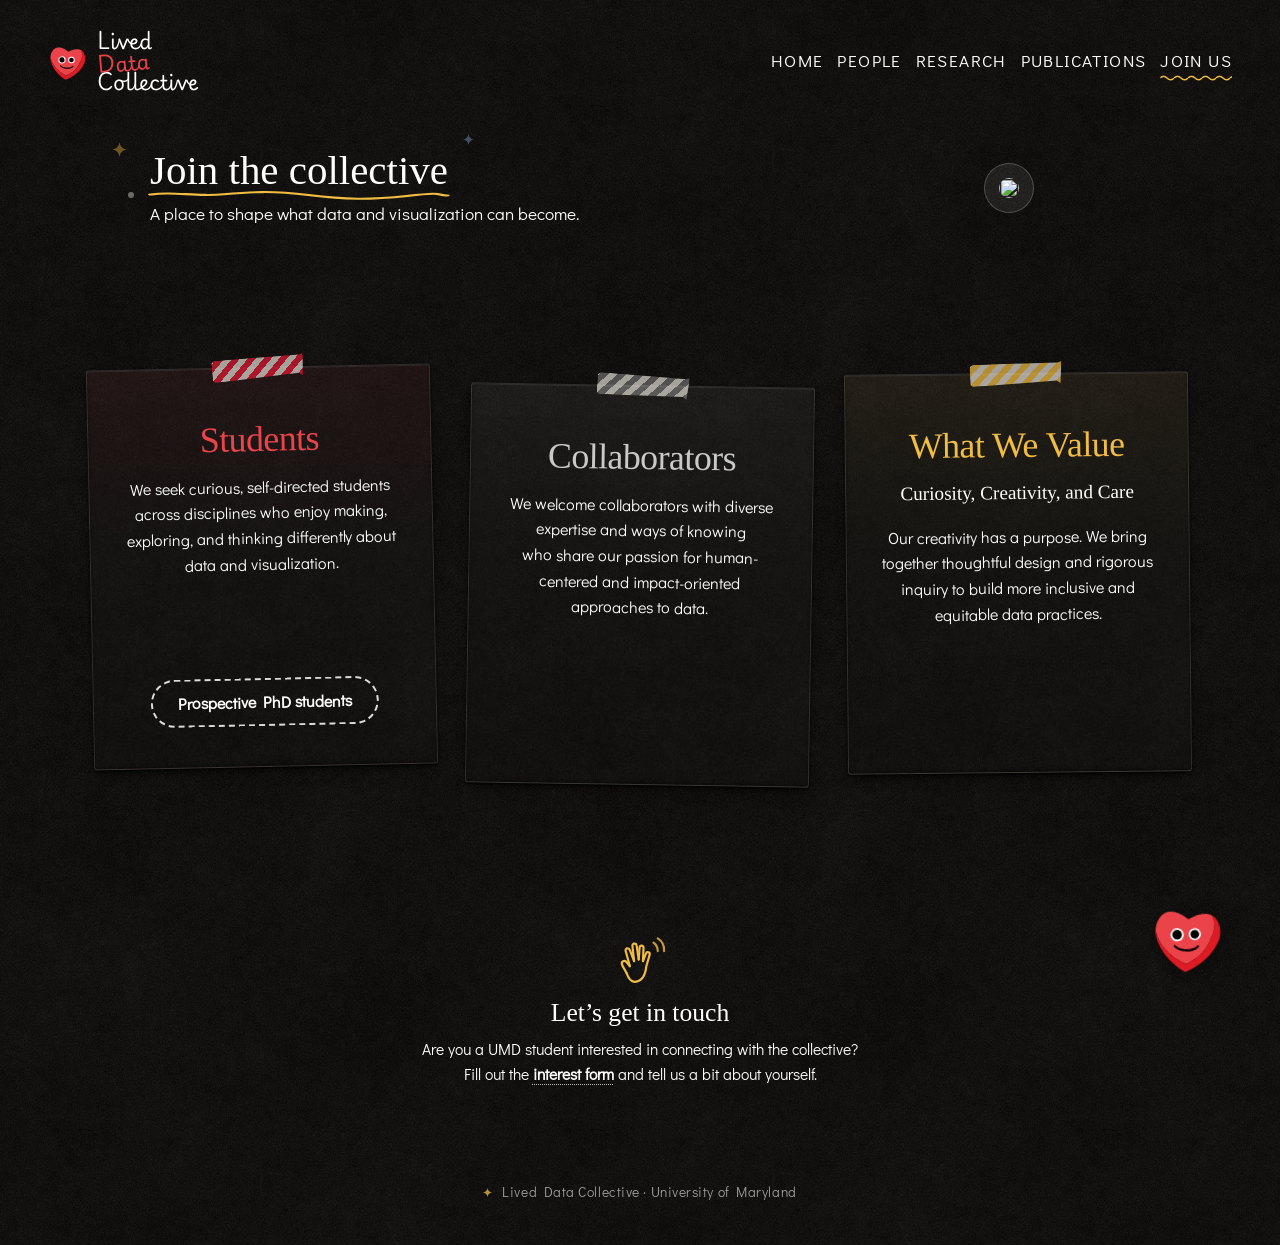
==== commit 71bed4c5: "Update join us page design" ====
--- a/join-us.html
+++ b/join-us.html
@@ -52,15 +52,10 @@
 
         <section class="join-board" aria-label="Ways to join">
           <article class="join-note join-note--students">
-            <svg class="join-note-icon" viewBox="0 0 72 72" aria-hidden="true">
-              <path d="M44 8 L56 14 L36 52 L27 58 L24 47 Z" />
-              <path d="M24 47 L36 52" />
-              <path d="M27 58 C18 64 8 60 11 52 C14 44 26 48 22 56 C19 62 10 66 6 64" />
-            </svg>
             <h2>Students</h2>
             <p>
               We seek curious, self-directed students across disciplines
-              who enjoy making, exploring, and thinking differently about&nbsp;data.
+              who enjoy making, exploring, and thinking differently about data and&nbsp;visualization.
             </p>
             <button class="join-phd-trigger" type="button" aria-haspopup="dialog" aria-controls="prospective-phd-dialog" hidden>
               Prospective PhD students
@@ -68,31 +63,23 @@
           </article>
 
           <article class="join-note join-note--collaborators">
-            <svg class="join-note-icon" viewBox="0 0 84 72" aria-hidden="true">
-              <path d="M30 12 C35.5 12 39.5 16.5 39 22 C38.5 27.5 34.5 31 29.5 30.5 C24.5 30 21 26 21.5 21 C22 16 25 12 30 12 Z" />
-              <path d="M12 60 C12.5 46 20 38.5 30 38.5 C40 38.5 47.5 46 48 60" />
-              <path d="M55 12 C60.5 12 64.5 16.5 64 22 C63.5 27.5 59.5 31 54.5 30.5 C49.5 30 46 26 46.5 21 C47 16 50 12 55 12 Z" />
-              <path d="M44 44 C47 40.5 51 38.5 55 38.5 C65 38.5 72.5 46 73 60" />
-            </svg>
             <h2>Collaborators</h2>
             <p>
-              We invite collaborators from diverse backgrounds who
-              share our interest in human-centered approaches to&nbsp;data.
+              We welcome collaborators with diverse expertise and ways of knowing
+              who share our passion for human-centered and impact-oriented
+              approaches to&nbsp;data.
             </p>
           </article>
 
           <article class="join-note join-note--values" aria-labelledby="join-values-title">
             <div class="join-values-head">
-              <svg class="join-note-icon" viewBox="0 0 72 72" aria-hidden="true">
-                <path d="M35 60 C18 48 9 38 11 26 C13 15 27 12 35 25 C42 13 57 14 60 25 C62 37 51 48 35 60 Z" />
-                <path d="M58 6 L56 14 M66 12 L60 17 M68 22 L61 23" />
-              </svg>
               <h2 id="join-values-title">What We Value</h2>
             </div>
             <p class="join-values-line">Curiosity, Creativity, and Care</p>
             <p>
-              We embrace diverse perspectives, rigorous inquiry, and creative
-              experimentation in bridging data and lived&nbsp;experience.
+              Our creativity has a purpose. We bring together thoughtful design and
+              rigorous inquiry to build more inclusive and equitable
+              data&nbsp;practices.
             </p>
           </article>
         </section>
--- a/styles.css
+++ b/styles.css
@@ -13,7 +13,7 @@
   --ink: #ffffff;
   --muted: rgba(255, 255, 255, 0.76);
   --line: rgba(255, 255, 255, 0.1);
-  --accent: #e21833;
+  --accent: #eb434a; /* heart red; 4.9:1 on the dark paper, readable as small text */
   --shadow: 0 10px 24px rgba(0, 0, 0, 0.2);
   --radius: 22px;
 }
@@ -1325,7 +1325,15 @@
     linear-gradient(180deg, rgba(255, 255, 255, 0.04), rgba(255, 255, 255, 0.015)),
     var(--paper) url("assets/paper-dark.jpg") repeat;
   background-size: 160px 160px, auto, auto, 512px 512px;
-  box-shadow: 0 22px 34px -24px rgba(0, 0, 0, 0.9);
+  /* Resting on the page, not floating: a light top edge, a slightly darker lower
+     edge for the paper's thickness, a tight contact shadow right at the edges,
+     and a short, soft shadow close beneath. */
+  box-shadow:
+    inset 0 1px 0 rgba(255, 255, 255, 0.08),
+    inset 0 -2px 3px rgba(0, 0, 0, 0.35),
+    0 1px 1px rgba(0, 0, 0, 0.7),
+    0 2px 4px rgba(0, 0, 0, 0.45),
+    0 8px 14px -6px rgba(0, 0, 0, 0.6);
   color: #ffffff;
   text-align: center;
   rotate: var(--tilt, 0deg);
@@ -1334,14 +1342,26 @@
 
 /* The sticky band along the top edge: grain and paper fibres over the color,
    with a slightly torn lower edge. */
+/* A strip of striped washi tape holds each note to the page, like the taped
+   photos in News & updates; it takes the note's color and sits at its own angle. */
 .join-note::before {
   content: "";
   position: absolute;
-  inset: 0 0 auto;
-  height: 14px;
-  background: var(--tex-grain), var(--note-color);
-  background-size: 160px 160px, auto;
-}
+  top: -11px;
+  left: 50%;
+  z-index: 2;
+  width: 92px;
+  height: 22px;
+  translate: -50% 0;
+  rotate: var(--tape-angle, -4deg);
+  background: repeating-linear-gradient(-45deg, var(--note-color) 0 6px, rgba(244, 239, 230, 0.72) 6px 12px);
+  opacity: 0.9;
+  clip-path: polygon(0 10%, 4% 0, 96% 6%, 100% 0, 98% 100%, 94% 88%, 3% 100%, 0 90%);
+  pointer-events: none;
+}
+
+.join-note--collaborators { --tape-angle: 3deg; }
+.join-note--values { --tape-angle: -2deg; }
 
 .join-note--students {
   --note-color: rgba(226, 24, 51, 0.8);
@@ -1390,6 +1410,7 @@
 
 .join-note h2 {
   margin: 0 0 18px;
+  color: var(--note-ink);
   font-family: "IM Fell English", Georgia, serif;
   font-size: clamp(2rem, 2.8vw, 2.55rem);
   font-weight: 400;
@@ -1438,6 +1459,25 @@
   border-color: #ffffff;
   background: #ffffff;
   color: #131110;
+}
+
+/* The note buttons (PhD, Get in touch): a dashed white outline at rest; it turns into a solid red
+   outline in the note's color (never filled) only when the button itself is
+   hovered or focused.
+   html:not(#ds) and :not(#ds-note) match the specificity of the button rules
+   in alive.css. The 2px line is offset by 1px less padding so the size holds. */
+html:not(#ds) .join-note .join-phd-trigger:not(#ds-note),
+html:not(#ds) .join-note .join-note-link:not(#ds-note) {
+  border: 2px dashed rgba(255, 255, 255, 0.85);
+  padding: 0 25px;
+}
+
+html:not(#ds) .join-note .join-phd-trigger:not(#ds-note):is(:hover, :focus-visible),
+html:not(#ds) .join-note .join-note-link:not(#ds-note):is(:hover, :focus-visible) {
+  border-style: solid;
+  border-color: var(--note-ink);
+  background: transparent;
+  color: var(--note-ink);
 }
 
 .join-note :focus-visible {
@@ -2430,6 +2470,13 @@
   line-height: 1.5;
 }
 
+/* Second line of the research intro starts on its own row (desktop). */
+@media (min-width: 761px) {
+  .research-intro-line {
+    display: block;
+  }
+}
+
 .research-intro-nowrap {
   white-space: nowrap;
 }
@@ -3059,7 +3106,12 @@
   background: #101010;
   isolation: isolate;
   overflow: visible;
-  box-shadow: 0 14px 26px rgba(0, 0, 0, 0.28);
+  /* Resting on the page like the Join Us notes: a tight contact shadow at the edge
+     and a short, soft shadow close beneath. */
+  box-shadow:
+    0 1px 1px rgba(0, 0, 0, 0.6),
+    0 3px 6px rgba(0, 0, 0, 0.45),
+    0 12px 18px -8px rgba(0, 0, 0, 0.6);
   transition:
     transform 360ms cubic-bezier(0.22, 1, 0.36, 1),
     border-color 360ms ease;
--- a/alive.css
+++ b/alive.css
@@ -1679,7 +1679,7 @@
 
 :root {
   --gold: #f1bc42;              /* main actions, focus ring, pen strokes */
-  --red: #e21833;               /* text-link hover, kickers */
+  --red: #eb434a;               /* text-link hover, kickers */
   --ink-dark: #131110;          /* text on filled buttons */
   --line: rgba(150, 150, 150, 0.34);      /* card edges */
   --line-hover: rgba(255, 255, 255, 0.5); /* card edges on hover */
@@ -1737,28 +1737,21 @@
   --note-ink: #eb434a;
   border: 1px solid rgba(255, 255, 255, 0.14);
   border-radius: 3px;
+  /* A sheet of the same dark paper as the Join Us notes, with a faint red wash
+     fading down from the top, like the Students note it opens from. */
   background:
     var(--tex-grain),
-    linear-gradient(180deg, rgba(226, 24, 51, 0.1) 0, transparent 34%),
+    linear-gradient(180deg, rgba(226, 24, 51, 0.08) 0, transparent 50%),
     linear-gradient(180deg, rgba(255, 255, 255, 0.04), rgba(255, 255, 255, 0.015)),
     var(--paper) url("assets/paper-dark.jpg") repeat;
   background-size: 160px 160px, auto, auto, 512px 512px;
-  rotate: -0.6deg;
-}
-
-html:not(#ds) .join-phd-dialog::before {
-  content: "";
-  position: absolute;
-  inset: 0 0 auto;
-  height: 20px;
-  background: var(--tex-grain), var(--tex-fibers), var(--note-color);
-  background-size: 160px 160px, 240px 60px, auto;
-  clip-path: var(--tex-tear);
-  pointer-events: none;
+  border-color: rgba(255, 255, 255, 0.12);
+  box-shadow: 0 30px 60px -30px rgba(0, 0, 0, 0.9);
+  rotate: -0.4deg;
 }
 
 html:not(#ds) .join-phd-dialog .join-phd-content {
-  padding-top: clamp(40px, 5vw, 48px);
+  padding-top: clamp(30px, 4vw, 38px);
 }
 
 @media (max-width: 600px) {
@@ -1771,9 +1764,52 @@
   background: var(--note-ink);
 }
 
+/* "Interested? Reach out, or apply by December 1." : when the popup opens the red
+   wavy line draws itself in under the words, then the wave keeps flowing slowly. */
 html:not(#ds) .join-phd-dialog .wave-underline {
-  background-image: url("data:image/svg+xml,%3Csvg xmlns='http://www.w3.org/2000/svg' width='64' height='9' viewBox='0 0 64 9'%3E%3Cpath d='M0 4.6 C 7 1.6, 13 7.8, 23 4.4 S 39 1.6, 47 4.8 S 58 6.9, 64 4.6' fill='none' stroke='%23eb434a' stroke-width='1.7' stroke-linecap='round'/%3E%3C/svg%3E");
-}
+  position: relative;
+  display: inline-block;
+  padding-bottom: 9px;
+  background: none;
+  animation: none;
+}
+
+html:not(#ds) .join-phd-dialog .wave-underline::after {
+  content: "";
+  position: absolute;
+  left: 0;
+  bottom: 0;
+  width: 0;
+  height: 9px;
+  background: url("data:image/svg+xml,%3Csvg xmlns='http://www.w3.org/2000/svg' width='64' height='9' viewBox='0 0 64 9'%3E%3Cpath d='M0 4.6 C 7 1.6, 13 7.8, 23 4.4 S 39 1.6, 47 4.8 S 58 6.9, 64 4.6' fill='none' stroke='%23eb434a' stroke-width='1.7' stroke-linecap='round'/%3E%3C/svg%3E") repeat-x 0 0 / 64px 9px;
+  pointer-events: none;
+}
+
+html:not(#ds) .join-phd-dialog[open] .wave-underline::after {
+  animation:
+    phd-underline-draw 1100ms 350ms cubic-bezier(0.55, 0.05, 0.25, 1) forwards,
+    phd-underline-flow 3.2s 1450ms linear infinite;
+}
+
+@keyframes phd-underline-draw {
+  to { width: 100%; }
+}
+
+@keyframes phd-underline-flow {
+  from { width: 100%; background-position: 0 0; }
+  to { width: 100%; background-position: 64px 0; }
+}
+
+@media (prefers-reduced-motion: reduce) {
+  html:not(#ds) .join-phd-dialog .wave-underline::after {
+    width: 100%;
+  }
+
+  html:not(#ds) .join-phd-dialog[open] .wave-underline::after {
+    animation: none;
+  }
+}
+
 
 html:not(#ds) .join-phd-dialog .join-phd-program:not(#ds-note):is(:hover, :focus-visible) {
   border-color: var(--note-ink);
@@ -1825,6 +1861,10 @@
 html:not(#ds) .news-media img:is([src*="cognitive-accessibility"], [src*="charting-the-immersive"]) {
   object-fit: contain;
   background: #000000;
+}
+
+html:not(#ds) .news-media img[src*="vis-2026-poster-team"] {
+  object-position: 50% 30%;
 }
 
 html:not(#ds) .news-media img[src*="isabella-surc"] {
@@ -1909,10 +1949,17 @@
   --photo-tilt: -0.8deg;
 }
 
-/* Tape colors: red, yellow and blue, set in a fixed order by alive.js. */
+/* Maggie's photo is taped at the top-right corner. */
+html:not(#ds) .news-media:has(img[src*="maggie-xu"])::before {
+  left: auto;
+  right: -12px;
+  --tape-tilt: 38deg;
+}
+
+/* Tape colors: red, yellow and grey, set in a fixed order by alive.js. */
 html:not(#ds) .news-media[data-tape="red"] { --tape: repeating-linear-gradient(-45deg, rgba(226, 24, 51, 0.8) 0 4px, rgba(244, 239, 230, 0.75) 4px 8px); }
 html:not(#ds) .news-media[data-tape="yellow"] { --tape: repeating-linear-gradient(-45deg, rgba(241, 188, 66, 0.8) 0 4px, rgba(244, 239, 230, 0.7) 4px 8px); }
-html:not(#ds) .news-media[data-tape="blue"] { --tape: repeating-linear-gradient(-45deg, rgba(143, 176, 224, 0.85) 0 4px, rgba(244, 239, 230, 0.75) 4px 8px); }
+html:not(#ds) .news-media[data-tape="grey"] { --tape: repeating-linear-gradient(-45deg, rgba(201, 201, 201, 0.85) 0 4px, rgba(244, 239, 230, 0.75) 4px 8px); }
 
 html:not(#ds) .news-media.news-media-bulb {
   background: #f4f1ea;
@@ -1933,6 +1980,42 @@
   html:not(#ds) .news-item {
     grid-template-columns: 1fr;
   }
+}
+
+/* ---------- One paper for every card ----------
+   The research theme cards and the featured publication use the same dark paper
+   as the Join Us notes and the PhD popup. */
+html:not(#ds) .research-theme-card,
+html:not(#ds) .publication-card-featured {
+  background:
+    linear-gradient(180deg, rgba(255, 255, 255, 0.04), rgba(255, 255, 255, 0.015)),
+    var(--paper) url("assets/paper-dark.jpg") repeat;
+  background-size: auto, 512px 512px;
+}
+
+/* The home page's Join Us button turns red on hover, like the heart. */
+html:not(#ds) .button[href="join-us.html"]:not(#ds-note):is(:hover, :focus-visible) {
+  border-color: #eb434a;
+  color: #eb434a;
+}
+
+/* "Watch our recap": a small film icon before the link text. */
+.news-recap-link {
+  display: inline-flex;
+  align-items: center;
+  gap: 6px;
+  margin-left: 4px;
+  white-space: nowrap;
+}
+
+.news-recap-link svg {
+  width: 17px;
+  height: 14px;
+  flex: none;
+  fill: none;
+  stroke: currentColor;
+  stroke-width: 1.5;
+  stroke-linejoin: round;
 }
 
 /* ---------- Icon buttons: small outlined circles ---------- */
@@ -2045,6 +2128,11 @@
   html:not(#ds) body:not(.phd-dialog-open) .join-note:is(:hover, :has(:focus-visible)) {
     border-color: var(--note-ink);
   }
+
+  /* Research theme cards take the color of their circle on the edge (red, gold, grey). */
+  html:not(#ds) body .research-theme-card:nth-child(1):is(:hover, :has(:focus-visible)) { border-color: #eb434a; }
+  html:not(#ds) body .research-theme-card:nth-child(2):is(:hover, :has(:focus-visible)) { border-color: #f1bc42; }
+  html:not(#ds) body .research-theme-card:nth-child(3):is(:hover, :has(:focus-visible)) { border-color: #c9c9c9; }
 }
 
 /* ---------- Focus: one gold ring everywhere ---------- */
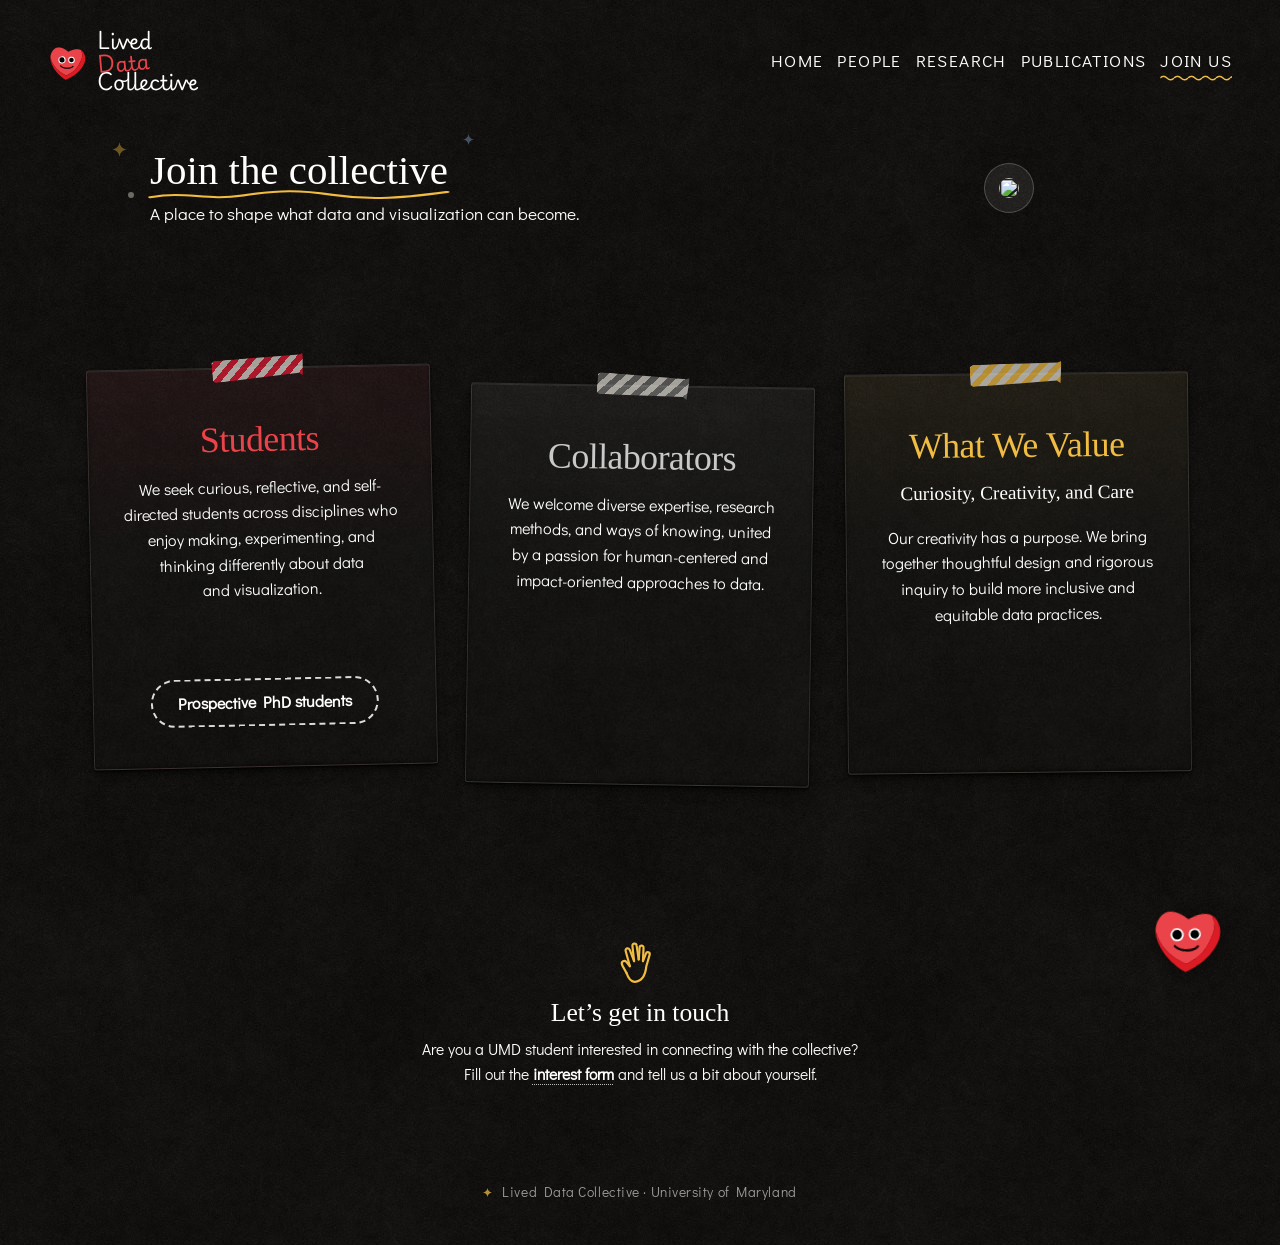
==== commit 39b0c319: "Update join us" ====
--- a/join-us.html
+++ b/join-us.html
@@ -54,8 +54,8 @@
           <article class="join-note join-note--students">
             <h2>Students</h2>
             <p>
-              We seek curious, self-directed students across disciplines
-              who enjoy making, exploring, and thinking differently about data and&nbsp;visualization.
+              We seek curious, reflective, and self-directed students across disciplines
+              who enjoy making, experimenting, and thinking differently about data and&nbsp;visualization.
             </p>
             <button class="join-phd-trigger" type="button" aria-haspopup="dialog" aria-controls="prospective-phd-dialog" hidden>
               Prospective PhD students
@@ -65,8 +65,8 @@
           <article class="join-note join-note--collaborators">
             <h2>Collaborators</h2>
             <p>
-              We welcome collaborators with diverse expertise and ways of knowing
-              who share our passion for human-centered and impact-oriented
+              We welcome diverse expertise, research methods, and ways of knowing,
+              united by a passion for human-centered and impact-oriented
               approaches to&nbsp;data.
             </p>
           </article>
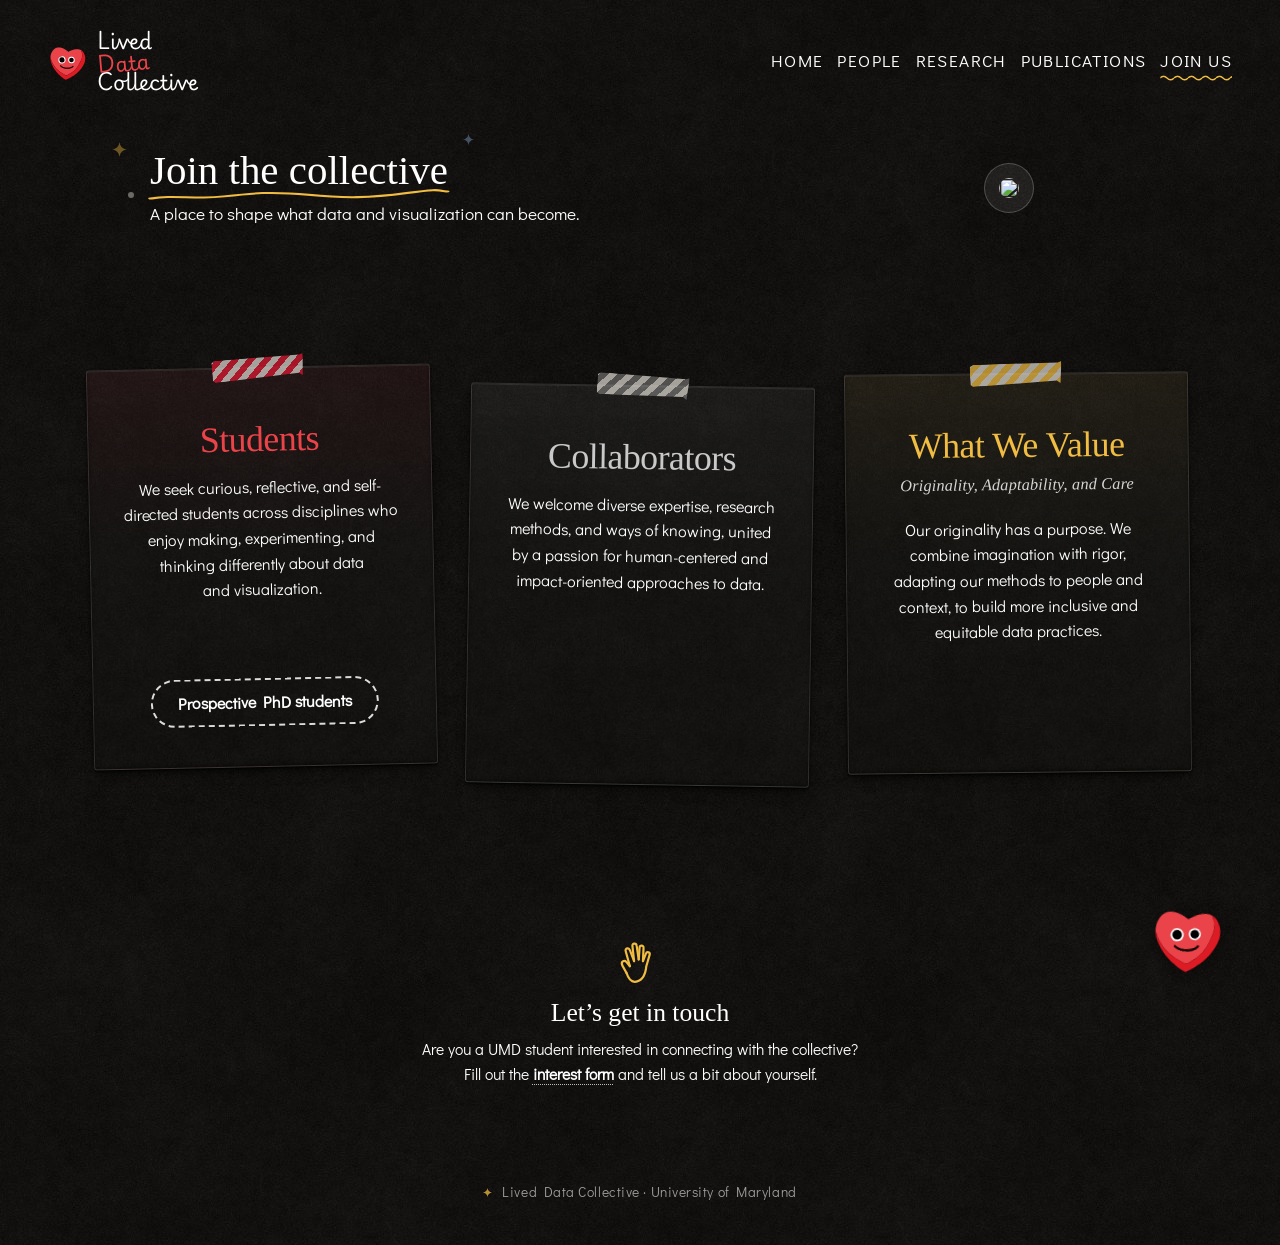
==== commit a90b48ae: "Update value card" ====
--- a/join-us.html
+++ b/join-us.html
@@ -75,11 +75,11 @@
             <div class="join-values-head">
               <h2 id="join-values-title">What We Value</h2>
             </div>
-            <p class="join-values-line">Curiosity, Creativity, and Care</p>
+            <p class="join-values-line">Originality, Adaptability, and Care</p>
             <p>
-              Our creativity has a purpose. We bring together thoughtful design and
-              rigorous inquiry to build more inclusive and equitable
-              data&nbsp;practices.
+              Our originality has a purpose. We combine imagination with rigor,
+              adapting our methods to people and context, to build more inclusive
+              and equitable data&nbsp;practices.
             </p>
           </article>
         </section>
--- a/alive.css
+++ b/alive.css
@@ -2160,3 +2160,117 @@
     translate: none;
   }
 }
+
+/* ---------- Landing keywords: a sparkle line under the title ----------
+   Four research areas in italic IM Fell, separated by the hero's four-point sparkles.
+   The text column is only as wide as the keyword line (or the title, if wider): the
+   paragraph adds no width of its own and is justified to that same measure, so the
+   keyword line, paragraph and title share one left edge and one right edge.
+   On narrow screens the keyword line wraps, and the sparkle that would start a wrapped
+   line is clipped away.
+   To revert: delete this block and the <ul class="hero-keywords"> in index.html. */
+.hero-copy-reference {
+  width: fit-content;
+  max-width: 100%;
+}
+
+.hero-copy-reference h1 {
+  margin-bottom: 16px;
+}
+
+.hero-keywords {
+  --spark-gap: 30px;
+  list-style: none;
+  box-sizing: border-box;
+  width: calc(100% + var(--spark-gap));
+  margin: 0 0 24px calc(-1 * var(--spark-gap));
+  padding: 0;
+  display: flex;
+  flex-wrap: wrap;
+  align-items: center;
+  row-gap: 4px;
+  clip-path: inset(-10px 0 -10px var(--spark-gap));
+  font-family: "IM Fell English", Georgia, serif;
+  font-style: italic;
+  font-size: clamp(1rem, 1.2vw, 1.12rem);
+  letter-spacing: 0.01em;
+  color: rgba(255, 255, 255, 0.9);
+}
+
+.hero-keywords li {
+  display: flex;
+  align-items: center;
+  gap: 10px;
+  white-space: nowrap;
+}
+
+.hero-keywords li + li {
+  padding-left: 10px;
+}
+
+.hero-keywords li::before {
+  content: "";
+  flex: none;
+  width: 10px;
+  height: 10px;
+  background: var(--spark, var(--sun));
+  -webkit-mask: url("data:image/svg+xml,%3Csvg xmlns='http://www.w3.org/2000/svg' viewBox='0 0 10 10'%3E%3Cpath d='M5 0C5.5 3.5 6.5 4.5 10 5C6.5 5.5 5.5 6.5 5 10C4.5 6.5 3.5 5.5 0 5C3.5 4.5 4.5 3.5 5 0Z'/%3E%3C/svg%3E") center / contain no-repeat;
+  mask: url("data:image/svg+xml,%3Csvg xmlns='http://www.w3.org/2000/svg' viewBox='0 0 10 10'%3E%3Cpath d='M5 0C5.5 3.5 6.5 4.5 10 5C6.5 5.5 5.5 6.5 5 10C4.5 6.5 3.5 5.5 0 5C3.5 4.5 4.5 3.5 5 0Z'/%3E%3C/svg%3E") center / contain no-repeat;
+}
+
+/* The first keyword's sparkle sits in the clipped margin, out of view. */
+.hero-keywords li:first-child {
+  padding-left: 10px;
+}
+
+.hero-keywords li:nth-child(3) {
+  --spark: var(--sky);
+}
+
+/* Wide enough for one line: any spare width is shared evenly around the sparkles. */
+@media (min-width: 700px) {
+  .hero-keywords {
+    flex-wrap: nowrap;
+  }
+
+  .hero-keywords li + li {
+    flex: 1 1 auto;
+  }
+
+  .hero-keywords li + li::before {
+    margin-inline: auto;
+  }
+}
+
+/* Intro paragraph: takes the column's width without widening it, justified, with
+   hyphenation only for long words so word gaps stay even. */
+.hero-copy-reference .hero-text-wide {
+  contain: inline-size;
+  max-width: none;
+  width: 100%;
+  text-align: justify;
+  text-justify: inter-word;
+  -webkit-hyphens: auto;
+  hyphens: auto;
+  hyphenate-limit-chars: 9 4 4;
+  -webkit-hyphenate-limit-before: 4;
+  -webkit-hyphenate-limit-after: 4;
+  text-wrap: pretty;
+}
+
+/* ---------- Join Us values card: lighter subtitle ----------
+   The three values sit on one quiet italic line under the heading, like the landing keywords,
+   so the card no longer stacks a second bold two-line heading above its paragraph.
+   To revert: delete this block. */
+.join-values-head {
+  margin-bottom: 12px;
+}
+
+.join-note .join-values-line {
+  margin: 0 0 20px;
+  font-style: italic;
+  font-size: clamp(1.02rem, 1.2vw, 1.12rem);
+  letter-spacing: 0.01em;
+  color: rgba(255, 255, 255, 0.82);
+  white-space: nowrap;
+}
